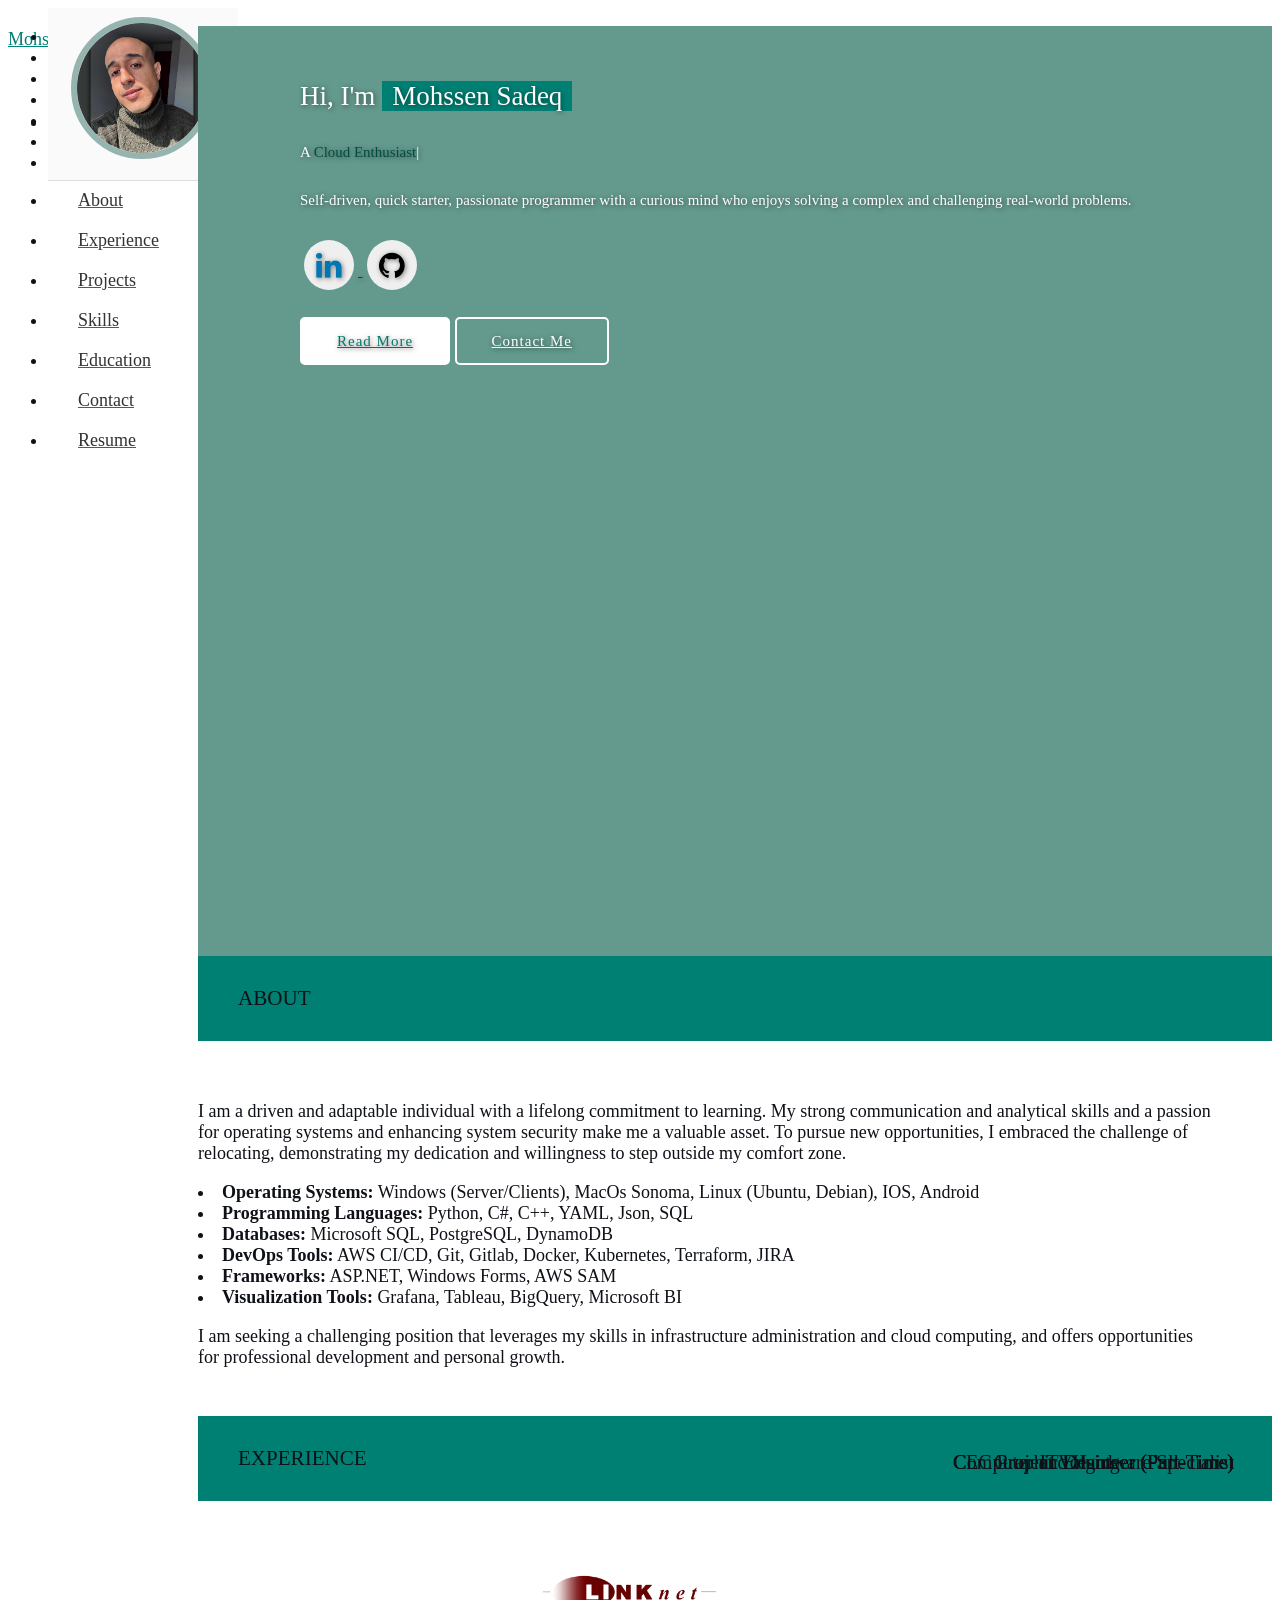
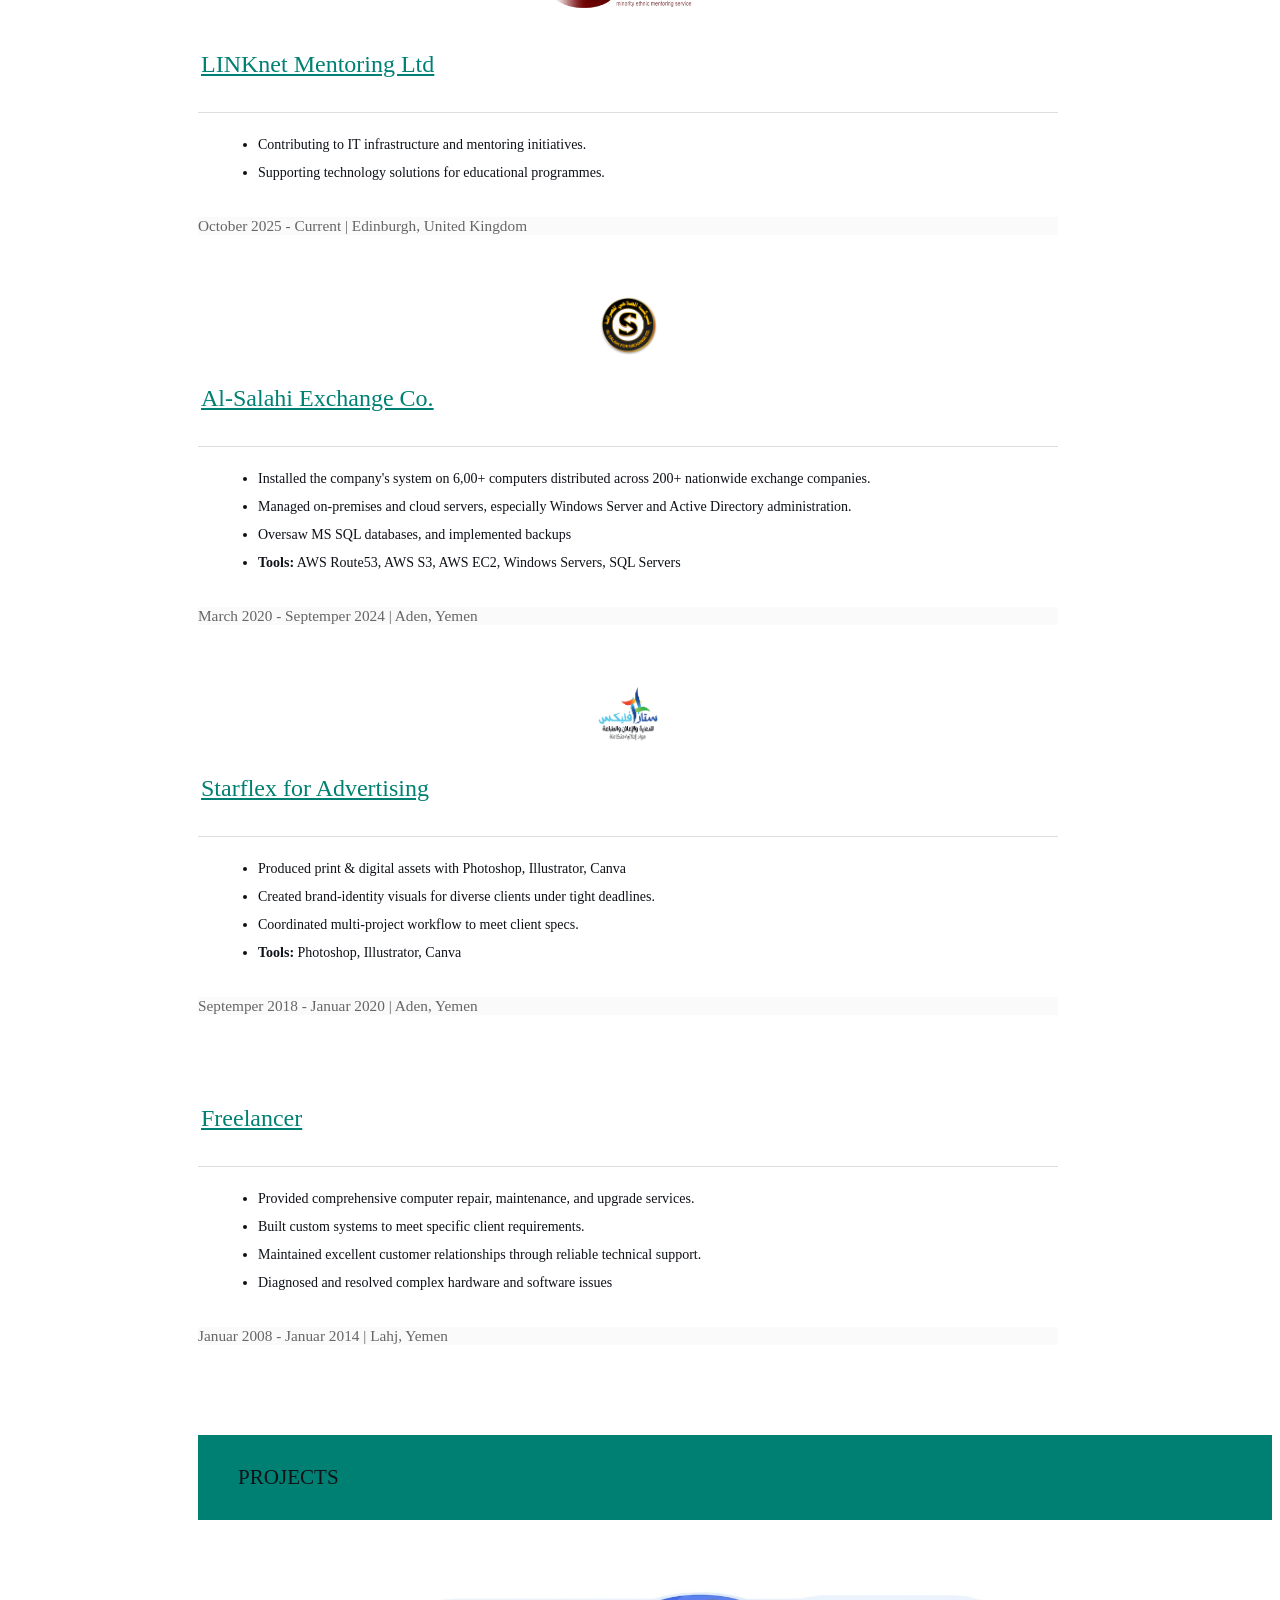
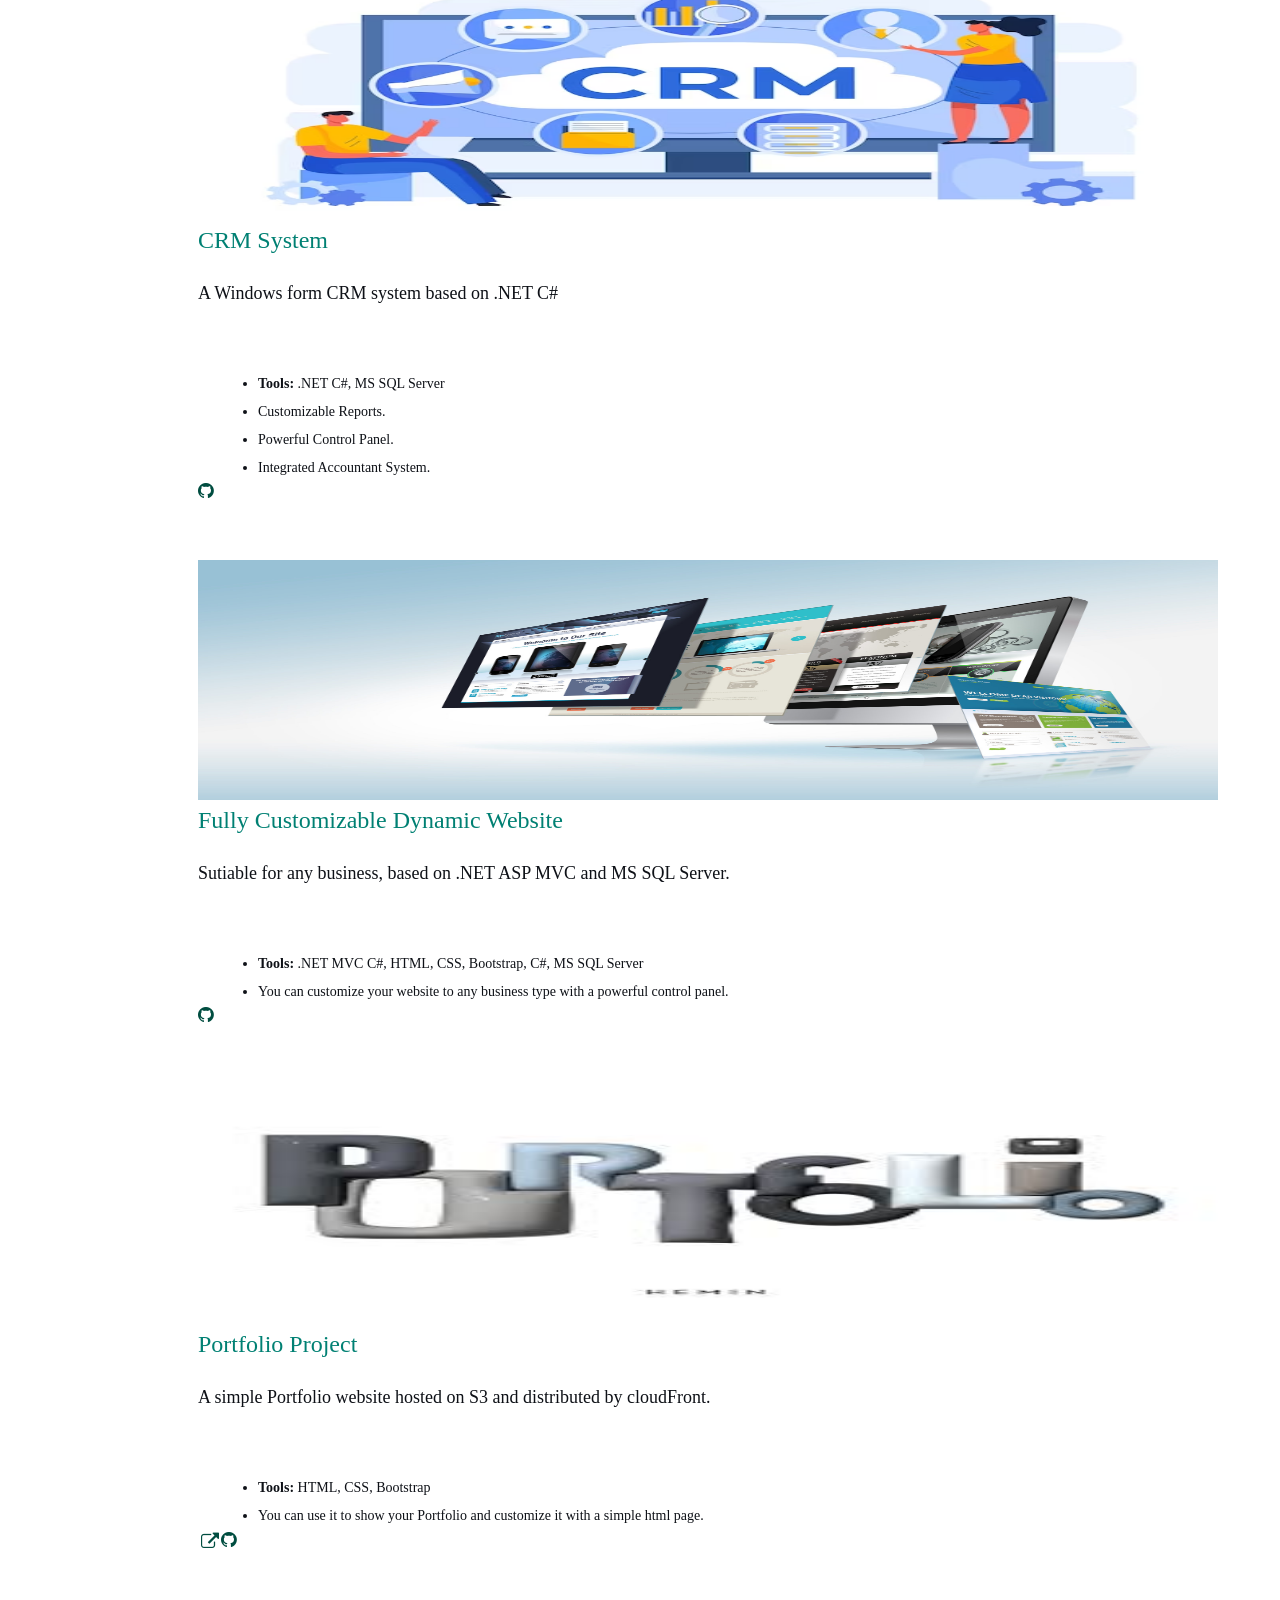
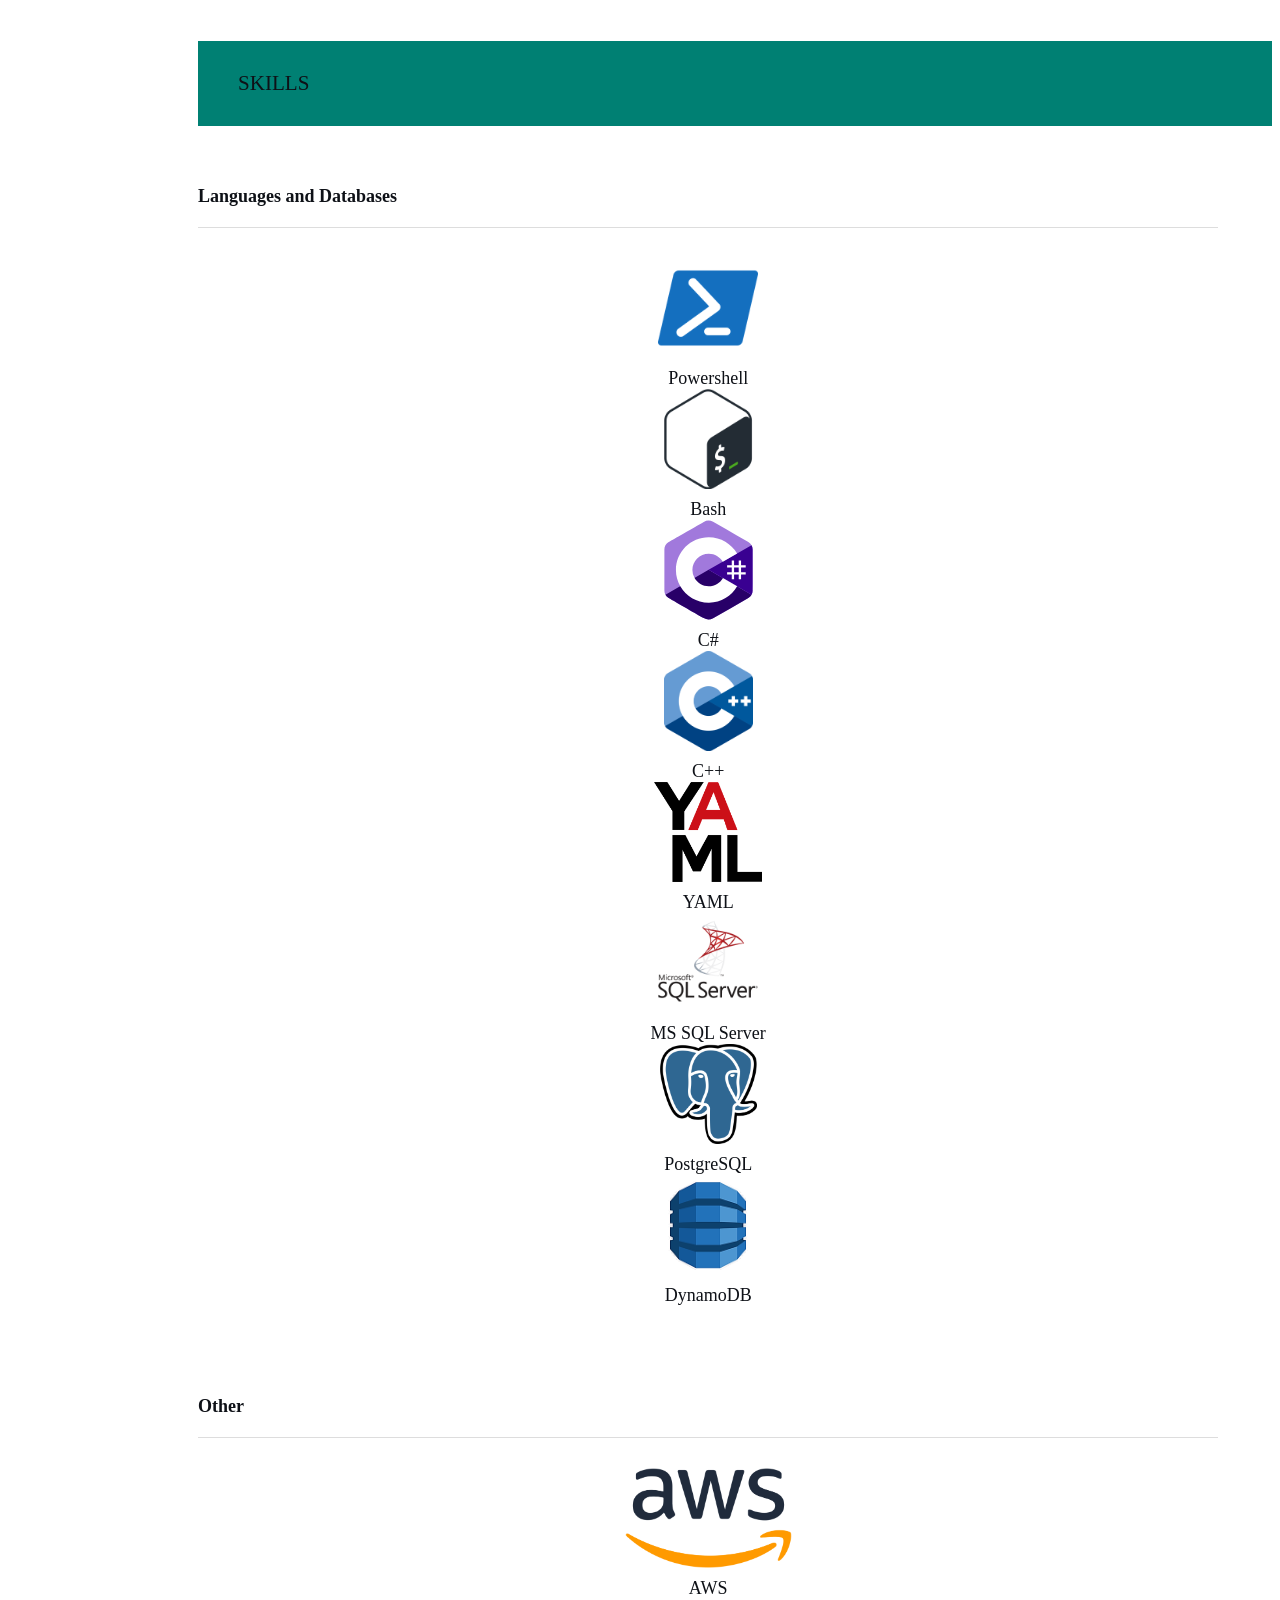
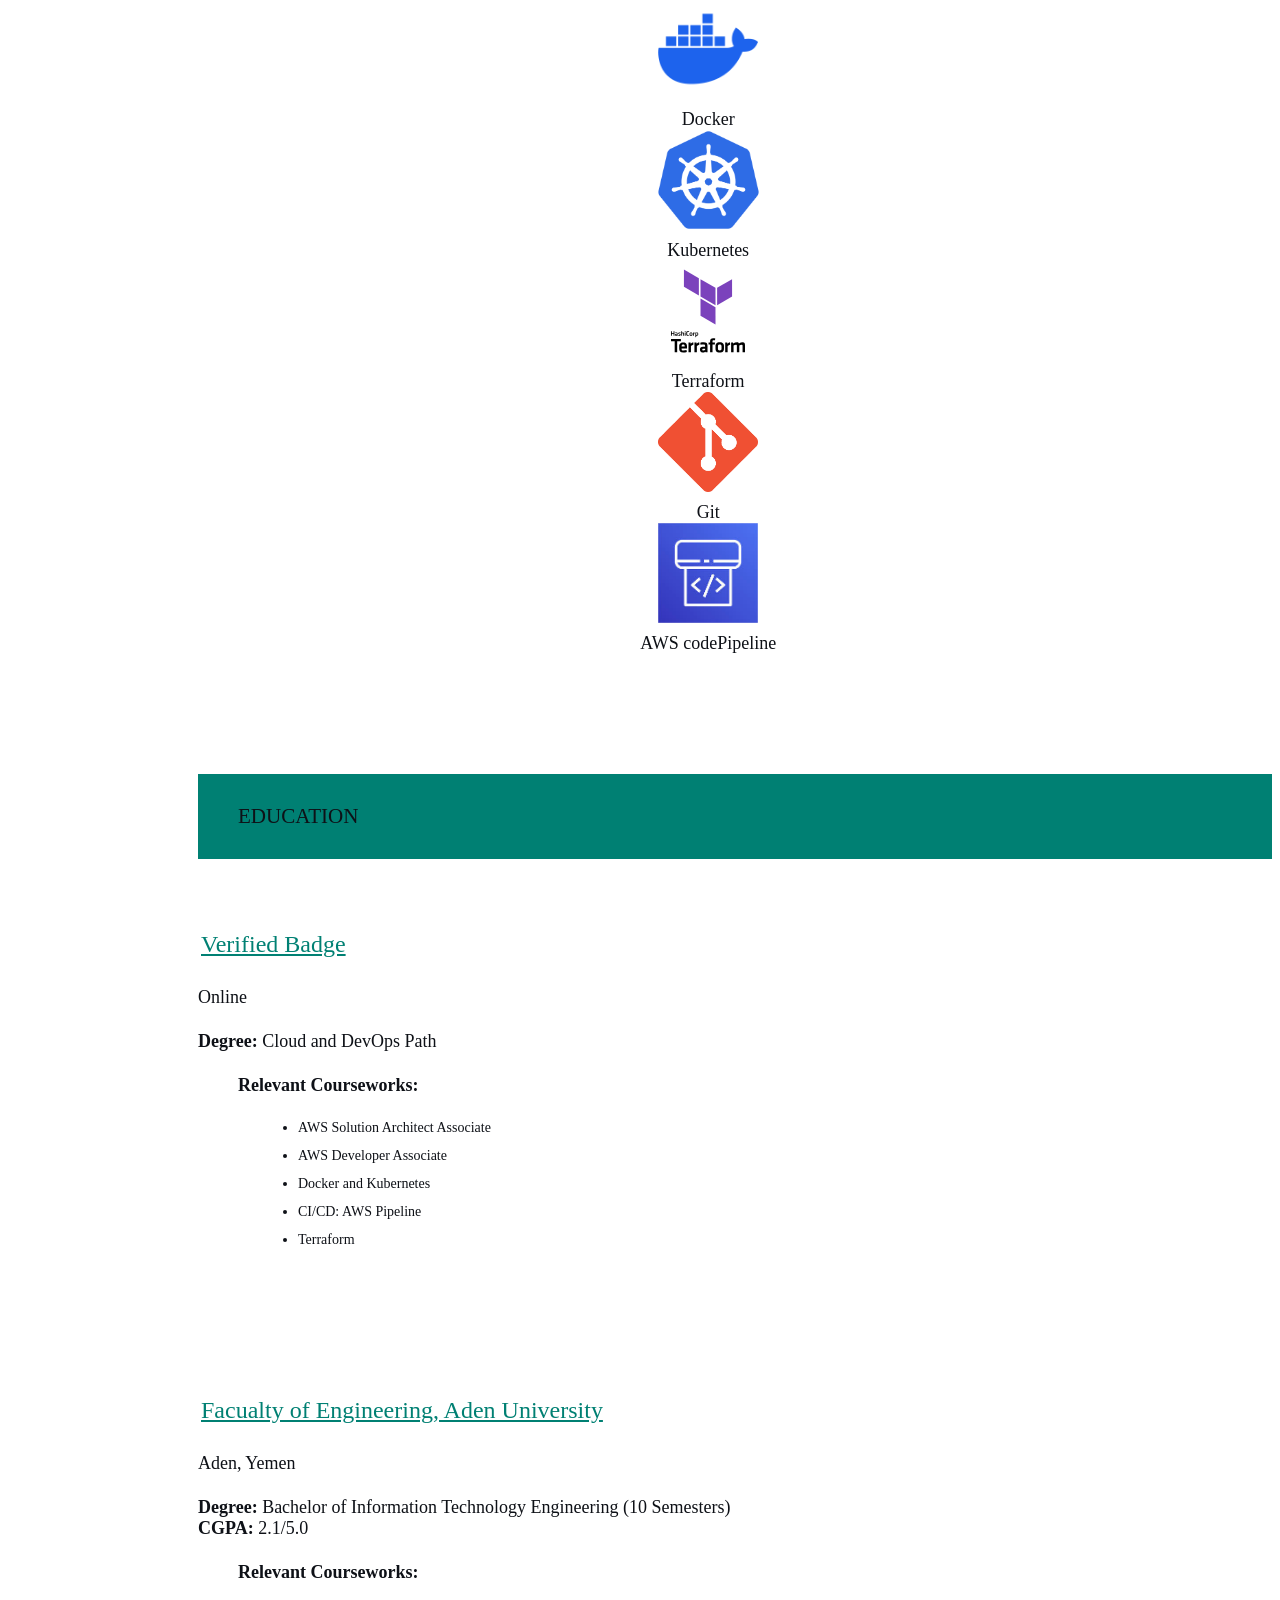
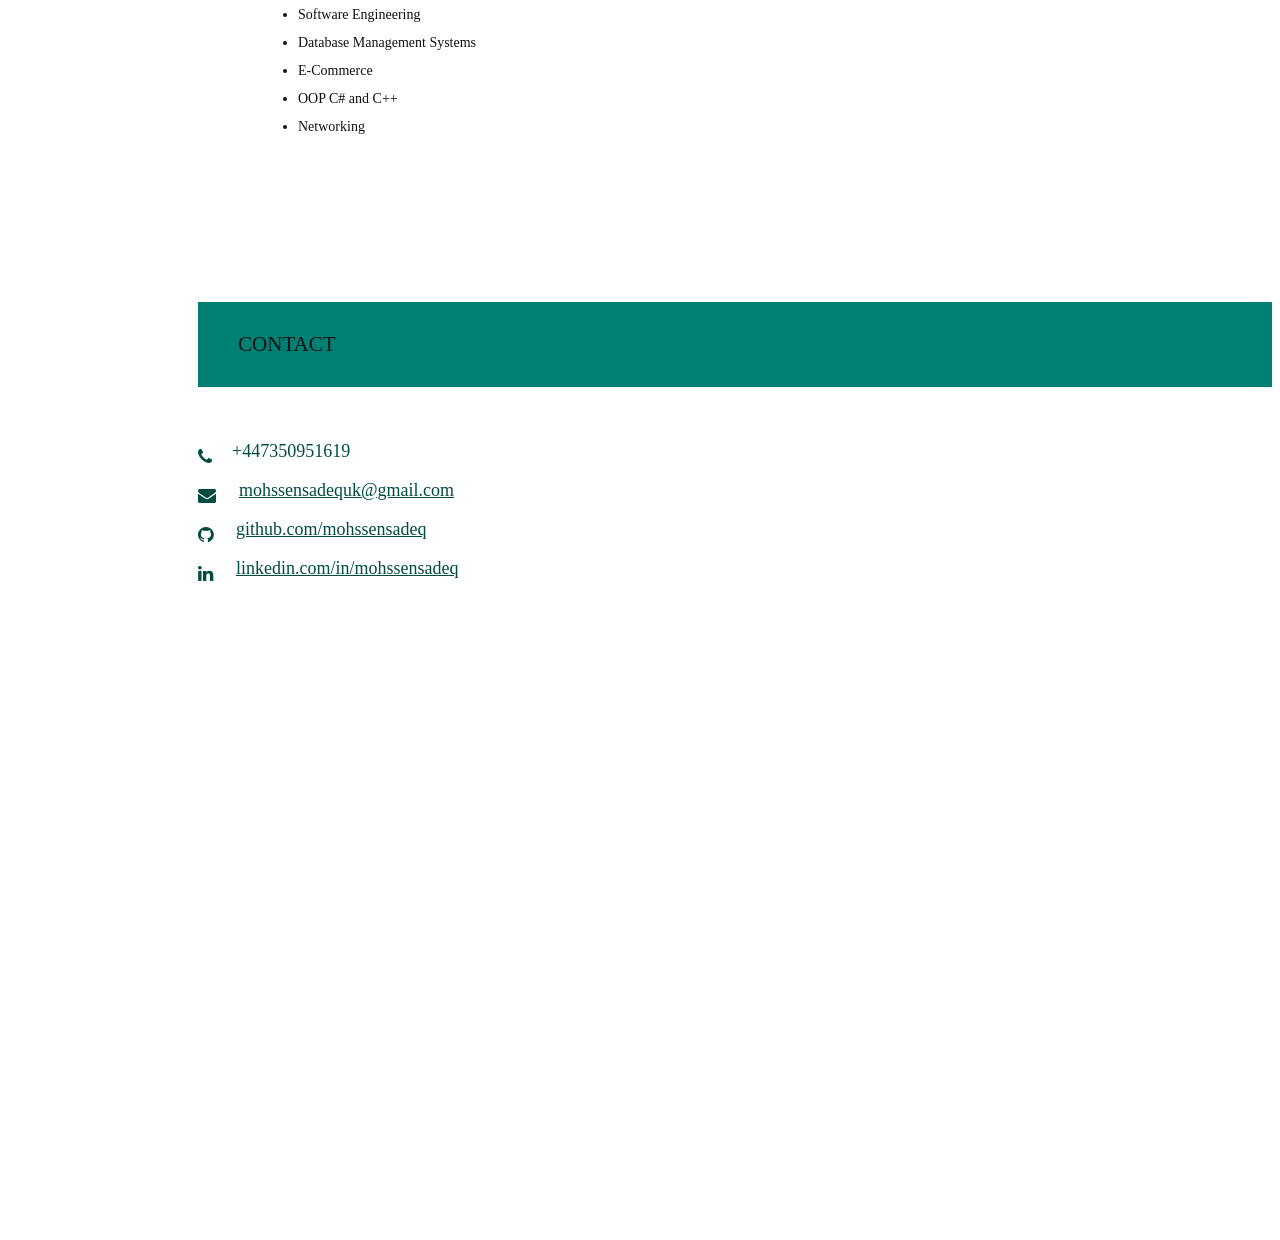
==== index.html @ 0c1844d2 "lasty" ====
<!-- <!DOCTYPE html> -->
<html lang="en">

<head>

<!-- Google tag (gtag.js) -->
<script async src="https://www.googletagmanager.com/gtag/js?id=G-KB3WX4JSKZ"></script>
<script>
  window.dataLayer = window.dataLayer || [];
  function gtag(){dataLayer.push(arguments);}
  gtag('js', new Date());

  gtag('config', 'G-KB3WX4JSKZ');
</script>

  <meta charset="utf-8" />
  <meta name="viewport" content="width=device-width initial-scale=1" />
  <meta http-equiv="X-UA-Compatible" content="IE=edge" />

  <!-- Materialize - Compiled and minified CSS-->
  <link rel="stylesheet" href="https://cdnjs.cloudflare.com/ajax/libs/materialize/0.95.3/css/materialize.min.css" />
<link rel="stylesheet" href="https://maxcdn.bootstrapcdn.com/font-awesome/4.3.0/css/font-awesome.min.css" />
  <!-- Custom Styles-->
  <link rel="stylesheet" href="./assets/css/style.css" />
  <title>Mohssen Sadeq | Systems Administrator</title>
  <link rel="icon" type="image/x-icon" href="assets/img/favicon.ico">



  <!-- Open Graph-->
  <meta property="og:locale" content="en_US" />
  <meta property="og:type" content="website" />
  <meta property="og:title" content="Mohssen Sadeq | Systems Administrator" />
  <meta property="og:description" content="Systems Administrator" />
  <meta property="og:url" content="https://msadeq.de/" />
  <meta property="og:site_name" content="Mohssen Sadeq | Systems Administrator" />
  <meta property="article:publisher" content="https://msadeq.de/" />
  <meta property="og:image" content="https://msadeq.de/examples/preview.png" />
  <!-- Twitter  -->
  <meta name="twitter:card" content="summary" />
  <meta name="twitter:site" content="@Like_A_Bird" />
  <meta name="twitter:title" content="Coder | Technofreak | Explorer | Minimalist | Humane" />
  <meta name="twitter:description" content="Systems Administrator" />
  <meta name="twitter:url" content="https://twitter.com/Like_A_Bird" />
  <meta name="author" content="Mohssen Sadeq " />
  <meta name="description" content="Systems Administrator with a passion for backend development and artificial intelligence." />
  <link rel="apple-touch-icon" sizes="57x57" href="./assets/img/favicon/apple-icon-57x57.png" />
  <link rel="apple-touch-icon" sizes="60x60" href="./assets/img/favicon/apple-icon-60x60.png" />
  <link rel="apple-touch-icon" sizes="72x72" href="./assets/img/favicon/apple-icon-72x72.png" />
  <link rel="apple-touch-icon" sizes="76x76" href="./assets/img/favicon/apple-icon-76x76.png" />
  <link rel="apple-touch-icon" sizes="114x114" href="./assets/img/favicon/apple-icon-114x114.png" />
  <link rel="apple-touch-icon" sizes="120x120" href="./assets/img/favicon/apple-icon-120x120.png" />
  <link rel="apple-touch-icon" sizes="144x144" href="./assets/img/favicon/apple-icon-144x144.png" />
  <link rel="apple-touch-icon" sizes="152x152" href="./assets/img/favicon/apple-icon-152x152.png" />
  <link rel="apple-touch-icon" sizes="180x180" href="./assets/img/favicon/apple-icon-180x180.png" />
  <link rel="icon" type="image/png" sizes="192x192" href="./assets/img/favicon/android-icon-192x192.png" />
  <link rel="icon" type="image/png" sizes="32x32" href="./assets/img/favicon/favicon-32x32.png" />
  <link rel="icon" type="image/png" sizes="96x96" href="./assets/img/favicon/favicon-96x96.png" />
  <link rel="icon" type="image/png" sizes="16x16" href="./assets/img/favicon/favicon-16x16.png" />
  <link rel="manifest" href="./assets/img/favicon/manifest.json" />
  <meta name="msapplication-TileColor" content="#ffffff" />
  <meta name="msapplication-TileImage" content="./assets/img/favicon/ms-icon-144x144.png" />
  <meta name="theme-color" content="#ffffff" />
  <meta name="robots" content="index, follow" />
  
</head>

<body>
  <!-- Google Tag Manager (noscript) -->
  <noscript><iframe src="https://www.googletagmanager.com/gtag/js?id=G-KB3WX4JSKZ"
  height="0" width="0" style="display:none;visibility:hidden"></iframe>
  </noscript>
  
  <!-- Navigation Menu-->
  <!-- Nav class 1 -->
  <nav class="hide-on-small-only">
    <ul class="side-nav fixed section table-of-contents">

      <li class="logo">
        <a id="logo-container" aria-label="Navigate to the beginning of the page" href="#intro"
          class="brand-logo grey-blue-text">
          <img src="./assets/img/Profilepic.png" class="circle img-responsive profile-pic" alt="avatar">
        </a>
      </li>

      <li class="bold">
        <a aria-label="Navigate to the About section" href="#about" class="waves-effect waves-dark teal-text"><i
            class="mdi-social-person small"></i><span>About</span></a>
      </li>
      <li class="bold">
        <a aria-label="Navigate to the Experience section" href="#experience"
          class="waves-effect waves-dark teal-text"><i
            class="mdi-action-trending-up small"></i><span>Experience</span></a>
      </li>

      <li class="bold">
        <!-- mdi-av-web small
             mdi-av-my-library-books small-->
        <a aria-label="Navigate to the Projects section" href="#projects" class="waves-effect waves-dark teal-text"><i
            class="mdi-av-my-library-books small"></i><span>Projects</span></a>
      </li>

      <li class="bold">
        <!--
        ICONS:
        mdi-action-assessment
        mdi-social-poll
        mdi-av-equalizer
        -->
        <a aria-label="Navigate to the Skills section" href="#skills" class="waves-effect waves-dark teal-text"><i
            class="mdi-action-assessment small"></i><span>Skills</span></a>
      </li>
      
      <li class="bold">
        <!--
        ICONS:
        -->
        <a aria-label="Navigate to the Education section" href="#education" class="waves-effect waves-dark teal-text"><i
            class="mdi-social-school small"></i><span>Education</span></a>
      </li>

      <li class="bold">
        <!-- 
     
        -->
        <a aria-label="Navigate to the Contact section" href="#contact" class="waves-effect waves-dark teal-text"><i
            class="mdi-content-mail small"></i><span>Contact</span></a>
      </li>

      <li class="bold">
        <a aria-label="Open Mohssen's resume in a new tab" href="https://docs.google.com/document/d/1S08TbeWXmOFH_0OkaskvhslaD3p5ZjituIreilE5lvs/edit?usp=sharing" target="_blank"
        class="waves-effect waves-dark teal-text"><i class="mdi-file-folder-open small"></i><span>Resume</span></a>  
      </li>
    </ul>
  </nav>

  <!-- Nav class 2 -->
  <nav class="hide-on-large only trigger z-depth-1">
    <a aria-label="Toggle visibility of the mobile navbar" href="#" data-activates="slide-out"
      class="button-collapse"><i class="mdi-navigation-menu"></i></a>
    <div class="name-title">
      <a id="name" aria-label="Navigate to the beginning of the page" href="#" class="teal-text">Mohssen
        Sadeq</a><span class="black-text">Systems Administrator</span>
    </div>
  </nav>

  <!-- Nav class 3 -->
  <nav class="hide-on-large only">
    <ul id="slide-out" class="side-nav">
      <li class="bold">
        <a aria-label="Navigate to the About section" href="#about" class="waves-effect waves-dark teal-text"><i
            class="mdi-social-person small"></i><span>About</span></a>
      </li>
      <li class="bold">
        <a aria-label="Navigate to the Experience section" href="#experience"
          class="waves-effect waves-dark teal-text"><i
            class="mdi-action-trending-up small"></i><span>Experience</span></a>
      </li>
      <li class="bold">
        <a aria-label="Navigate to the Projects section" href="#projects" class="waves-effect waves-dark teal-text"><i
            class="mdi-av-my-library-books small"></i><span>Projects</span></a>
      </li>
      <li class="bold">
        <a aria-label="Navigate to the Skills section" href="#skills" class="waves-effect waves-dark teal-text"><i
            class="mdi-action-assessment small"></i><span>Skills</span></a>
      </li>

      <li class="bold">
        <a aria-label="Navigate to the Education section" href="#education" class="waves-effect waves-dark teal-text"><i
            class="mdi-social-school small"></i><span>Education</span></a>
      </li>
      <li class="bold">
        <a aria-label="Navigate to the Contact section" href="#contact" class="waves-effect waves-dark teal-text"><i
            class="mdi-content-mail small"></i><span>Contact</span></a>
      </li>
      <li class="bold">
        <a aria-label="Open Sadeq's Resume in a new tab"
          href="https://docs.google.com/document/d/1S08TbeWXmOFH_0OkaskvhslaD3p5ZjituIreilE5lvs/edit?usp=sharing" target="_blank"
          class="waves-effect waves-dark teal-text"><i class="mdi-file-folder-open small"></i><span>Resume</span></a>
      </li>
    </ul>
  </nav>

  <!-- Main Content-->
  <main>
    <!-- First Section: Heading lines and image -->
    <section id="intro" class="section scrollspy full-height">
      <div class="overlay"></div>
      <div class="container">
        <div class="col-md-9">
          <div class="content section-padding valign" style="margin-left: 10%; margin-top: 50px;">
            <div class="caption">
              <h2>Hi, I'm <span class="teal">Mohssen Sadeq</span></h2>
              <h5 style="color:#fff">A <span class="typing" style="font-weight: 300; color:#004d40"></span></h5>
              <!-- <h5 style="color:#00796b">A <span class="typing" style="font-weight: 300; color:#fff"></span></h5> -->
              <h5>Self-driven, quick starter, passionate programmer with a curious mind who enjoys solving a complex and challenging real-world problems.</h5>
            </div>
            <div class="social">
              <a href="http://linkedin.com/in/mohssensadeq" target="_blank">
                <button class="icon-btn linkedin">
                  <i class="fa fa-linkedin"></i>
                </button>
              </a>
              <a href="https://github.com/mohssensadeq/" target="_blank">
                <button class="icon-btn github">
                  <i class="fa fa-github"></i>
                </button>
              </a>

              <!-- <a href="https://angel.co/u/Mohssen_bhogayata" target="_blank">
                <button class="icon-btn angellist">
                  <i class="fa fa-angellist"></i>
                </button>
              </a> -->

              <!-- <a href="http://linkedin.com/in/mohssensadeq" target="_blank">
                  <span class="fa-stack fa-lg">
                    <i class="fa fa-circle fa-stack-2x"></i>
                    <i class="fa fa-linkedin fa-stack-1x fa-inverse"></i>

                  </span>
              </a> -->
            </div>
            <div class='buttons'>
              <a href="#about" class="readme">Read More</a>
              <a href="#contact" class="contactme">Contact Me</a>
            </div>
          </div>
        </div>
      </div>
    </section>

    <!-- Second Section: About -->
    <section id="about" class="section scrollspy">
      <h3 class="page-title white-text teal">About</h3>
      <div class="container flow-text">
        <!-- <blockquote>
          <h2>
            A Systems Administrator with a passion for Backend Development and Artificial Intelligence.

          </h2>
        </blockquote> -->        
        <p>
          I am a driven and adaptable individual with a lifelong commitment to learning. My strong communication and analytical skills and a passion for operating systems and enhancing system security make me a valuable asset. To pursue new opportunities, I embraced the challenge of relocating, demonstrating my dedication and willingness to step outside my comfort zone.            
          <li><b>Operating Systems:</b> Windows (Server/Clients), MacOs Sonoma, Linux (Ubuntu, Debian), IOS, Android </li>
            <li><b>Programming Languages:</b> Python, C#, C++, YAML, Json, SQL </li>
            <li><b>Databases:</b> Microsoft SQL, PostgreSQL, DynamoDB</li>
            <li><b>DevOps Tools:</b> AWS CI/CD, Git, Gitlab, Docker, Kubernetes, Terraform, JIRA</li>
            <li><b>Frameworks:</b> ASP.NET, Windows Forms, AWS SAM</li>
            <li><b>Visualization Tools:</b> Grafana, Tableau, BigQuery, Microsoft BI</li>

          </ul>
        </p>
          
        <p>
          I am seeking a challenging position that leverages my skills in infrastructure administration and cloud computing, and offers opportunities for professional development and personal growth. </p>
       
      </div>
    </section>


    <!-- Third Section: Experience -->
    <section id="experience" class="section scrollspy">
      <h3 class="page-title white-text teal">Experience</h3>
      <div class="container">


        <!--Expierince -->
        <div class="card">
          <div class="card-content">
            <div class="row">
              <div class="col s12 m2">
                <a href="https://www.linknetmentoring.com" target="_blank"><img alt="LINKnet Mentoring Ltd. logo"
                    src="./assets/img/LINKnet Logo Without Background.avif" class="responsive-img center-block" /></a>
              </div>
              <!-- <div class="col s12 m10"> -->
              <div class="col s12 m10">
                <p>
                  <span class="card-title"><a href="https://www.linknetmentoring.com" target="_blank"
                      class="teal-text hoverline">LINKnet Mentoring Ltd</a></span>
                </p>
              </div>
            </div>
            <div class="role brown-text text-darken-2"> CEC Project Volunteer (Part-Time)</div>
            <ul>
              <li>
                Contributing to IT infrastructure and mentoring initiatives.
                </li>
              <li>
                Supporting technology solutions for educational programmes.

              </li>
          
              </li>
            </ul>
          </div>
          <div class="card-action">
            <span> October 2025 - Current | Edinburgh, United Kingdom</span>
          </div>
        </div>


        <!--Expierince 2-->
        <div class="card">
          <div class="card-content">
            <div class="row">
              <div class="col s12 m2">
                <a href="https://www.facebook.com/alsalahiexco" target="_blank"><img alt="alsalahiexco logo"
                    src="./assets/img/exp-alsalhiexco.webp" class="responsive-img center-block" /></a>
              </div>
              <!-- <div class="col s12 m10"> -->
              <div class="col s12 m10">
                <p>
                  <span class="card-title"><a href="https://www.facebook.com/alsalahiexco" target="_blank"
                      class="teal-text hoverline">Al-Salahi Exchange Co.</a></span>
                </p>
              </div>
            </div>
            <div class="role brown-text text-darken-2">IT Engineer (Full-Time)</div>
            <ul>
              <li>
                Installed the company's system on 6,00+ computers distributed across 200+ nationwide exchange companies.
                </li>
              <li>
                Managed on-premises and cloud servers, especially Windows Server and Active Directory administration.

              </li>
              <li>
              Oversaw MS SQL databases, and implemented backups 
              </li>
              <li>
                <b>Tools:</b> AWS Route53, AWS S3, AWS EC2, Windows Servers, SQL Servers
              </li>
              </li>
            </ul>
          </div>
          <div class="card-action">
            <span> March 2020 - Septemper 2024 | Aden, Yemen</span>
          </div>
        </div>

 
        <!-- Experience 3 -->
        <div class="card">
          <div class="card-content">
            <div class="row">
              <div class="col s12 m2">
                <a href="https://www.cignex.com" target="_blank"><img alt="Cignex logo"
                    src="./assets/img/starflex.png" class="responsive-img center-block" /></a>
              </div>
              <div class="col s12 m10">
                <p>
                  <span class="card-title"><a href="" target="_blank"
                      class="teal-text hoverline">Starflex for Advertising </a></span>
                </p>
              </div>
            </div>
            <div class="role brown-text text-darken-2">Graphic Desinger (Part-Time)</div>
            <ul>
              <li>
                
                Produced print & digital assets with Photoshop, Illustrator, Canva

              </li>
              <li>
                Created brand-identity visuals for diverse clients under tight deadlines.

            
              </li>
              <li>
                Coordinated multi-project workflow to meet client specs.
              </li>
              <li>
                <b>Tools:</b> Photoshop, Illustrator, Canva
              </li>
            </ul>
          </div>
          <div class="card-action">
            <span>Septemper 2018 - Januar 2020 | Aden, Yemen</span>
          </div>
        </div>



        <!--Expierince 4-->
        <div class="card">
          <div class="card-content">
            <div class="row">
              <div class="col s12 m2">
                <a href="" target="_blank"><img alt=""
                    src="./" class="responsive-img center-block" /></a>
              </div>
              <!-- <div class="col s12 m10"> -->
              <div class="col s12 m10">
                <p>
                  <span class="card-title"><a href="" target="_blank"
                      class="teal-text hoverline">Freelancer</a></span>
                </p>
              </div>
            </div>
            <div class="role brown-text text-darken-2">Computer and Hardware Specialist</div>
            <ul>
              <li>
                Provided comprehensive computer repair, maintenance, and upgrade services.
 
 

                </li>
              <li>
                Built custom systems to meet specific client requirements.

              </li>
              <li>
               Maintained excellent customer relationships through reliable technical support.

              </li>
              <li>
                Diagnosed and resolved complex hardware and software issues
              </li>
          
              </li>
            </ul>
          </div>
          <div class="card-action">
            <span> Januar 2008 - Januar 2014 | Lahj, Yemen</span>
          </div>
        </div>

      </div>
    </section>

    <!-- Fourth Section: Projects -->
    <section id="projects" class="section scrollspy">
      <h3 class="page-title white-text teal">Projects</h3>
      <div class="container">
        <div class="row">
      <!-- CRM Project -->
          <div class="col s12 m6 l4">
            <div class="card medium">
              <div class="card-image waves-effect waves-block waves-light">
                <img alt="music streaming app" src="./assets/img/CRM.avif" style="height: 100%; width: 100%" class="activator" />
              </div>
              <div class="card-content">
                <span class="card-title activator teal-text hoverline">CRM System<i
                    class="mdi-navigation-more-vert right"></i></span>
                <p>
                  A Windows form CRM system based on .NET C#
                </p>
              </div>
              <div class="card-reveal">
                <!-- TODO: change this -- only close button -->
                <!-- <span class="card-title brown-text">Accomplishments<i class="mdi-navigation-close right"></i></span> -->
                <span class="card-title grey-text"><small>Accomplishments</small><i
                    class="mdi-navigation-close right"></i></span>
                <ul>
                  <li><b>Tools:</b> .NET C#, MS SQL Server</li>
                  <li>Customizable Reports.</li>
                  <li>Powerful Control Panel.</li>
                  <li>Integrated Accountant System.</li>
           


                </ul>
                <div class="card-action">
            
                  <a aria-label="Visit the GitHub repo for  project" href="https://github.com/MohssenSadeq/simpleCRM"
                    target="_blank" data-position="top" data-tooltip="View Source"
                    class="btn-floating btn-large waves-effect waves-light blue-grey tooltipped"><i
                      class="fa fa-github"></i></a>
                </div>
              </div>
            </div>
          </div>

          <!-- Dynamic Website Project -->
          <div class="col s12 m6 l4">
            <div class="card medium">
              <div class="card-image waves-effect waves-block waves-light">
                <img alt="quiz app" src="./assets/img/Dynamic.jpeg" style="height: 100%; width: 100%" class="activator" />
              </div>
              <div class="card-content">
                <span class="card-title activator teal-text hoverline">Fully Customizable Dynamic Website<i
                    class="mdi-navigation-more-vert right"></i></span>
                <p>
                  Sutiable for any business, based on .NET ASP MVC and MS SQL Server.
                </p>
              </div>
              <div class="card-reveal">
               <span class="card-title grey-text"><small>Accomplishments</small><i
                    class="mdi-navigation-close right"></i></span>
                <ul>
                  <li><b>Tools:</b> .NET MVC C#, HTML, CSS, Bootstrap, C#, MS SQL Server</li>
                  <li>You can customize your website to any business type with a powerful control panel. </li>
                </ul>
                <div class="card-action">

                  <a aria-label="Visit the GitHub repo for  project" href="https://github.com/MohssenSadeq/DynamicWebSite"
                    target="_blank" data-position="top" data-tooltip="View Source"
                    class="btn-floating btn-large waves-effect waves-light blue-grey tooltipped"><i
                      class="fa fa-github"></i></a>
                </div>
              </div>
            </div>
          </div>

          <!-- Portfolio Project -->
          <div class="col s12 m6 l4">
            <div class="card medium">
              <div class="card-image waves-effect waves-block waves-light">
                <img alt="Screenshot of web app" src="./assets/img/portfolio.jpeg"
                style="height: 100%; width: 100%" class="activator" />
              </div>
              <div class="card-content">
                <span class="card-title activator teal-text hoverline">Portfolio Project<i
                    class="mdi-navigation-more-vert right"></i></span>
                <p>
                  A simple Portfolio website hosted on S3 and distributed by cloudFront.
                </p>
              </div>
              <div class="card-reveal">
                <span class="card-title teal-text"><small>Accomplishments</small><i
                    class="mdi-navigation-close right"></i></span>
                <ul>
                  <li><b>Tools:</b> HTML, CSS, Bootstrap</li>
                  <li>You can use it to show your Portfolio and customize it with a simple html page.</li>


                </ul>
                <div class="card-action">
                  <a aria-label="Visit Blog website" href="https://msadeq.de" target="_blank" data-position="top"
                    data-tooltip="View Online"
                    class="btn-floating btn-large waves-effect waves-light blue-grey tooltipped"><i
                      class="fa fa-external-link"></i></a>
                  <a aria-label="Visit the GitHub repo for  project" href="https://github.com/MohssenSadeq/myPortfolio"
                    target="_blank" data-position="top" data-tooltip="View Source"
                    class="btn-floating btn-large waves-effect waves-light blue-grey tooltipped"><i
                      class="fa fa-github"></i></a>
                </div>
              </div>
            </div>
          </div>



          <!-- ************* -->
        </div>
      </div>
    </section>

    <!-- Fifth Section: Skills -->
    <section id="skills" class="section scrollspy">
      <h3 class="page-title white-text teal">Skills</h3>
      <div class="container">
        <!-- Languages and Databases -->
        <div class="card">
          <div class="card-content">
            <h4 class="brown-text light">Languages and Databases</h4>
            <div class="row text-center">
              <div class="col s4 m2">
                <img alt="" src="./assets/img/Powershell1.png" class="responsive-img" />Powershell
              </div>
              <div class="col s4 m2">
                <img alt="" src="./assets/img/Bash.png" class="responsive-img" />Bash
              </div>
              <div class="col s4 m2">
                <img alt="" src="./assets/img/csharpp.svg" class="responsive-img" />C#
              </div>
              <div class="col s4 m2">
                <img alt="" src="./assets/img/C++.png" class="responsive-img" />C++
              </div>
              <div class="col s4 m2">
                <img alt="" src="./assets/img/YAML.png" class="responsive-img" />YAML
              </div>
              <div class="col s4 m2">
                <img alt="" src="./assets/img/sql-server.webp" class="responsive-img" />MS SQL Server
              </div>
              <div class="col s4 m2">
                <img alt="" src="./assets/img/Postgresql_elephant.svg.png" class="responsive-img" />PostgreSQL
              </div>
              <div class="col s4 m2">
                <img alt="" src="./assets/img/DynamoDB.png" class="responsive-img" />DynamoDB
              </div>

            </div>
          </div>
        </div>
        
        
        <!-- DevOps -->
        <div class="card">
          <div class="card-content">
            <h4 class="brown-text light">Other </h4>
            <div class="row text-center">


              <div class="col s4 m2">
                <img alt="" src="./assets/img/AWS.png" class="responsive-img" />AWS
              </div>
              <div class="col s4 m2">
                <img alt="" src="./assets/img/docker.png" class="responsive-img" />Docker
              </div>
              <div class="col s4 m2">
                <img alt="" src="./assets/img/Kubernetes.png" class="responsive-img" />Kubernetes
              </div>
              <div class="col s4 m2">
                <img alt="" src="./assets/img/Terraform.svg" class="responsive-img" />Terraform
              </div>
              <div class="col s4 m2">
                <img alt="" src="./assets/img/git.png" class="responsive-img" />Git
              </div>
              <div class="col s4 m2">
                <img alt="" src="./assets/img/codepipeline.jpeg" class="responsive-img" />AWS codePipeline
              </div>


            </div>
          </div>
        </div>

      </div>
    </section>

    <!-- Seventh Section: Education -->
    <section id="education" class="section scrollspy">
      <h3 class="page-title white-text teal">Education</h3>
      <div class="container">
        <div class="row">
          <!-- Education -->
          <div class="col s12 m6 l6">
            <div class="card">
              <div class="card-content">
                <p>
                  <span class="card-title"><a href="https://www.credly.com/users/mohssen-khader-khader-sadeq/badges#credly" target="_blank" class="teal-text hoverline">Verified Badge</a></span>
                </p>
                <p class="brown-text">Online</p>
                <p>
                  <b>Degree: </b> Cloud and DevOps Path    
                  <br>
                 
                </p>

                <ul>
                  <p>
                    <b>Relevant Courseworks:</b>
                  <ul>
                    <li>AWS Solution Architect Associate</li>
                    <li>AWS Developer Associate</li>
                    <li>Docker and Kubernetes</li>   
                    <li>CI/CD: AWS Pipeline</li>                    
                    <li>Terraform</li>                    
                    <!-- <li>Yaml and Json</li>-->
                  </ul>
                  </p>

                </ul>
              </div>
            </div>

            
          </div>
          <div class="col s12 m6 l6">
            <div class="card">
              <div class="card-content">
                <p>
                  <span class="card-title"><a href="https://www.aden-univ.net/" target="_blank" class="teal-text hoverline">Facualty of Engineering, Aden
                      University</a></span>
                </p>
                <p class="brown-text">Aden, Yemen</p>
                <p>
                  <b>Degree: </b>Bachelor of Information Technology Engineering (10 Semesters)
                  
                  
                  <br>
                  <b>CGPA: </b>2.1/5.0
                </p>

                <ul>
                  <p>
                    <b>Relevant Courseworks:</b>
                  <ul>
                    <li>Software Engineering</li>
                    <li>Database Management Systems</li>
                    <li>E-Commerce</li>
                    <li>OOP C# and C++</li>
                    <li>Networking</li>
                  </ul>
                  </p>

                </ul>
              </div>
            </div>
          </div>

        </div>
      </div>
    </section>

    <!-- Eight Section: Contact -->
    <section id="contact" class="section scrollspy full-height">
      <h3 class="page-title white-text teal">Contact</h3>
      <div class="container">
        <p>
          <a aria-label="Call Mohssen" data-position="top" data-tooltip="Call Mohssen"
            class="btn-floating btn-large waves-effect waves-light blue-grey tooltipped"><i class="fa fa-phone"></i><a
              aria-label="Call Mohssen">+447350951619</a></a>
        </p>
        <p>
          <a aria-label="Email Mohssen" href="mailto:mohssensadeq@outlook.com" target="_blank" data-position="top"
            data-tooltip="Email Mohssen" class="btn-floating btn-large waves-effect waves-light blue-grey tooltipped"><i
              class="fa fa-envelope"></i><a aria-label="Email Mohssen" href="mailto:mohssensadeq@outlook.com"
              class="hoverline">mohssensadequk@gmail.com</a></a>
        </p>
        <p>
          <a aria-label="View Mohssen on GitHub" href="http://github.com/mohssensadeq" target="_blank"
            data-position="top" data-tooltip="View Mohssen on GitHub"
            class="btn-floating btn-large waves-effect waves-light blue-grey tooltipped"><i class="fa fa-github"></i><a
              aria-label="Mohssen on Github" href="http://github.com/mohssensadeq" class="hoverline"
              target="_blank">github.com/mohssensadeq</a></a>
        </p>
        <p>
          <a aria-label="View Mohssen on LinkedIn" href="http://linkedin.com/in/mohssensadeq" target="_blank"
            data-position="top" data-tooltip="View Mohssen on LinkedIn"
            class="btn-floating btn-large waves-effect waves-light blue-grey tooltipped"><i
              class="fa fa-linkedin"></i><a aria-label="Mohssen on LinkedIn" href="http://linkedin.com/in/mohssensadeq"
              class="hoverline" target="_blank">linkedin.com/in/mohssensadeq</a></a>
        </p>
      </div>
    </section>
  </main>

  <!-- typed.js -->
  <script src="assets/vendor/typed.js/typed.min.js"></script>
  <script type="text/javascript">
    var typed = new Typed('.typing',{
      strings: ["Cloud Enthusiast", "Systems Administrator", "Fast Learner"],
      loop: true,
      typeSpeed: 80,
      backSpeed: 40
    });
  </script>


  <!-- jQuery-->
  <script src="https://ajax.googleapis.com/ajax/libs/jquery/1.11.2/jquery.min.js"></script>

  <!-- Materialize - Compiled and minified JavaScript-->
  <script src="https://cdnjs.cloudflare.com/ajax/libs/materialize/0.95.3/js/materialize.min.js"></script>
  <script>
    // Materialize - Initializers
    $(document).ready(function () {
      $(".scrollspy").scrollSpy()
      // Initialize collapse button
      $(".button-collapse").sideNav({
        menuWidth: 190, // Default is 240
        edge: "left", // Choose the horizontal origin
        closeOnClick: true // Closes side-nav on <a> clicks, useful for Angular/Meteor
      })
    })
  </script>
</body>
</html>
---- assets/css/style.css ----
.profile-pic {
  position: relative;
  max-width:130px;
  max-height:130px;
  width: auto;
  height: auto;
  overflow: hidden;
  /* display: inline-block; */
  
  
  /* background-size: cover;  */
  margin: -31px; 
  margin-left:-7px;
  border: 6px solid rgba(0, 77, 64, 0.4); 
  border-radius: 50% !important;
}

.profile-pic img {
  width: 100%;
  height: auto;
}

.tracker {
  /* visibility: hidden; */
  position: fixed;
  /* margin-inline-end: auto;  */
  bottom: 0; 
  right: 0;
}

@import url(https://fonts.googleapis.com/css?family=Poiret+One);
.social {
  margin: 0 auto;
  width: auto;
  text-align: inherit;
  /* padding: 10px; */
}

.icon-btn {
  margin-left: auto;
  width: 50px;
  height: 50px;
  border: 0;
  color: #FFFFFF;
  cursor: pointer;
  font-size: 30px;
  line-height: 70px;
  border-radius: 45px;
  display: inline-block;
  margin: 4px;
}

.github {
  color: black;
}

.linkedin {
  color: #0077b5;
}

.angellist {
  color: grey;
}

.icon-btn:hover {
  transform: scale(1.10);
  color: #FFFFFF;
}

.linkedin:hover {
  background-color: #0077b5;
}

.angellist:hover {
  background-color: grey;
}

.github:hover {
  background-color: black;
}

/* Buttons - Read Me, Contact Us */

.readme {
  position: relative;
  padding: 11px 35px;
  background: #fff;
  color: #00796b;
  border: 2px solid #fff;
  font-weight: 600;
  font-size: 15px;
  letter-spacing: 1px;
  display: inline-block;
  border-radius: 5px;
  -webkit-border-radius: 5px;
}

/* .readme:hover{
  color: white;
  background-color: #00796b;
} */

.contactme {
  position: relative;
  padding: 11px 35px;
  background: none;
  color: #fff;
  border: 2px solid #fff;
  font-weight: 600;
  font-size: 15px;
  letter-spacing: 1px;
  display: inline-block;
  margin-top: 1.5em;
  border-radius: 5px;
  -webkit-border-radius: 5px;
}

.contactme:hover{
  color: #00796b;
  background-color: white;
}
/* main body */

/* body-color */

body {
  color: #0e1117;
  font-size: 18px;
}

/* body {
  color: black;
  font-size: 18px;
} */

/* main a -- links */

/* a {
  color: #009688;
} */

a {
  color: #004d40;
}

/* main blockqoute */

/* blockquote {
  border-left: 5px solid #795548;
  color: #795548;
  font-size: 125%;
  font-weight: 400;
  margin: 20px 0;
  padding-left: 1.5rem;
} */

blockquote {
  border-left: 5px solid #795548;
  color: #795548;
  font-size: 125%;
  font-weight: 400;
  margin: 20px 0;
  padding-left: 1.5rem;
}

blockquote * {
  font-size: inherit;
  line-height: inherit;
}

.text-center {
  text-align: center;
}

/* main nav */

nav {
  background: white;
  box-shadow: none;
  height: 0;
}

/* nav {
  background: rgb(149, 126, 212);
  box-shadow: none;
  height: 0;
} */

nav i {
  padding: 0 15px;
  position: relative;
  top: 5px;
}

/* main */

/* main {
  background: url(../../assets/img/bg.png) repeat;
  padding-left: 190px;
} */

main {
  background: url(../../assets/img/bg.png) repeat;
  padding-left: 190px;
}

dl {
  margin-top: 0.5rem;
}

dd {
  display: inline-block;
  font-weight: 500;
  margin-left: 0;
}

dt {
  display: inline-block;
  margin-left: 0.5rem;
}

ul.side-nav {
  width: 190px;
}

ul.side-nav li {
  padding: 0;
}

/* ul.side-nav.fixed a {
  box-sizing: content-box;
  color: rgb(48, 122, 207);
  display: block;
  line-height: 100%;
  padding: 10px 0 12px;
} */

ul.side-nav.fixed a {
  box-sizing: content-box;
  color: rgb(16, 202, 56);
  display: block;
  line-height: 100%;
  padding: 10px 0 12px;
}

ul.table-of-contents li.logo a.active, ul.table-of-contents li.logo a:hover {
  border: none;
  font-weight: 200;
}

/* ul.side-nav.fixed li.logo {
  background-color: #fafafa;
  border-bottom: 1px solid #ddd;
  box-sizing: content-box;
  min-height: 90px;
  padding: 30px 30px 40px;
} */

ul.side-nav.fixed li.logo {
  background-color: #fafafa;
  border-bottom: 1px solid #ddd;
  box-sizing: content-box;
  min-height: 90px;
  padding: 30px 30px 40px;
}

ul.side-nav.fixed li.logo a {
  font-weight: 200;
  line-height: 100%;
}

ul.table-of-contents li:not(.logo) a.active, ul.table-of-contents li:not(.logo) a:hover {
  background-color: #fafafa;
  border-left: 3px solid;
}

ul.side-nav.fixed.table-of-contents li:not(.logo) a span, ul#slide-out li:not(.logo) a span {
  color: #333 !important;
}

li.logo span {
  display: block;
  font-size: 14px;
}

.brand-logo h1 {
  font-size: inherit;
  line-height: inherit;
  margin: inherit;
  font-weight: inherit;
}

.container {
  width: 95%;
}

h3 {
  font-weight: 200;
  margin-bottom: 60px;
  margin-top: 0;
  padding: 30px 40px;
  text-transform: uppercase;
}

.section {
  padding-bottom: 30px;
  padding-top: 0;
  position: relative;
}

.full-height {
  height: 100vh;
}

/* Original */

/* #intro.section {
  background: url(../../assets/img/white-ai-wallpaper.jpg) no-repeat top center/cover;
  position: relative;
} */

#intro.section {
  background: #a7ffeb repeat;
  position: relative;
}

#intro.section .container {
  color: white;
  font-weight: 200;
  left: 0;
  position: absolute;
  top: 0;
}

/* #intro.section .container *:not(span) {
  font-weight: 300;
  line-height: 150%;
  padding: 0 30px;
  text-shadow: 1px 1px 5px rgba(0, 0, 0, 0.5);
} */

#intro.section .container *:not(span) {
  font-weight: 300;
  /* font-weight: 400; */
  line-height: 150%;
  /* padding: 0 0px; */
  text-shadow: 1px 1px 5px rgba(0, 0, 0, 0.5);
}

#intro.section .underline {
  border-bottom: 5px solid #24305e;
}

#intro.section .teal {
  padding: 0 10px;
}

.overlay {
  background-color: rgba(0, 0, 0, 0.4);
  height: 100%;
  left: 0;
  position: absolute;
  top: 0;
  width: 100%;
}

.waves-effect.waves-blue .waves-ripple {
  /* The alpha value allows the text and background color
   of the button to still show through. */
  background-color: rgba(33, 150, 243, 0.2);
}

.card {
  margin-bottom: 60px;
}

.card .role {
  font-size: 1.25rem;
  position: absolute;
  right: 38px;
  top: 35px;
}

.card li a {
  margin-right: 0;
  color: #333;
  border-bottom: 2px solid #ffab40;
}

.card li a:hover {
  color: #333;
  font-weight: 500;
}

.card .card-content {
  padding-bottom: 30px;
}

.card .card-content p {
  padding: 5px 0 0;
}

.card h5 {
  font-size: 1.5rem;
  margin-bottom: -0.5rem;
  margin-top: 2rem;
}

.card h6 {
  font-weight: 300;
  letter-spacing: 1px;
  margin-top: 2rem;
  text-transform: uppercase;
}

#experience .card-action {
  background-color: rgba(0, 0, 0, 0.02);
  border: none;
}

#experience .card .col.s12.m2 a {
  display: block;
}

#experience .card .col.s12.m2 a img {
  max-height: 60px;
}

.card-action span {
  font-size: 85%;
  color: #666;
}

.card ul {
  margin-bottom: 0;
}

.card ul li {
  line-height: 200%;
  list-style-type: disc;
  margin-left: 24px;
}

.card ul li li {
  color: #666;
  font-size: 13px;
}

.card .card-title {
  font-size: 24px;
}

.card .card-content .card-title {
  line-height: 2.5rem;
}

.card i.right {
  margin-left: 10px;
}

a.hoverline {
  border-bottom: 3px solid transparent !important;
  padding: 3px 3px 0 3px;
  transition: 0.25s all;
  -moz-transition: 0.25s all;
  -webkit-transition: 0.25s all;
}

/* main a.hoverline */

/* a.hoverline:hover {
  border-bottom: 3px solid #24305e !important;
} */

a.hoverline:hover {
  border-bottom: 3px solid #004d40 !important;
}

#skills .card.large {
  height: 360px;
}

#skills h4 {
  border-bottom: 1px solid #ddd;
  margin-bottom: 30px;
  padding-bottom: 20px;
}

#skills .col img.responsive-img {
  margin: 0 auto;
  max-height: 100px;
  padding-bottom: 10px;
  text-align: center;
  vertical-align: middle;
  display: table-cell;
}

.card.large .card-content p {
  color: inherit;
  margin: 0;
  padding: 30px 0;
}

#experience .card-content .row {
  border-bottom: 1px solid #ddd;
  padding-bottom: 10px;
}

.card.large .card-image {
  height: 230px;
}

.card.large .card-content {
  height: auto;
}

.card.medium .card-image {
  height: 240px;
}

.card-action a.btn-floating {
  margin-bottom: 0;
}

#contact a:not(.btn-floating) {
  bottom: 6px;
  left: 20px;
  position: relative;
}

#experience .col.s12.m2 {
  text-align: center;
}

.fa-external-link:before {
  left: 3px;
  position: relative;
  top: 2px;
}

small {
  display: none;
}

.grey-text {
  color: #666 !important;
}

/* main .teal-text */

.teal-text {
  color: #008073 !important;
}

/* .teal-text {
  color: #0b5e86 !important;
} */

/* .teal */

.teal {
  background-color: #008073 !important;
}

/* .teal {
  background-color: #00695c !important;
} */

@media (min-width: 1200px) {
  #experience .container {
    width: 860px;
  }
}

@media (max-width: 1360px) {
  .card ul li {
    font-size: 14px;
    line-height: 200%;
    margin-left: 20px;
  }
}

@media (max-width: 1160px) {
  .card ul li {
    line-height: 150%;
  }
}

@media (max-width: 992px) {
  main {
    padding-left: 0px;
    padding-top: 64px;
  }
  ul.side-nav a {
    line-height: 100%;
    padding: 0;
    width: 100%;
  }
  nav {
    background: #fff;
    height: 64px;
    position: absolute;
  }
  nav a.button-collapse, nav a.button-collapse i {
    color: #009688;
    height: 56px;
    line-height: 56px;
  }
  h3 {
    padding: 20px 30px;
    margin-bottom: 40px;
  }
  .container {
    margin: 0 auto;
  }
  nav.hide-on-large.only.trigger {
    display: block;
    position: fixed;
    top: 0;
    z-index: 2;
  }
  .name-title {
    display: block;
    height: 100%;
    padding-top: 15px;
    text-align: center;
    width: 100%;
    position: absolute;
  }
  .name-title>span, .name-title>a {
    position: relative;
    line-height: 20px;
  }
  .name-title a {
    font-size: 22px;
    display: block;
  }
  .name-title span {
    display: block;
    font-size: 14px;
  }
  h3, .container {
    position: relative;
    top: 64px;
  }
  section#intro {
    margin-bottom: -64px;
  }
  .card .role {
    position: relative;
    right: initial;
    top: initial;
  }
}

@media (max-width: 600px) {
  h2 {
    font-size: 22px;
    line-height: 200%;
    margin: 30px 0 0;
  }
  #intro.section .container *:not(span) {
    padding: 0;
  }
  .card .card-content .card-title {
    font-size: 20px;
    line-height: 24px;
  }
  #experience span.card-title {
    text-align: center;
    display: block;
  }
  #experience span.card-title a {
    margin: 0;
  }
  i.mdi-navigation-close.right {
    position: relative;
    bottom: 15px;
  }
  #contact a:not(.btn-floating) {
    text-align: center;
    display: block;
    left: initial;
    bottom: initial;
  }
  #contact a.btn-floating.btn-large {
    display: block;
    text-align: center;
    margin: 0 auto;
  }
  #intro.section {
    background-position-x: 30%;
  }
}
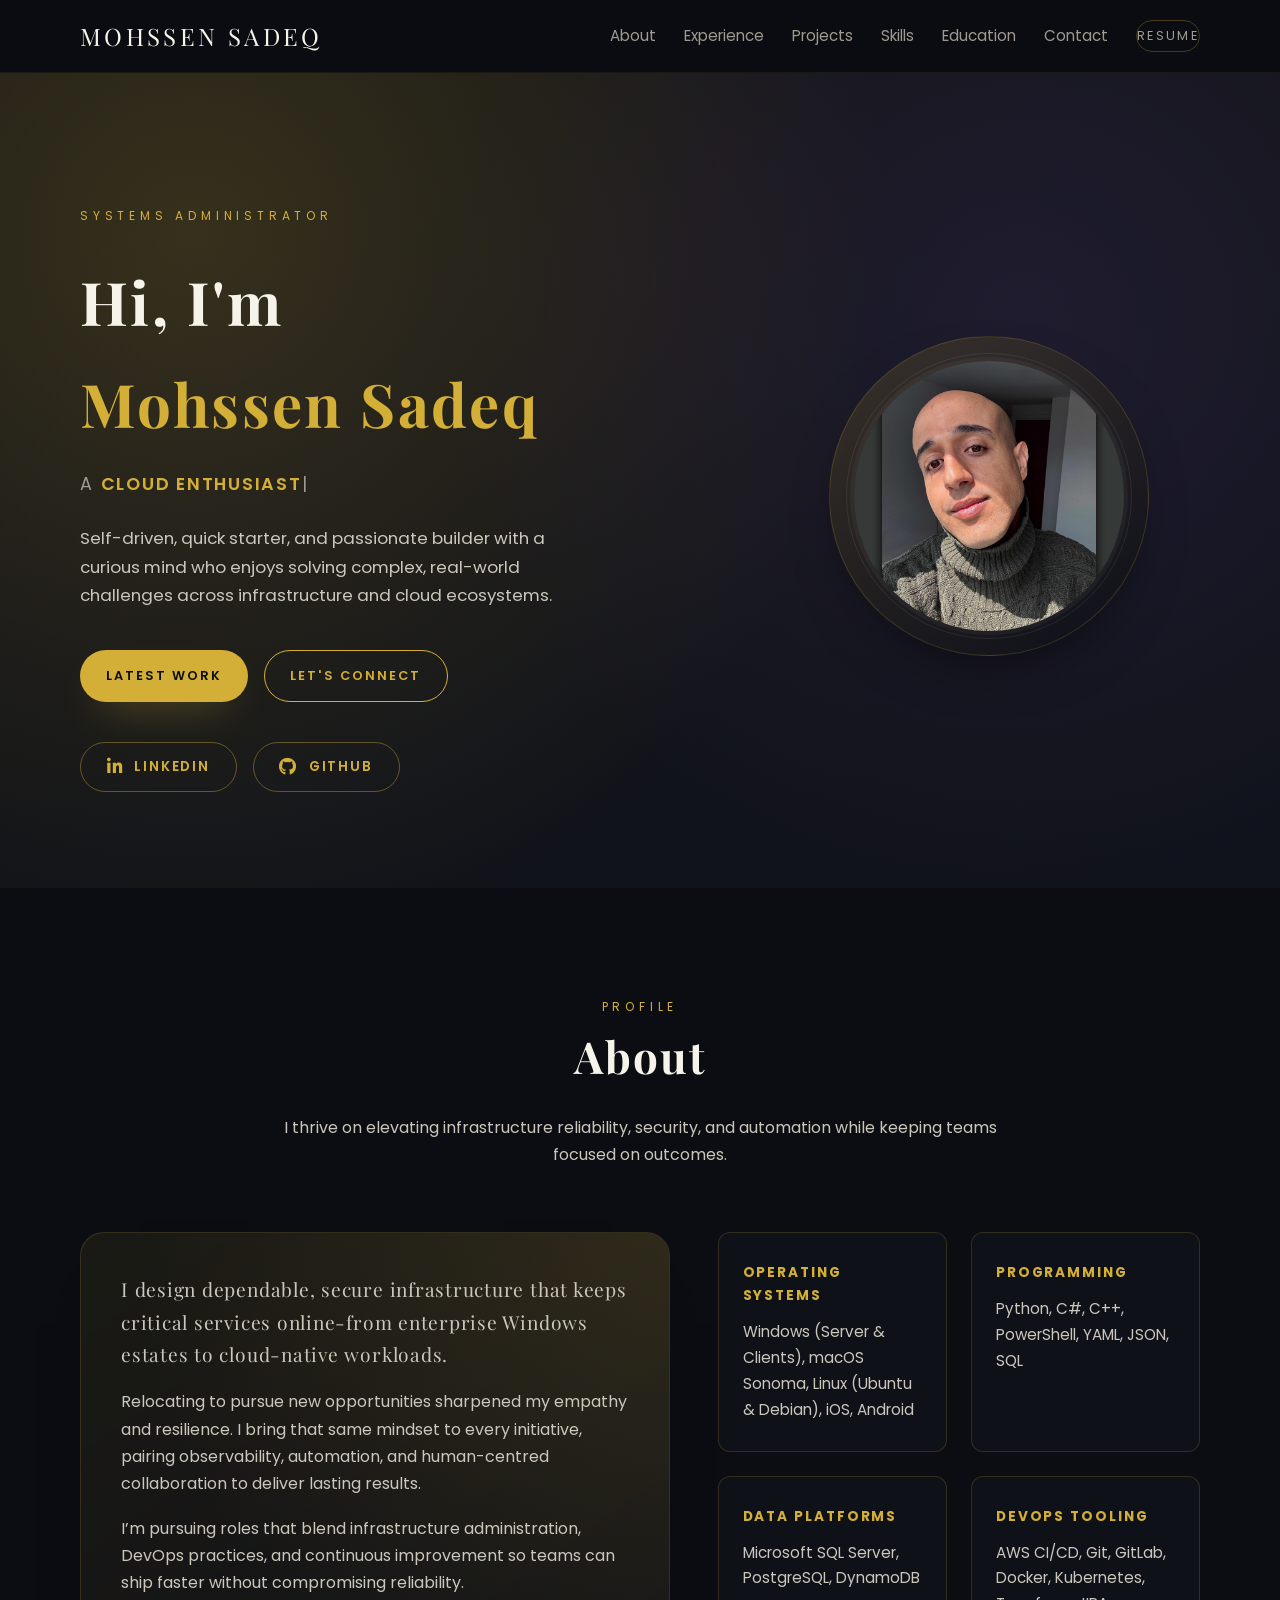
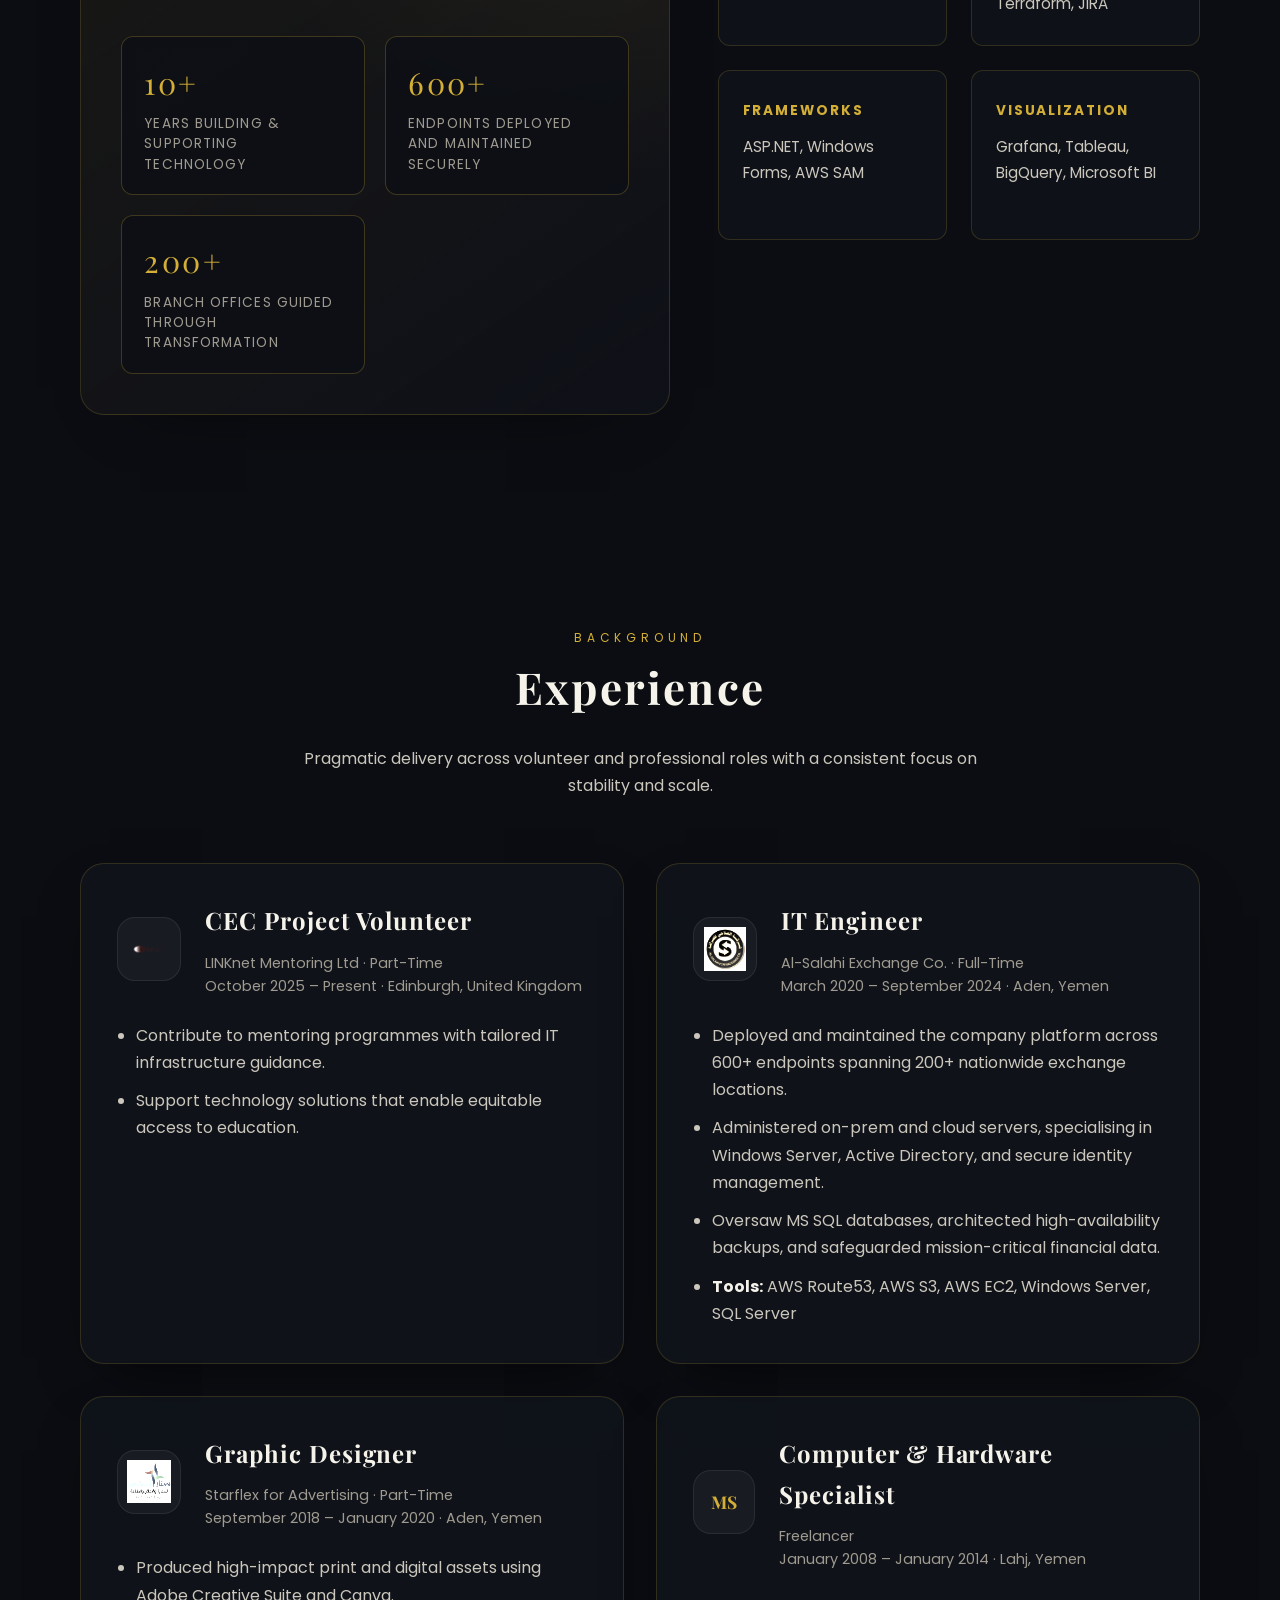
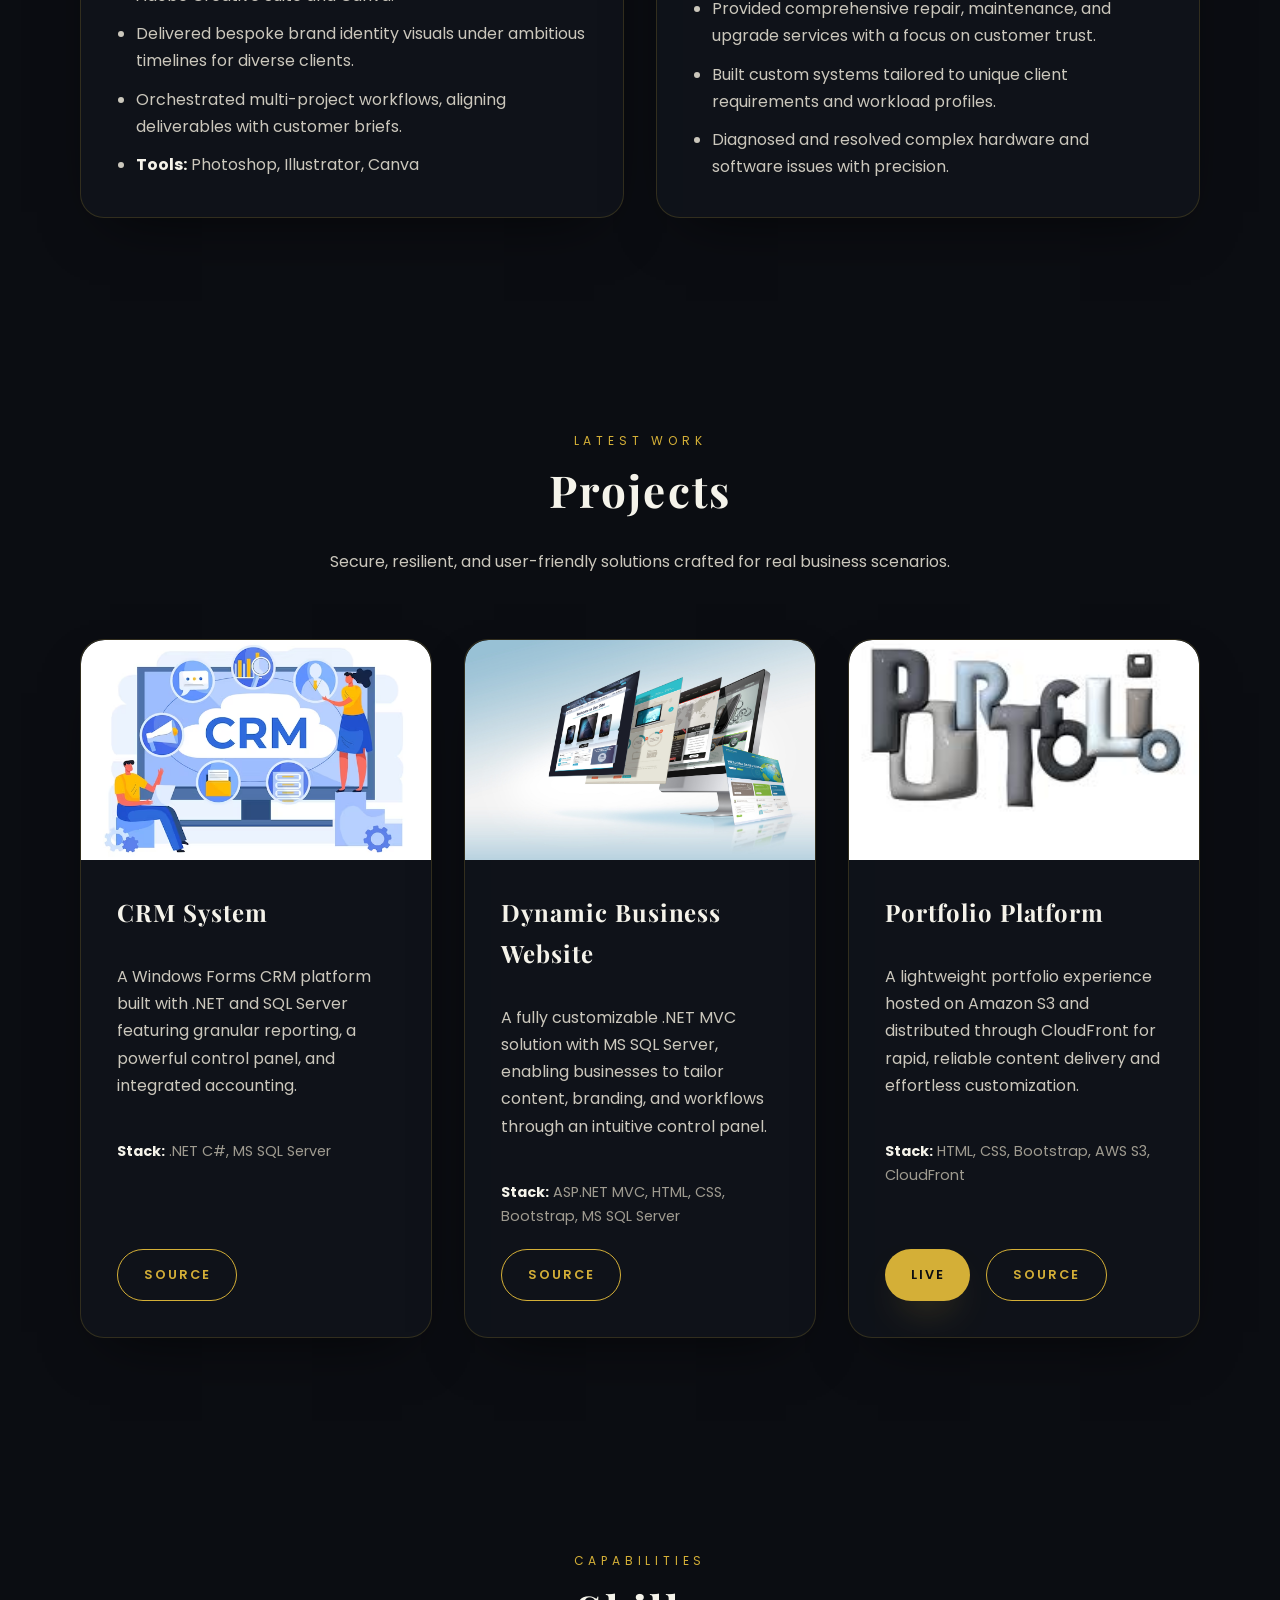
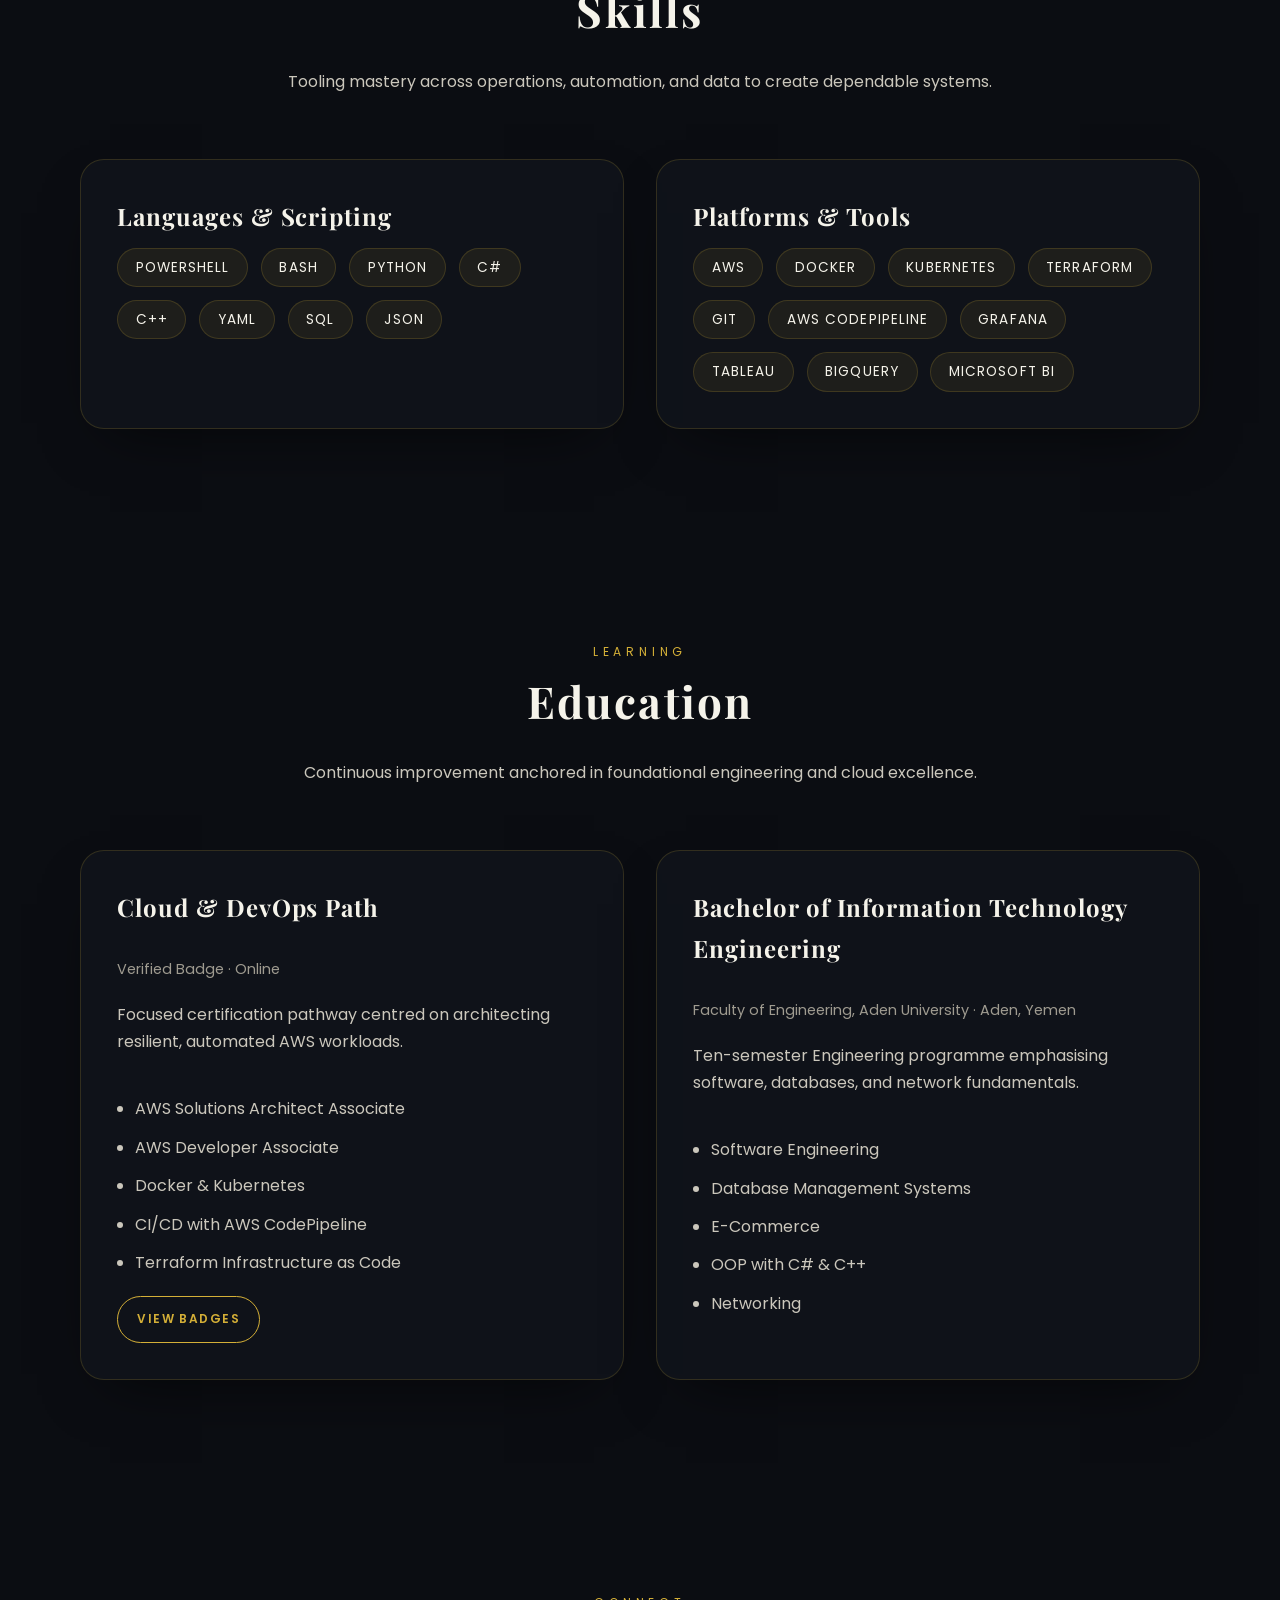
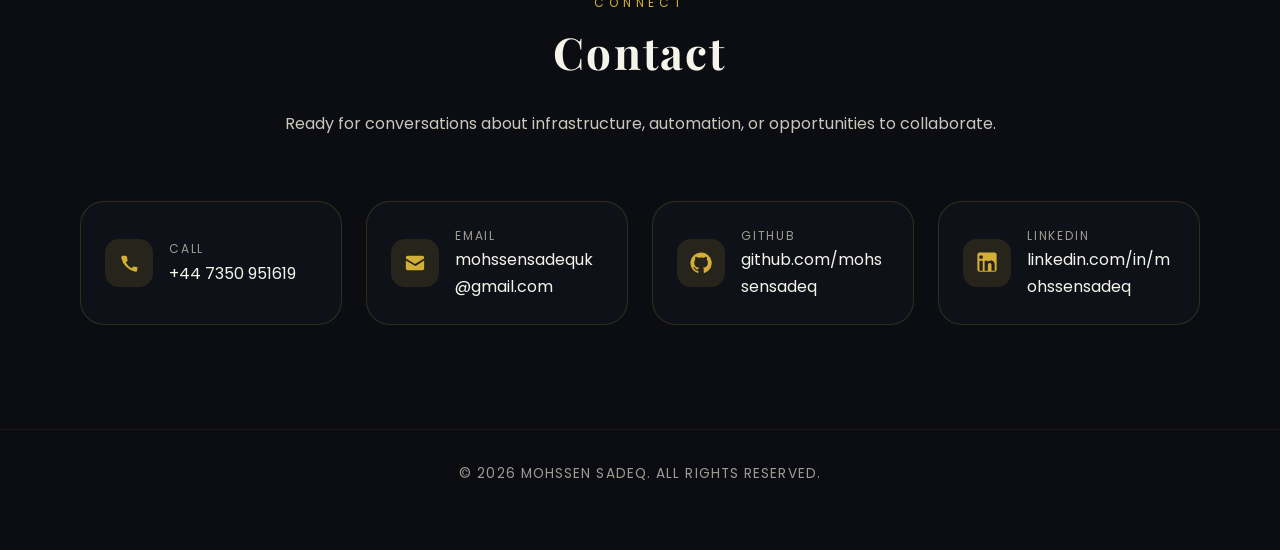
==== commit 73813c94: "modren_design" ====
--- a/index.html
+++ b/index.html
@@ -1,33 +1,26 @@
-<!-- <!DOCTYPE html> -->
+<!DOCTYPE html>
 <html lang="en">
-
 <head>
-
-<!-- Google tag (gtag.js) -->
-<script async src="https://www.googletagmanager.com/gtag/js?id=G-KB3WX4JSKZ"></script>
-<script>
-  window.dataLayer = window.dataLayer || [];
-  function gtag(){dataLayer.push(arguments);}
-  gtag('js', new Date());
-
-  gtag('config', 'G-KB3WX4JSKZ');
-</script>
+  <!-- Google tag (gtag.js) -->
+  <script async src="https://www.googletagmanager.com/gtag/js?id=G-KB3WX4JSKZ"></script>
+  <script>
+    window.dataLayer = window.dataLayer || [];
+    function gtag(){dataLayer.push(arguments);}
+    gtag('js', new Date());
+    gtag('config', 'G-KB3WX4JSKZ');
+  </script>
 
   <meta charset="utf-8" />
-  <meta name="viewport" content="width=device-width initial-scale=1" />
+  <meta name="viewport" content="width=device-width, initial-scale=1" />
   <meta http-equiv="X-UA-Compatible" content="IE=edge" />
-
-  <!-- Materialize - Compiled and minified CSS-->
-  <link rel="stylesheet" href="https://cdnjs.cloudflare.com/ajax/libs/materialize/0.95.3/css/materialize.min.css" />
-<link rel="stylesheet" href="https://maxcdn.bootstrapcdn.com/font-awesome/4.3.0/css/font-awesome.min.css" />
-  <!-- Custom Styles-->
-  <link rel="stylesheet" href="./assets/css/style.css" />
+  <meta name="author" content="Mohssen Sadeq" />
+  <meta name="description" content="Systems Administrator with a passion for backend development and artificial intelligence." />
+  <meta name="robots" content="index, follow" />
+
   <title>Mohssen Sadeq | Systems Administrator</title>
-  <link rel="icon" type="image/x-icon" href="assets/img/favicon.ico">
-
-
-
-  <!-- Open Graph-->
+  <link rel="icon" type="image/x-icon" href="assets/img/favicon.ico" />
+
+  <!-- Open Graph -->
   <meta property="og:locale" content="en_US" />
   <meta property="og:type" content="website" />
   <meta property="og:title" content="Mohssen Sadeq | Systems Administrator" />
@@ -36,14 +29,15 @@
   <meta property="og:site_name" content="Mohssen Sadeq | Systems Administrator" />
   <meta property="article:publisher" content="https://msadeq.de/" />
   <meta property="og:image" content="https://msadeq.de/examples/preview.png" />
-  <!-- Twitter  -->
+
+  <!-- Twitter -->
   <meta name="twitter:card" content="summary" />
   <meta name="twitter:site" content="@Like_A_Bird" />
   <meta name="twitter:title" content="Coder | Technofreak | Explorer | Minimalist | Humane" />
   <meta name="twitter:description" content="Systems Administrator" />
   <meta name="twitter:url" content="https://twitter.com/Like_A_Bird" />
-  <meta name="author" content="Mohssen Sadeq " />
-  <meta name="description" content="Systems Administrator with a passion for backend development and artificial intelligence." />
+
+  <!-- Icons -->
   <link rel="apple-touch-icon" sizes="57x57" href="./assets/img/favicon/apple-icon-57x57.png" />
   <link rel="apple-touch-icon" sizes="60x60" href="./assets/img/favicon/apple-icon-60x60.png" />
   <link rel="apple-touch-icon" sizes="72x72" href="./assets/img/favicon/apple-icon-72x72.png" />
@@ -60,702 +54,515 @@
   <link rel="manifest" href="./assets/img/favicon/manifest.json" />
   <meta name="msapplication-TileColor" content="#ffffff" />
   <meta name="msapplication-TileImage" content="./assets/img/favicon/ms-icon-144x144.png" />
-  <meta name="theme-color" content="#ffffff" />
-  <meta name="robots" content="index, follow" />
-  
+  <meta name="theme-color" content="#0b0d12" />
+
+  <link rel="preconnect" href="https://fonts.googleapis.com" />
+  <link rel="preconnect" href="https://fonts.gstatic.com" crossorigin />
+  <link href="https://fonts.googleapis.com/css2?family=Playfair+Display:wght@500;600;700&family=Poppins:wght@300;400;500;600;700&display=swap" rel="stylesheet" />
+  <link rel="stylesheet" href="https://cdnjs.cloudflare.com/ajax/libs/font-awesome/6.5.2/css/all.min.css" integrity="sha512-Mf1hF5mEG1ykzeqQ5rc+FmuKCUGb7hFZ2lv4nPBOmG9wDC7m0QA0xmpFNOiyj9Y40zYzAtdZB2Czj3z8QxX4w==" crossorigin="anonymous" referrerpolicy="no-referrer" />
+  <link rel="stylesheet" href="./assets/css/style.css" />
 </head>
 
 <body>
-  <!-- Google Tag Manager (noscript) -->
-  <noscript><iframe src="https://www.googletagmanager.com/gtag/js?id=G-KB3WX4JSKZ"
-  height="0" width="0" style="display:none;visibility:hidden"></iframe>
-  </noscript>
-  
-  <!-- Navigation Menu-->
-  <!-- Nav class 1 -->
-  <nav class="hide-on-small-only">
-    <ul class="side-nav fixed section table-of-contents">
-
-      <li class="logo">
-        <a id="logo-container" aria-label="Navigate to the beginning of the page" href="#intro"
-          class="brand-logo grey-blue-text">
-          <img src="./assets/img/Profilepic.png" class="circle img-responsive profile-pic" alt="avatar">
-        </a>
-      </li>
-
-      <li class="bold">
-        <a aria-label="Navigate to the About section" href="#about" class="waves-effect waves-dark teal-text"><i
-            class="mdi-social-person small"></i><span>About</span></a>
-      </li>
-      <li class="bold">
-        <a aria-label="Navigate to the Experience section" href="#experience"
-          class="waves-effect waves-dark teal-text"><i
-            class="mdi-action-trending-up small"></i><span>Experience</span></a>
-      </li>
-
-      <li class="bold">
-        <!-- mdi-av-web small
-             mdi-av-my-library-books small-->
-        <a aria-label="Navigate to the Projects section" href="#projects" class="waves-effect waves-dark teal-text"><i
-            class="mdi-av-my-library-books small"></i><span>Projects</span></a>
-      </li>
-
-      <li class="bold">
-        <!--
-        ICONS:
-        mdi-action-assessment
-        mdi-social-poll
-        mdi-av-equalizer
-        -->
-        <a aria-label="Navigate to the Skills section" href="#skills" class="waves-effect waves-dark teal-text"><i
-            class="mdi-action-assessment small"></i><span>Skills</span></a>
-      </li>
-      
-      <li class="bold">
-        <!--
-        ICONS:
-        -->
-        <a aria-label="Navigate to the Education section" href="#education" class="waves-effect waves-dark teal-text"><i
-            class="mdi-social-school small"></i><span>Education</span></a>
-      </li>
-
-      <li class="bold">
-        <!-- 
-     
-        -->
-        <a aria-label="Navigate to the Contact section" href="#contact" class="waves-effect waves-dark teal-text"><i
-            class="mdi-content-mail small"></i><span>Contact</span></a>
-      </li>
-
-      <li class="bold">
-        <a aria-label="Open Mohssen's resume in a new tab" href="https://docs.google.com/document/d/1S08TbeWXmOFH_0OkaskvhslaD3p5ZjituIreilE5lvs/edit?usp=sharing" target="_blank"
-        class="waves-effect waves-dark teal-text"><i class="mdi-file-folder-open small"></i><span>Resume</span></a>  
-      </li>
-    </ul>
-  </nav>
-
-  <!-- Nav class 2 -->
-  <nav class="hide-on-large only trigger z-depth-1">
-    <a aria-label="Toggle visibility of the mobile navbar" href="#" data-activates="slide-out"
-      class="button-collapse"><i class="mdi-navigation-menu"></i></a>
-    <div class="name-title">
-      <a id="name" aria-label="Navigate to the beginning of the page" href="#" class="teal-text">Mohssen
-        Sadeq</a><span class="black-text">Systems Administrator</span>
+  <nav class="site-nav" id="siteNav">
+    <div class="container nav-container">
+      <a class="brand" href="#intro" aria-label="Navigate to the beginning of the page">Mohssen Sadeq</a>
+      <button class="nav-toggle" aria-label="Toggle navigation" aria-expanded="false">
+        <span></span>
+      </button>
+      <div class="nav-links" role="menu">
+        <a href="#about" role="menuitem">About</a>
+        <a href="#experience" role="menuitem">Experience</a>
+        <a href="#projects" role="menuitem">Projects</a>
+        <a href="#skills" role="menuitem">Skills</a>
+        <a href="#education" role="menuitem">Education</a>
+        <a href="#contact" role="menuitem">Contact</a>
+        <a href="https://docs.google.com/document/d/1S08TbeWXmOFH_0OkaskvhslaD3p5ZjituIreilE5lvs/edit?usp=sharing" class="nav-resume" target="_blank" rel="noopener">Resume</a>
+      </div>
     </div>
   </nav>
 
-  <!-- Nav class 3 -->
-  <nav class="hide-on-large only">
-    <ul id="slide-out" class="side-nav">
-      <li class="bold">
-        <a aria-label="Navigate to the About section" href="#about" class="waves-effect waves-dark teal-text"><i
-            class="mdi-social-person small"></i><span>About</span></a>
-      </li>
-      <li class="bold">
-        <a aria-label="Navigate to the Experience section" href="#experience"
-          class="waves-effect waves-dark teal-text"><i
-            class="mdi-action-trending-up small"></i><span>Experience</span></a>
-      </li>
-      <li class="bold">
-        <a aria-label="Navigate to the Projects section" href="#projects" class="waves-effect waves-dark teal-text"><i
-            class="mdi-av-my-library-books small"></i><span>Projects</span></a>
-      </li>
-      <li class="bold">
-        <a aria-label="Navigate to the Skills section" href="#skills" class="waves-effect waves-dark teal-text"><i
-            class="mdi-action-assessment small"></i><span>Skills</span></a>
-      </li>
-
-      <li class="bold">
-        <a aria-label="Navigate to the Education section" href="#education" class="waves-effect waves-dark teal-text"><i
-            class="mdi-social-school small"></i><span>Education</span></a>
-      </li>
-      <li class="bold">
-        <a aria-label="Navigate to the Contact section" href="#contact" class="waves-effect waves-dark teal-text"><i
-            class="mdi-content-mail small"></i><span>Contact</span></a>
-      </li>
-      <li class="bold">
-        <a aria-label="Open Sadeq's Resume in a new tab"
-          href="https://docs.google.com/document/d/1S08TbeWXmOFH_0OkaskvhslaD3p5ZjituIreilE5lvs/edit?usp=sharing" target="_blank"
-          class="waves-effect waves-dark teal-text"><i class="mdi-file-folder-open small"></i><span>Resume</span></a>
-      </li>
-    </ul>
-  </nav>
-
-  <!-- Main Content-->
+  <header id="intro" class="hero">
+    <div class="hero-backdrop" aria-hidden="true"></div>
+    <div class="container hero-grid">
+      <div class="hero-copy">
+        <p class="eyebrow">Systems Administrator</p>
+        <h1>Hi, I'm <span>Mohssen Sadeq</span></h1>
+        <p class="hero-subtitle">A <span class="typing"></span></p>
+        <p class="hero-text">Self-driven, quick starter, and passionate builder with a curious mind who enjoys solving complex, real-world challenges across infrastructure and cloud ecosystems.</p>
+        <div class="hero-actions">
+          <a href="#projects" class="btn primary">Latest Work</a>
+          <a href="#contact" class="btn ghost">Let's Connect</a>
+        </div>
+        <div class="social-links">
+          <a href="https://linkedin.com/in/mohssensadeq" class="social-button" target="_blank" rel="noopener" aria-label="LinkedIn">
+            <i class="fa-brands fa-linkedin-in" aria-hidden="true"></i>
+            <span>LinkedIn</span>
+          </a>
+          <a href="https://github.com/mohssensadeq" class="social-button" target="_blank" rel="noopener" aria-label="GitHub">
+            <i class="fa-brands fa-github" aria-hidden="true"></i>
+            <span>GitHub</span>
+          </a>
+        </div>
+      </div>
+      <div class="hero-portrait">
+        <div class="portrait-frame">
+          <img src="./assets/img/Profilepic.png" alt="Portrait of Mohssen Sadeq" />
+        </div>
+      </div>
+    </div>
+  </header>
+
   <main>
-    <!-- First Section: Heading lines and image -->
-    <section id="intro" class="section scrollspy full-height">
-      <div class="overlay"></div>
+    <section id="about" class="section about">
       <div class="container">
-        <div class="col-md-9">
-          <div class="content section-padding valign" style="margin-left: 10%; margin-top: 50px;">
-            <div class="caption">
-              <h2>Hi, I'm <span class="teal">Mohssen Sadeq</span></h2>
-              <h5 style="color:#fff">A <span class="typing" style="font-weight: 300; color:#004d40"></span></h5>
-              <!-- <h5 style="color:#00796b">A <span class="typing" style="font-weight: 300; color:#fff"></span></h5> -->
-              <h5>Self-driven, quick starter, passionate programmer with a curious mind who enjoys solving a complex and challenging real-world problems.</h5>
-            </div>
-            <div class="social">
-              <a href="http://linkedin.com/in/mohssensadeq" target="_blank">
-                <button class="icon-btn linkedin">
-                  <i class="fa fa-linkedin"></i>
-                </button>
-              </a>
-              <a href="https://github.com/mohssensadeq/" target="_blank">
-                <button class="icon-btn github">
-                  <i class="fa fa-github"></i>
-                </button>
-              </a>
-
-              <!-- <a href="https://angel.co/u/Mohssen_bhogayata" target="_blank">
-                <button class="icon-btn angellist">
-                  <i class="fa fa-angellist"></i>
-                </button>
-              </a> -->
-
-              <!-- <a href="http://linkedin.com/in/mohssensadeq" target="_blank">
-                  <span class="fa-stack fa-lg">
-                    <i class="fa fa-circle fa-stack-2x"></i>
-                    <i class="fa fa-linkedin fa-stack-1x fa-inverse"></i>
-
-                  </span>
-              </a> -->
-            </div>
-            <div class='buttons'>
-              <a href="#about" class="readme">Read More</a>
-              <a href="#contact" class="contactme">Contact Me</a>
+        <div class="section-heading">
+          <p class="eyebrow">Profile</p>
+          <h2>About</h2>
+          <p>I thrive on elevating infrastructure reliability, security, and automation while keeping teams focused on outcomes.</p>
+        </div>
+        <div class="about-layout">
+          <div class="about-summary">
+            <p class="about-intro">I design dependable, secure infrastructure that keeps critical services online-from enterprise Windows estates to cloud-native workloads.</p>
+            <p>Relocating to pursue new opportunities sharpened my empathy and resilience. I bring that same mindset to every initiative, pairing observability, automation, and human-centred collaboration to deliver lasting results.</p>
+            <p>I’m pursuing roles that blend infrastructure administration, DevOps practices, and continuous improvement so teams can ship faster without compromising reliability.</p>
+            <div class="about-highlights">
+              <div class="highlight">
+                <span class="highlight-value">10+</span>
+                <span class="highlight-label">Years building &amp; supporting technology</span>
+              </div>
+              <div class="highlight">
+                <span class="highlight-value">600+</span>
+                <span class="highlight-label">Endpoints deployed and maintained securely</span>
+              </div>
+              <div class="highlight">
+                <span class="highlight-value">200+</span>
+                <span class="highlight-label">Branch offices guided through transformation</span>
+              </div>
             </div>
           </div>
+          <div class="about-details">
+            <div class="detail-item">
+              <h3>Operating Systems</h3>
+              <p>Windows (Server &amp; Clients), macOS Sonoma, Linux (Ubuntu &amp; Debian), iOS, Android</p>
+            </div>
+            <div class="detail-item">
+              <h3>Programming</h3>
+              <p>Python, C#, C++, PowerShell, YAML, JSON, SQL</p>
+            </div>
+            <div class="detail-item">
+              <h3>Data Platforms</h3>
+              <p>Microsoft SQL Server, PostgreSQL, DynamoDB</p>
+            </div>
+            <div class="detail-item">
+              <h3>DevOps Tooling</h3>
+              <p>AWS CI/CD, Git, GitLab, Docker, Kubernetes, Terraform, JIRA</p>
+            </div>
+            <div class="detail-item">
+              <h3>Frameworks</h3>
+              <p>ASP.NET, Windows Forms, AWS SAM</p>
+            </div>
+            <div class="detail-item">
+              <h3>Visualization</h3>
+              <p>Grafana, Tableau, BigQuery, Microsoft BI</p>
+            </div>
+          </div>
         </div>
       </div>
     </section>
 
-    <!-- Second Section: About -->
-    <section id="about" class="section scrollspy">
-      <h3 class="page-title white-text teal">About</h3>
-      <div class="container flow-text">
-        <!-- <blockquote>
-          <h2>
-            A Systems Administrator with a passion for Backend Development and Artificial Intelligence.
-
-          </h2>
-        </blockquote> -->        
-        <p>
-          I am a driven and adaptable individual with a lifelong commitment to learning. My strong communication and analytical skills and a passion for operating systems and enhancing system security make me a valuable asset. To pursue new opportunities, I embraced the challenge of relocating, demonstrating my dedication and willingness to step outside my comfort zone.            
-          <li><b>Operating Systems:</b> Windows (Server/Clients), MacOs Sonoma, Linux (Ubuntu, Debian), IOS, Android </li>
-            <li><b>Programming Languages:</b> Python, C#, C++, YAML, Json, SQL </li>
-            <li><b>Databases:</b> Microsoft SQL, PostgreSQL, DynamoDB</li>
-            <li><b>DevOps Tools:</b> AWS CI/CD, Git, Gitlab, Docker, Kubernetes, Terraform, JIRA</li>
-            <li><b>Frameworks:</b> ASP.NET, Windows Forms, AWS SAM</li>
-            <li><b>Visualization Tools:</b> Grafana, Tableau, BigQuery, Microsoft BI</li>
-
-          </ul>
-        </p>
-          
-        <p>
-          I am seeking a challenging position that leverages my skills in infrastructure administration and cloud computing, and offers opportunities for professional development and personal growth. </p>
-       
+    <section id="experience" class="section experience">
+      <div class="container">
+        <div class="section-heading">
+          <p class="eyebrow">Background</p>
+          <h2>Experience</h2>
+          <p>Pragmatic delivery across volunteer and professional roles with a consistent focus on stability and scale.</p>
+        </div>
+        <div class="cards-grid">
+          <article class="card experience-card">
+            <header class="card-header">
+              <div class="card-logo">
+                <img src="./assets/img/LINKnet Logo Without Background.avif" alt="LINKnet Mentoring Ltd logo" />
+              </div>
+              <div>
+                <h3>CEC Project Volunteer</h3>
+                <p class="card-meta">LINKnet Mentoring Ltd · Part-Time<br />October 2025 – Present · Edinburgh, United Kingdom</p>
+              </div>
+            </header>
+            <ul class="card-list">
+              <li>Contribute to mentoring programmes with tailored IT infrastructure guidance.</li>
+              <li>Support technology solutions that enable equitable access to education.</li>
+            </ul>
+          </article>
+
+          <article class="card experience-card">
+            <header class="card-header">
+              <div class="card-logo">
+                <img src="./assets/img/exp-alsalhiexco.webp" alt="Al-Salahi Exchange Co. logo" />
+              </div>
+              <div>
+                <h3>IT Engineer</h3>
+                <p class="card-meta">Al-Salahi Exchange Co. · Full-Time<br />March 2020 – September 2024 · Aden, Yemen</p>
+              </div>
+            </header>
+            <ul class="card-list">
+              <li>Deployed and maintained the company platform across 600+ endpoints spanning 200+ nationwide exchange locations.</li>
+              <li>Administered on-prem and cloud servers, specialising in Windows Server, Active Directory, and secure identity management.</li>
+              <li>Oversaw MS SQL databases, architected high-availability backups, and safeguarded mission-critical financial data.</li>
+              <li><strong>Tools:</strong> AWS Route53, AWS S3, AWS EC2, Windows Server, SQL Server</li>
+            </ul>
+          </article>
+
+          <article class="card experience-card">
+            <header class="card-header">
+              <div class="card-logo">
+                <img src="./assets/img/starflex.png" alt="Starflex for Advertising logo" />
+              </div>
+              <div>
+                <h3>Graphic Designer</h3>
+                <p class="card-meta">Starflex for Advertising · Part-Time<br />September 2018 – January 2020 · Aden, Yemen</p>
+              </div>
+            </header>
+            <ul class="card-list">
+              <li>Produced high-impact print and digital assets using Adobe Creative Suite and Canva.</li>
+              <li>Delivered bespoke brand identity visuals under ambitious timelines for diverse clients.</li>
+              <li>Orchestrated multi-project workflows, aligning deliverables with customer briefs.</li>
+              <li><strong>Tools:</strong> Photoshop, Illustrator, Canva</li>
+            </ul>
+          </article>
+
+          <article class="card experience-card">
+            <header class="card-header">
+              <div class="card-logo placeholder" aria-hidden="true">MS</div>
+              <div>
+                <h3>Computer &amp; Hardware Specialist</h3>
+                <p class="card-meta">Freelancer<br />January 2008 – January 2014 · Lahj, Yemen</p>
+              </div>
+            </header>
+            <ul class="card-list">
+              <li>Provided comprehensive repair, maintenance, and upgrade services with a focus on customer trust.</li>
+              <li>Built custom systems tailored to unique client requirements and workload profiles.</li>
+              <li>Diagnosed and resolved complex hardware and software issues with precision.</li>
+            </ul>
+          </article>
+        </div>
       </div>
     </section>
 
-
-    <!-- Third Section: Experience -->
-    <section id="experience" class="section scrollspy">
-      <h3 class="page-title white-text teal">Experience</h3>
+    <section id="projects" class="section projects">
       <div class="container">
-
-
-        <!--Expierince -->
-        <div class="card">
-          <div class="card-content">
-            <div class="row">
-              <div class="col s12 m2">
-                <a href="https://www.linknetmentoring.com" target="_blank"><img alt="LINKnet Mentoring Ltd. logo"
-                    src="./assets/img/LINKnet Logo Without Background.avif" class="responsive-img center-block" /></a>
-              </div>
-              <!-- <div class="col s12 m10"> -->
-              <div class="col s12 m10">
-                <p>
-                  <span class="card-title"><a href="https://www.linknetmentoring.com" target="_blank"
-                      class="teal-text hoverline">LINKnet Mentoring Ltd</a></span>
-                </p>
-              </div>
-            </div>
-            <div class="role brown-text text-darken-2"> CEC Project Volunteer (Part-Time)</div>
-            <ul>
-              <li>
-                Contributing to IT infrastructure and mentoring initiatives.
-                </li>
-              <li>
-                Supporting technology solutions for educational programmes.
-
-              </li>
-          
-              </li>
+        <div class="section-heading">
+          <p class="eyebrow">Latest Work</p>
+          <h2>Projects</h2>
+          <p>Secure, resilient, and user-friendly solutions crafted for real business scenarios.</p>
+        </div>
+        <div class="cards-grid">
+          <article class="card project-card">
+            <div class="card-image">
+              <img src="./assets/img/CRM.avif" alt="Screenshot of CRM system" />
+            </div>
+            <div class="card-body">
+              <h3>CRM System</h3>
+              <p>A Windows Forms CRM platform built with .NET and SQL Server featuring granular reporting, a powerful control panel, and integrated accounting.</p>
+              <div class="project-meta"><strong>Stack:</strong> .NET C#, MS SQL Server</div>
+              <div class="project-actions">
+                <a href="https://github.com/MohssenSadeq/simpleCRM" class="btn ghost" target="_blank" rel="noopener">Source</a>
+              </div>
+            </div>
+          </article>
+
+          <article class="card project-card">
+            <div class="card-image">
+              <img src="./assets/img/Dynamic.jpeg" alt="Dynamic website project screenshot" />
+            </div>
+            <div class="card-body">
+              <h3>Dynamic Business Website</h3>
+              <p>A fully customizable .NET MVC solution with MS SQL Server, enabling businesses to tailor content, branding, and workflows through an intuitive control panel.</p>
+              <div class="project-meta"><strong>Stack:</strong> ASP.NET MVC, HTML, CSS, Bootstrap, MS SQL Server</div>
+              <div class="project-actions">
+                <a href="https://github.com/MohssenSadeq/DynamicWebSite" class="btn ghost" target="_blank" rel="noopener">Source</a>
+              </div>
+            </div>
+          </article>
+
+          <article class="card project-card">
+            <div class="card-image">
+              <img src="./assets/img/portfolio.jpeg" alt="Portfolio website preview" />
+            </div>
+            <div class="card-body">
+              <h3>Portfolio Platform</h3>
+              <p>A lightweight portfolio experience hosted on Amazon S3 and distributed through CloudFront for rapid, reliable content delivery and effortless customization.</p>
+              <div class="project-meta"><strong>Stack:</strong> HTML, CSS, Bootstrap, AWS S3, CloudFront</div>
+              <div class="project-actions">
+                <a href="https://msadeq.de" class="btn primary" target="_blank" rel="noopener">Live</a>
+                <a href="https://github.com/MohssenSadeq/myPortfolio" class="btn ghost" target="_blank" rel="noopener">Source</a>
+              </div>
+            </div>
+          </article>
+        </div>
+      </div>
+    </section>
+
+    <section id="skills" class="section skills">
+      <div class="container">
+        <div class="section-heading">
+          <p class="eyebrow">Capabilities</p>
+          <h2>Skills</h2>
+          <p>Tooling mastery across operations, automation, and data to create dependable systems.</p>
+        </div>
+        <div class="skills-grid">
+          <div class="card skill-card">
+            <h3>Languages &amp; Scripting</h3>
+            <div class="skill-tags">
+              <span class="skill-tag">PowerShell</span>
+              <span class="skill-tag">Bash</span>
+              <span class="skill-tag">Python</span>
+              <span class="skill-tag">C#</span>
+              <span class="skill-tag">C++</span>
+              <span class="skill-tag">YAML</span>
+              <span class="skill-tag">SQL</span>
+              <span class="skill-tag">JSON</span>
+            </div>
+          </div>
+          <div class="card skill-card">
+            <h3>Platforms &amp; Tools</h3>
+            <div class="skill-tags">
+              <span class="skill-tag">AWS</span>
+              <span class="skill-tag">Docker</span>
+              <span class="skill-tag">Kubernetes</span>
+              <span class="skill-tag">Terraform</span>
+              <span class="skill-tag">Git</span>
+              <span class="skill-tag">AWS CodePipeline</span>
+              <span class="skill-tag">Grafana</span>
+              <span class="skill-tag">Tableau</span>
+              <span class="skill-tag">BigQuery</span>
+              <span class="skill-tag">Microsoft BI</span>
+            </div>
+          </div>
+        </div>
+      </div>
+    </section>
+
+    <section id="education" class="section education">
+      <div class="container">
+        <div class="section-heading">
+          <p class="eyebrow">Learning</p>
+          <h2>Education</h2>
+          <p>Continuous improvement anchored in foundational engineering and cloud excellence.</p>
+        </div>
+        <div class="cards-grid">
+          <article class="card education-card">
+            <h3>Cloud &amp; DevOps Path</h3>
+            <p class="card-meta">Verified Badge · Online</p>
+            <p>Focused certification pathway centred on architecting resilient, automated AWS workloads.</p>
+            <ul class="card-list">
+              <li>AWS Solutions Architect Associate</li>
+              <li>AWS Developer Associate</li>
+              <li>Docker &amp; Kubernetes</li>
+              <li>CI/CD with AWS CodePipeline</li>
+              <li>Terraform Infrastructure as Code</li>
             </ul>
-          </div>
-          <div class="card-action">
-            <span> October 2025 - Current | Edinburgh, United Kingdom</span>
-          </div>
-        </div>
-
-
-        <!--Expierince 2-->
-        <div class="card">
-          <div class="card-content">
-            <div class="row">
-              <div class="col s12 m2">
-                <a href="https://www.facebook.com/alsalahiexco" target="_blank"><img alt="alsalahiexco logo"
-                    src="./assets/img/exp-alsalhiexco.webp" class="responsive-img center-block" /></a>
-              </div>
-              <!-- <div class="col s12 m10"> -->
-              <div class="col s12 m10">
-                <p>
-                  <span class="card-title"><a href="https://www.facebook.com/alsalahiexco" target="_blank"
-                      class="teal-text hoverline">Al-Salahi Exchange Co.</a></span>
-                </p>
-              </div>
-            </div>
-            <div class="role brown-text text-darken-2">IT Engineer (Full-Time)</div>
-            <ul>
-              <li>
-                Installed the company's system on 6,00+ computers distributed across 200+ nationwide exchange companies.
-                </li>
-              <li>
-                Managed on-premises and cloud servers, especially Windows Server and Active Directory administration.
-
-              </li>
-              <li>
-              Oversaw MS SQL databases, and implemented backups 
-              </li>
-              <li>
-                <b>Tools:</b> AWS Route53, AWS S3, AWS EC2, Windows Servers, SQL Servers
-              </li>
-              </li>
+            <a class="btn ghost small" href="https://www.credly.com/users/mohssen-khader-khader-sadeq/badges#credly" target="_blank" rel="noopener">View Badges</a>
+          </article>
+
+          <article class="card education-card">
+            <h3>Bachelor of Information Technology Engineering</h3>
+            <p class="card-meta">Faculty of Engineering, Aden University · Aden, Yemen</p>
+            <p>Ten-semester Engineering programme emphasising software, databases, and network fundamentals.</p>
+            <ul class="card-list">
+              <li>Software Engineering</li>
+              <li>Database Management Systems</li>
+              <li>E-Commerce</li>
+              <li>OOP with C# &amp; C++</li>
+              <li>Networking</li>
             </ul>
-          </div>
-          <div class="card-action">
-            <span> March 2020 - Septemper 2024 | Aden, Yemen</span>
-          </div>
-        </div>
-
- 
-        <!-- Experience 3 -->
-        <div class="card">
-          <div class="card-content">
-            <div class="row">
-              <div class="col s12 m2">
-                <a href="https://www.cignex.com" target="_blank"><img alt="Cignex logo"
-                    src="./assets/img/starflex.png" class="responsive-img center-block" /></a>
-              </div>
-              <div class="col s12 m10">
-                <p>
-                  <span class="card-title"><a href="" target="_blank"
-                      class="teal-text hoverline">Starflex for Advertising </a></span>
-                </p>
-              </div>
-            </div>
-            <div class="role brown-text text-darken-2">Graphic Desinger (Part-Time)</div>
-            <ul>
-              <li>
-                
-                Produced print & digital assets with Photoshop, Illustrator, Canva
-
-              </li>
-              <li>
-                Created brand-identity visuals for diverse clients under tight deadlines.
-
-            
-              </li>
-              <li>
-                Coordinated multi-project workflow to meet client specs.
-              </li>
-              <li>
-                <b>Tools:</b> Photoshop, Illustrator, Canva
-              </li>
-            </ul>
-          </div>
-          <div class="card-action">
-            <span>Septemper 2018 - Januar 2020 | Aden, Yemen</span>
-          </div>
-        </div>
-
-
-
-        <!--Expierince 4-->
-        <div class="card">
-          <div class="card-content">
-            <div class="row">
-              <div class="col s12 m2">
-                <a href="" target="_blank"><img alt=""
-                    src="./" class="responsive-img center-block" /></a>
-              </div>
-              <!-- <div class="col s12 m10"> -->
-              <div class="col s12 m10">
-                <p>
-                  <span class="card-title"><a href="" target="_blank"
-                      class="teal-text hoverline">Freelancer</a></span>
-                </p>
-              </div>
-            </div>
-            <div class="role brown-text text-darken-2">Computer and Hardware Specialist</div>
-            <ul>
-              <li>
-                Provided comprehensive computer repair, maintenance, and upgrade services.
- 
- 
-
-                </li>
-              <li>
-                Built custom systems to meet specific client requirements.
-
-              </li>
-              <li>
-               Maintained excellent customer relationships through reliable technical support.
-
-              </li>
-              <li>
-                Diagnosed and resolved complex hardware and software issues
-              </li>
-          
-              </li>
-            </ul>
-          </div>
-          <div class="card-action">
-            <span> Januar 2008 - Januar 2014 | Lahj, Yemen</span>
-          </div>
-        </div>
-
+          </article>
+        </div>
       </div>
     </section>
 
-    <!-- Fourth Section: Projects -->
-    <section id="projects" class="section scrollspy">
-      <h3 class="page-title white-text teal">Projects</h3>
+    <section id="contact" class="section contact">
       <div class="container">
-        <div class="row">
-      <!-- CRM Project -->
-          <div class="col s12 m6 l4">
-            <div class="card medium">
-              <div class="card-image waves-effect waves-block waves-light">
-                <img alt="music streaming app" src="./assets/img/CRM.avif" style="height: 100%; width: 100%" class="activator" />
-              </div>
-              <div class="card-content">
-                <span class="card-title activator teal-text hoverline">CRM System<i
-                    class="mdi-navigation-more-vert right"></i></span>
-                <p>
-                  A Windows form CRM system based on .NET C#
-                </p>
-              </div>
-              <div class="card-reveal">
-                <!-- TODO: change this -- only close button -->
-                <!-- <span class="card-title brown-text">Accomplishments<i class="mdi-navigation-close right"></i></span> -->
-                <span class="card-title grey-text"><small>Accomplishments</small><i
-                    class="mdi-navigation-close right"></i></span>
-                <ul>
-                  <li><b>Tools:</b> .NET C#, MS SQL Server</li>
-                  <li>Customizable Reports.</li>
-                  <li>Powerful Control Panel.</li>
-                  <li>Integrated Accountant System.</li>
-           
-
-
-                </ul>
-                <div class="card-action">
-            
-                  <a aria-label="Visit the GitHub repo for  project" href="https://github.com/MohssenSadeq/simpleCRM"
-                    target="_blank" data-position="top" data-tooltip="View Source"
-                    class="btn-floating btn-large waves-effect waves-light blue-grey tooltipped"><i
-                      class="fa fa-github"></i></a>
-                </div>
-              </div>
-            </div>
-          </div>
-
-          <!-- Dynamic Website Project -->
-          <div class="col s12 m6 l4">
-            <div class="card medium">
-              <div class="card-image waves-effect waves-block waves-light">
-                <img alt="quiz app" src="./assets/img/Dynamic.jpeg" style="height: 100%; width: 100%" class="activator" />
-              </div>
-              <div class="card-content">
-                <span class="card-title activator teal-text hoverline">Fully Customizable Dynamic Website<i
-                    class="mdi-navigation-more-vert right"></i></span>
-                <p>
-                  Sutiable for any business, based on .NET ASP MVC and MS SQL Server.
-                </p>
-              </div>
-              <div class="card-reveal">
-               <span class="card-title grey-text"><small>Accomplishments</small><i
-                    class="mdi-navigation-close right"></i></span>
-                <ul>
-                  <li><b>Tools:</b> .NET MVC C#, HTML, CSS, Bootstrap, C#, MS SQL Server</li>
-                  <li>You can customize your website to any business type with a powerful control panel. </li>
-                </ul>
-                <div class="card-action">
-
-                  <a aria-label="Visit the GitHub repo for  project" href="https://github.com/MohssenSadeq/DynamicWebSite"
-                    target="_blank" data-position="top" data-tooltip="View Source"
-                    class="btn-floating btn-large waves-effect waves-light blue-grey tooltipped"><i
-                      class="fa fa-github"></i></a>
-                </div>
-              </div>
-            </div>
-          </div>
-
-          <!-- Portfolio Project -->
-          <div class="col s12 m6 l4">
-            <div class="card medium">
-              <div class="card-image waves-effect waves-block waves-light">
-                <img alt="Screenshot of web app" src="./assets/img/portfolio.jpeg"
-                style="height: 100%; width: 100%" class="activator" />
-              </div>
-              <div class="card-content">
-                <span class="card-title activator teal-text hoverline">Portfolio Project<i
-                    class="mdi-navigation-more-vert right"></i></span>
-                <p>
-                  A simple Portfolio website hosted on S3 and distributed by cloudFront.
-                </p>
-              </div>
-              <div class="card-reveal">
-                <span class="card-title teal-text"><small>Accomplishments</small><i
-                    class="mdi-navigation-close right"></i></span>
-                <ul>
-                  <li><b>Tools:</b> HTML, CSS, Bootstrap</li>
-                  <li>You can use it to show your Portfolio and customize it with a simple html page.</li>
-
-
-                </ul>
-                <div class="card-action">
-                  <a aria-label="Visit Blog website" href="https://msadeq.de" target="_blank" data-position="top"
-                    data-tooltip="View Online"
-                    class="btn-floating btn-large waves-effect waves-light blue-grey tooltipped"><i
-                      class="fa fa-external-link"></i></a>
-                  <a aria-label="Visit the GitHub repo for  project" href="https://github.com/MohssenSadeq/myPortfolio"
-                    target="_blank" data-position="top" data-tooltip="View Source"
-                    class="btn-floating btn-large waves-effect waves-light blue-grey tooltipped"><i
-                      class="fa fa-github"></i></a>
-                </div>
-              </div>
-            </div>
-          </div>
-
-
-
-          <!-- ************* -->
-        </div>
-      </div>
-    </section>
-
-    <!-- Fifth Section: Skills -->
-    <section id="skills" class="section scrollspy">
-      <h3 class="page-title white-text teal">Skills</h3>
-      <div class="container">
-        <!-- Languages and Databases -->
-        <div class="card">
-          <div class="card-content">
-            <h4 class="brown-text light">Languages and Databases</h4>
-            <div class="row text-center">
-              <div class="col s4 m2">
-                <img alt="" src="./assets/img/Powershell1.png" class="responsive-img" />Powershell
-              </div>
-              <div class="col s4 m2">
-                <img alt="" src="./assets/img/Bash.png" class="responsive-img" />Bash
-              </div>
-              <div class="col s4 m2">
-                <img alt="" src="./assets/img/csharpp.svg" class="responsive-img" />C#
-              </div>
-              <div class="col s4 m2">
-                <img alt="" src="./assets/img/C++.png" class="responsive-img" />C++
-              </div>
-              <div class="col s4 m2">
-                <img alt="" src="./assets/img/YAML.png" class="responsive-img" />YAML
-              </div>
-              <div class="col s4 m2">
-                <img alt="" src="./assets/img/sql-server.webp" class="responsive-img" />MS SQL Server
-              </div>
-              <div class="col s4 m2">
-                <img alt="" src="./assets/img/Postgresql_elephant.svg.png" class="responsive-img" />PostgreSQL
-              </div>
-              <div class="col s4 m2">
-                <img alt="" src="./assets/img/DynamoDB.png" class="responsive-img" />DynamoDB
-              </div>
-
-            </div>
-          </div>
-        </div>
-        
-        
-        <!-- DevOps -->
-        <div class="card">
-          <div class="card-content">
-            <h4 class="brown-text light">Other </h4>
-            <div class="row text-center">
-
-
-              <div class="col s4 m2">
-                <img alt="" src="./assets/img/AWS.png" class="responsive-img" />AWS
-              </div>
-              <div class="col s4 m2">
-                <img alt="" src="./assets/img/docker.png" class="responsive-img" />Docker
-              </div>
-              <div class="col s4 m2">
-                <img alt="" src="./assets/img/Kubernetes.png" class="responsive-img" />Kubernetes
-              </div>
-              <div class="col s4 m2">
-                <img alt="" src="./assets/img/Terraform.svg" class="responsive-img" />Terraform
-              </div>
-              <div class="col s4 m2">
-                <img alt="" src="./assets/img/git.png" class="responsive-img" />Git
-              </div>
-              <div class="col s4 m2">
-                <img alt="" src="./assets/img/codepipeline.jpeg" class="responsive-img" />AWS codePipeline
-              </div>
-
-
-            </div>
-          </div>
-        </div>
-
-      </div>
-    </section>
-
-    <!-- Seventh Section: Education -->
-    <section id="education" class="section scrollspy">
-      <h3 class="page-title white-text teal">Education</h3>
-      <div class="container">
-        <div class="row">
-          <!-- Education -->
-          <div class="col s12 m6 l6">
-            <div class="card">
-              <div class="card-content">
-                <p>
-                  <span class="card-title"><a href="https://www.credly.com/users/mohssen-khader-khader-sadeq/badges#credly" target="_blank" class="teal-text hoverline">Verified Badge</a></span>
-                </p>
-                <p class="brown-text">Online</p>
-                <p>
-                  <b>Degree: </b> Cloud and DevOps Path    
-                  <br>
-                 
-                </p>
-
-                <ul>
-                  <p>
-                    <b>Relevant Courseworks:</b>
-                  <ul>
-                    <li>AWS Solution Architect Associate</li>
-                    <li>AWS Developer Associate</li>
-                    <li>Docker and Kubernetes</li>   
-                    <li>CI/CD: AWS Pipeline</li>                    
-                    <li>Terraform</li>                    
-                    <!-- <li>Yaml and Json</li>-->
-                  </ul>
-                  </p>
-
-                </ul>
-              </div>
-            </div>
-
-            
-          </div>
-          <div class="col s12 m6 l6">
-            <div class="card">
-              <div class="card-content">
-                <p>
-                  <span class="card-title"><a href="https://www.aden-univ.net/" target="_blank" class="teal-text hoverline">Facualty of Engineering, Aden
-                      University</a></span>
-                </p>
-                <p class="brown-text">Aden, Yemen</p>
-                <p>
-                  <b>Degree: </b>Bachelor of Information Technology Engineering (10 Semesters)
-                  
-                  
-                  <br>
-                  <b>CGPA: </b>2.1/5.0
-                </p>
-
-                <ul>
-                  <p>
-                    <b>Relevant Courseworks:</b>
-                  <ul>
-                    <li>Software Engineering</li>
-                    <li>Database Management Systems</li>
-                    <li>E-Commerce</li>
-                    <li>OOP C# and C++</li>
-                    <li>Networking</li>
-                  </ul>
-                  </p>
-
-                </ul>
-              </div>
-            </div>
-          </div>
-
-        </div>
-      </div>
-    </section>
-
-    <!-- Eight Section: Contact -->
-    <section id="contact" class="section scrollspy full-height">
-      <h3 class="page-title white-text teal">Contact</h3>
-      <div class="container">
-        <p>
-          <a aria-label="Call Mohssen" data-position="top" data-tooltip="Call Mohssen"
-            class="btn-floating btn-large waves-effect waves-light blue-grey tooltipped"><i class="fa fa-phone"></i><a
-              aria-label="Call Mohssen">+447350951619</a></a>
-        </p>
-        <p>
-          <a aria-label="Email Mohssen" href="mailto:mohssensadeq@outlook.com" target="_blank" data-position="top"
-            data-tooltip="Email Mohssen" class="btn-floating btn-large waves-effect waves-light blue-grey tooltipped"><i
-              class="fa fa-envelope"></i><a aria-label="Email Mohssen" href="mailto:mohssensadeq@outlook.com"
-              class="hoverline">mohssensadequk@gmail.com</a></a>
-        </p>
-        <p>
-          <a aria-label="View Mohssen on GitHub" href="http://github.com/mohssensadeq" target="_blank"
-            data-position="top" data-tooltip="View Mohssen on GitHub"
-            class="btn-floating btn-large waves-effect waves-light blue-grey tooltipped"><i class="fa fa-github"></i><a
-              aria-label="Mohssen on Github" href="http://github.com/mohssensadeq" class="hoverline"
-              target="_blank">github.com/mohssensadeq</a></a>
-        </p>
-        <p>
-          <a aria-label="View Mohssen on LinkedIn" href="http://linkedin.com/in/mohssensadeq" target="_blank"
-            data-position="top" data-tooltip="View Mohssen on LinkedIn"
-            class="btn-floating btn-large waves-effect waves-light blue-grey tooltipped"><i
-              class="fa fa-linkedin"></i><a aria-label="Mohssen on LinkedIn" href="http://linkedin.com/in/mohssensadeq"
-              class="hoverline" target="_blank">linkedin.com/in/mohssensadeq</a></a>
-        </p>
+        <div class="section-heading">
+          <p class="eyebrow">Connect</p>
+          <h2>Contact</h2>
+          <p>Ready for conversations about infrastructure, automation, or opportunities to collaborate.</p>
+        </div>
+        <div class="contact-grid">
+          <a class="contact-card" href="tel:+447350951619">
+            <div class="contact-icon" aria-hidden="true">
+              <svg viewBox="0 0 24 24" class="icon">
+                <path d="M21 16.5v3a2 2 0 0 1-2.18 2A19.86 19.86 0 0 1 3.5 6.18 2 2 0 0 1 5.5 4h3a1 1 0 0 1 1 .76l1 4a1 1 0 0 1-.29.95l-1.7 1.7a16 16 0 0 0 6.3 6.3l1.7-1.7a1 1 0 0 1 .95-.29l4 1a1 1 0 0 1 .76 1z"/>
+              </svg>
+            </div>
+            <div>
+              <span class="label">Call</span>
+              <span class="value">+44 7350 951619</span>
+            </div>
+          </a>
+          <a class="contact-card" href="mailto:mohssensadequk@gmail.com" target="_blank" rel="noopener">
+            <div class="contact-icon" aria-hidden="true">
+              <svg viewBox="0 0 24 24" class="icon">
+                <path d="M4 4h16a2 2 0 0 1 2 2v1.2l-10 6-10-6V6a2 2 0 0 1 2-2zm18 5.14V18a2 2 0 0 1-2 2H4a2 2 0 0 1-2-2V9.14l9.4 5.64a2 2 0 0 0 2.2 0z"/>
+              </svg>
+            </div>
+            <div>
+              <span class="label">Email</span>
+              <span class="value">mohssensadequk@gmail.com</span>
+            </div>
+          </a>
+          <a class="contact-card" href="https://github.com/mohssensadeq" target="_blank" rel="noopener">
+            <div class="contact-icon" aria-hidden="true">
+              <svg viewBox="0 0 24 24" class="icon">
+                <path d="M12 .5a11.5 11.5 0 0 0-3.64 22.41c.58.11.79-.25.79-.56v-2c-3.22.7-3.9-1.55-3.9-1.55a3.07 3.07 0 0 0-1.28-1.7c-1.06-.72.08-.7.08-.7a2.44 2.44 0 0 1 1.78 1.2 2.48 2.48 0 0 0 3.38 1 2.47 2.47 0 0 1 .74-1.55c-2.57-.3-5.27-1.29-5.27-5.73a4.5 4.5 0 0 1 1.2-3.12 4.16 4.16 0 0 1 .11-3.07s.97-.31 3.18 1.2a10.94 10.94 0 0 1 5.8 0c2.2-1.51 3.17-1.2 3.17-1.2a4.16 4.16 0 0 1 .12 3.07 4.5 4.5 0 0 1 1.2 3.12c0 4.46-2.71 5.42-5.29 5.71a2.77 2.77 0 0 1 .79 2.15v3.19c0 .31.21.68.8.56A11.5 11.5 0 0 0 12 .5z"/>
+              </svg>
+            </div>
+            <div>
+              <span class="label">GitHub</span>
+              <span class="value">github.com/mohssensadeq</span>
+            </div>
+          </a>
+          <a class="contact-card" href="https://linkedin.com/in/mohssensadeq" target="_blank" rel="noopener">
+            <div class="contact-icon" aria-hidden="true">
+              <svg viewBox="0 0 24 24" class="icon">
+                <path d="M20.45 20.45h-3.55V14.9c0-1.32-.02-3.01-1.84-3.01-1.84 0-2.12 1.43-2.12 2.91v5.65H9.39V9.5h3.4v1.49h.05c.47-.89 1.62-1.83 3.33-1.83 3.56 0 4.22 2.34 4.22 5.38zm-14.9-12.9a2.06 2.06 0 1 1 2.06-2.06 2.06 2.06 0 0 1-2.06 2.06zm1.78 12.9H3.77V9.5h3.56zm15.17-16.95A2.5 2.5 0 0 0 20 .5H4a2.5 2.5 0 0 0-2.5 2.5v16A2.5 2.5 0 0 0 4 21.5h16a2.5 2.5 0 0 0 2.5-2.5V3A2.5 2.5 0 0 0 22.5 1.5z"/>
+              </svg>
+            </div>
+            <div>
+              <span class="label">LinkedIn</span>
+              <span class="value">linkedin.com/in/mohssensadeq</span>
+            </div>
+          </a>
+        </div>
       </div>
     </section>
   </main>
 
-  <!-- typed.js -->
+  <footer class="site-footer">
+    <div class="container">
+      <p>© <span id="year">2024</span> Mohssen Sadeq. All rights reserved.</p>
+    </div>
+  </footer>
+
   <script src="assets/vendor/typed.js/typed.min.js"></script>
-  <script type="text/javascript">
-    var typed = new Typed('.typing',{
-      strings: ["Cloud Enthusiast", "Systems Administrator", "Fast Learner"],
-      loop: true,
-      typeSpeed: 80,
-      backSpeed: 40
+  <script>
+    document.addEventListener('DOMContentLoaded', function () {
+      var typed = new Typed('.typing', {
+        strings: ['Cloud Enthusiast', 'Systems Administrator', 'Fast Learner'],
+        loop: true,
+        typeSpeed: 80,
+        backSpeed: 40,
+        backDelay: 1800
+      });
+
+      var navToggle = document.querySelector('.nav-toggle');
+      var navLinks = document.querySelector('.nav-links');
+
+      if (navToggle && navLinks) {
+        navToggle.addEventListener('click', function () {
+          var expanded = navToggle.getAttribute('aria-expanded') === 'true';
+          navToggle.setAttribute('aria-expanded', (!expanded).toString());
+          navLinks.classList.toggle('is-open');
+        });
+
+        navLinks.addEventListener('click', function (event) {
+          if (event.target.tagName === 'A') {
+            if (navLinks.classList.contains('is-open')) {
+              navLinks.classList.remove('is-open');
+              navToggle.setAttribute('aria-expanded', 'false');
+            }
+
+            if (event.target.getAttribute('href') && event.target.getAttribute('href').startsWith('#')) {
+              setActiveLink(event.target.getAttribute('href'));
+            }
+          }
+        });
+      }
+
+      function setActiveLink(href) {
+        if (!navLinks) {
+          return;
+        }
+        var navAnchors = navLinks.querySelectorAll('a[href^="#"]');
+        navAnchors.forEach(function (anchor) {
+          anchor.classList.toggle('is-active', anchor.getAttribute('href') === href);
+        });
+      }
+
+      var navAnchors = navLinks ? Array.from(navLinks.querySelectorAll('a[href^="#"]')) : [];
+      var sectionTargets = navAnchors
+        .map(function (anchor) {
+          var target = document.querySelector(anchor.getAttribute('href'));
+          return target || null;
+        })
+        .filter(Boolean);
+
+      var siteNav = document.getElementById('siteNav');
+      var navHeight = siteNav ? siteNav.offsetHeight : 0;
+
+      function recalcNavHeight() {
+        navHeight = siteNav ? siteNav.offsetHeight : 0;
+      }
+
+      function updateActiveLinkByScroll() {
+        if (!sectionTargets.length) {
+          return;
+        }
+        var offsetLine = navHeight + 32;
+        var activeSection = null;
+
+        for (var i = 0; i < sectionTargets.length; i++) {
+          var rect = sectionTargets[i].getBoundingClientRect();
+          if (rect.top <= offsetLine && rect.bottom >= offsetLine) {
+            activeSection = sectionTargets[i];
+            break;
+          }
+        }
+
+        if (!activeSection) {
+          var thresholdTop = sectionTargets[0].offsetTop - (navHeight + 60);
+          if (window.scrollY < thresholdTop) {
+            setActiveLink(null);
+            return;
+          }
+
+          for (var j = sectionTargets.length - 1; j >= 0; j--) {
+            if (sectionTargets[j].offsetTop <= window.scrollY + offsetLine) {
+              activeSection = sectionTargets[j];
+              break;
+            }
+          }
+        }
+
+        if (activeSection) {
+          setActiveLink('#' + activeSection.id);
+        }
+      }
+
+      function updateNavMetrics() {
+        recalcNavHeight();
+        updateActiveLinkByScroll();
+      }
+
+      if (sectionTargets.length) {
+        updateNavMetrics();
+        window.addEventListener('scroll', updateActiveLinkByScroll, { passive: true });
+        window.addEventListener('resize', updateNavMetrics);
+        window.addEventListener('orientationchange', updateNavMetrics);
+      }
+
+      if (window.location.hash) {
+        setActiveLink(window.location.hash);
+      }
+
+      window.setTimeout(updateNavMetrics, 0);
+      window.addEventListener('load', updateNavMetrics);
+
+      var yearSpan = document.getElementById('year');
+      if (yearSpan) {
+        yearSpan.textContent = new Date().getFullYear();
+      }
     });
   </script>
-
-
-  <!-- jQuery-->
-  <script src="https://ajax.googleapis.com/ajax/libs/jquery/1.11.2/jquery.min.js"></script>
-
-  <!-- Materialize - Compiled and minified JavaScript-->
-  <script src="https://cdnjs.cloudflare.com/ajax/libs/materialize/0.95.3/js/materialize.min.js"></script>
-  <script>
-    // Materialize - Initializers
-    $(document).ready(function () {
-      $(".scrollspy").scrollSpy()
-      // Initialize collapse button
-      $(".button-collapse").sideNav({
-        menuWidth: 190, // Default is 240
-        edge: "left", // Choose the horizontal origin
-        closeOnClick: true // Closes side-nav on <a> clicks, useful for Angular/Meteor
-      })
-    })
-  </script>
 </body>
-</html>+</html>
--- a/assets/css/style.css
+++ b/assets/css/style.css
@@ -1,694 +1,975 @@
-.profile-pic {
-  position: relative;
-  max-width:130px;
-  max-height:130px;
-  width: auto;
-  height: auto;
+:root {
+  --bg-primary: #0b0d12;
+  --bg-elevated: rgba(18, 20, 29, 0.85);
+  --bg-overlay: rgba(16, 19, 27, 0.6);
+  --text-primary: #f5f3ea;
+  --text-secondary: #cbc7bc;
+  --text-muted: #9f9b90;
+  --accent: #d4af37;
+  --accent-soft: rgba(212, 175, 55, 0.18);
+  --accent-strong: rgba(212, 175, 55, 0.4);
+  --border-soft: rgba(212, 175, 55, 0.18);
+  --max-width: 1120px;
+  --radius-lg: 24px;
+  --radius-sm: 12px;
+  --shadow-soft: 0 24px 60px -30px rgba(0, 0, 0, 0.75);
+  --transition: all 0.3s ease;
+}
+
+* {
+  box-sizing: border-box;
+}
+
+html {
+  scroll-behavior: smooth;
+}
+
+body {
+  margin: 0;
+  background: var(--bg-primary);
+  color: var(--text-primary);
+  font-family: "Poppins", sans-serif;
+  line-height: 1.7;
+}
+
+a {
+  color: inherit;
+  text-decoration: none;
+}
+
+a:focus-visible {
+  outline: 2px solid var(--accent);
+  outline-offset: 4px;
+}
+
+img {
+  max-width: 100%;
+  display: block;
+}
+
+section {
+  padding: 6.5rem 0;
+  scroll-margin-top: 120px;
+}
+
+.container {
+  width: min(90%, var(--max-width));
+  margin: 0 auto;
+}
+
+p {
+  margin: 0 0 1.25rem;
+  color: var(--text-secondary);
+}
+
+strong {
+  color: var(--text-primary);
+}
+
+/* Navigation */
+
+.site-nav {
+  position: sticky;
+  top: 0;
+  z-index: 1000;
+  backdrop-filter: blur(16px);
+  background: rgba(11, 13, 18, 0.85);
+  border-bottom: 1px solid rgba(212, 175, 55, 0.08);
+  transition: background 0.4s ease;
+}
+
+.nav-container {
+  display: flex;
+  align-items: center;
+  justify-content: space-between;
+  gap: 1.5rem;
+  min-height: 72px;
+  position: relative;
+}
+
+.brand {
+  font-family: "Playfair Display", serif;
+  font-size: 1.5rem;
+  letter-spacing: 0.14em;
+  color: var(--text-primary);
+  text-transform: uppercase;
+}
+
+.nav-links {
+  display: flex;
+  align-items: center;
+  gap: 1.75rem;
+  font-size: 0.95rem;
+}
+
+.nav-links a {
+  position: relative;
+  padding: 0.25rem 0;
+  color: var(--text-muted);
+  transition: var(--transition);
+}
+
+.nav-links a::after {
+  content: "";
+  position: absolute;
+  left: 0;
+  bottom: -0.2rem;
+  width: 0;
+  height: 1px;
+  background: var(--accent);
+  transition: width 0.3s ease;
+}
+
+.nav-links a:hover,
+.nav-links a:focus {
+  color: var(--text-primary);
+}
+
+.nav-links a:hover::after,
+.nav-links a:focus::after {
+  width: 100%;
+}
+
+.nav-links a.is-active {
+  color: var(--text-primary);
+}
+
+.nav-links a.is-active::after {
+  width: 100%;
+}
+
+.nav-resume {
+  padding: 0.55rem 1.1rem;
+  border: 1px solid rgba(212, 175, 55, 0.28);
+  border-radius: 999px;
+  color: var(--text-secondary);
+  text-transform: uppercase;
+  font-size: 0.8rem;
+  letter-spacing: 0.18em;
+  transition: var(--transition);
+}
+
+.nav-resume:hover {
+  background: var(--accent);
+  color: var(--bg-primary);
+  border-color: var(--accent);
+}
+
+.nav-toggle {
+  display: none;
+  width: 40px;
+  height: 26px;
+  border: none;
+  background: none;
+  position: relative;
+  cursor: pointer;
+  align-items: center;
+  justify-content: center;
+}
+
+.nav-toggle span,
+.nav-toggle::before,
+.nav-toggle::after {
+  content: "";
+  position: absolute;
+  left: 0;
+  width: 100%;
+  height: 2px;
+  background: var(--text-primary);
+  transition: transform 0.3s ease, opacity 0.3s ease;
+}
+
+.nav-toggle span {
+  top: 50%;
+  transform: translateY(-50%);
+}
+
+.nav-toggle::before {
+  top: 0;
+}
+
+.nav-toggle::after {
+  bottom: 0;
+}
+
+.nav-toggle[aria-expanded="true"]::before {
+  transform: translateY(12px) rotate(45deg);
+}
+
+.nav-toggle[aria-expanded="true"]::after {
+  transform: translateY(-12px) rotate(-45deg);
+}
+
+.nav-toggle[aria-expanded="true"] span {
+  opacity: 0;
+}
+
+/* Hero */
+
+.hero {
+  position: relative;
   overflow: hidden;
-  /* display: inline-block; */
-  
-  
-  /* background-size: cover;  */
-  margin: -31px; 
-  margin-left:-7px;
-  border: 6px solid rgba(0, 77, 64, 0.4); 
-  border-radius: 50% !important;
-}
-
-.profile-pic img {
+  padding: 8rem 0 6rem;
+}
+
+.hero::before {
+  content: "";
+  position: absolute;
+  inset: 0;
+  background: radial-gradient(circle at 15% 20%, rgba(212, 175, 55, 0.18), transparent 55%),
+    radial-gradient(circle at 80% 30%, rgba(157, 101, 255, 0.1), transparent 50%),
+    linear-gradient(160deg, rgba(11, 13, 18, 0.9), rgba(12, 14, 22, 0.8));
+  z-index: 0;
+}
+
+.hero::after {
+  content: "";
+  position: absolute;
+  inset: 0;
+  background: linear-gradient(145deg, rgba(212, 175, 55, 0.08), rgba(16, 19, 27, 0.5));
+  mix-blend-mode: screen;
+  opacity: 0.5;
+  z-index: 0;
+}
+
+.hero-grid {
+  position: relative;
+  z-index: 1;
+  display: grid;
+  gap: 4rem;
+  align-items: center;
+  grid-template-columns: minmax(0, 1.2fr) minmax(0, 0.8fr);
+}
+
+.hero-copy h1 {
+  font-family: "Playfair Display", serif;
+  font-size: clamp(2.8rem, 5vw, 3.75rem);
+  margin: 0 0 1rem;
+  letter-spacing: 0.04em;
+}
+
+.hero-copy h1 span {
+  color: var(--accent);
+  white-space: nowrap;
+}
+
+.eyebrow {
+  letter-spacing: 0.4em;
+  text-transform: uppercase;
+  font-size: 0.75rem;
+  color: var(--accent);
+  margin-bottom: 1.5rem;
+  display: inline-block;
+}
+
+.hero-subtitle {
+  font-size: 1.1rem;
+  letter-spacing: 0.1em;
+  text-transform: uppercase;
+  margin-bottom: 1.5rem;
+  color: var(--text-muted);
+}
+
+.typing {
+  color: var(--accent);
+  font-weight: 600;
+}
+
+.hero-text {
+  font-size: 1.05rem;
+  max-width: 520px;
+  color: var(--text-secondary);
+}
+
+.hero-actions {
+  display: flex;
+  flex-wrap: wrap;
+  gap: 1rem;
+  margin-top: 2.5rem;
+}
+
+.btn {
+  display: inline-flex;
+  align-items: center;
+  justify-content: center;
+  gap: 0.5rem;
+  padding: 0.9rem 1.6rem;
+  border-radius: 999px;
+  font-weight: 600;
+  text-transform: uppercase;
+  letter-spacing: 0.16em;
+  font-size: 0.8rem;
+  transition: var(--transition);
+}
+
+.btn.primary {
+  background: var(--accent);
+  color: var(--bg-primary);
+  box-shadow: 0 18px 40px -22px var(--accent);
+}
+
+.btn.primary:hover {
+  transform: translateY(-2px);
+  box-shadow: 0 12px 30px -16px var(--accent);
+}
+
+.btn.ghost {
+  border: 1px solid var(--accent);
+  color: var(--accent);
+  background: transparent;
+}
+
+.btn.ghost:hover {
+  background: var(--accent);
+  color: var(--bg-primary);
+}
+
+.btn.small {
+  padding: 0.75rem 1.2rem;
+  font-size: 0.75rem;
+  letter-spacing: 0.12em;
+}
+
+.social-links {
+  display: flex;
+  flex-wrap: wrap;
+  gap: 1rem;
+  margin-top: 2.5rem;
+}
+
+.social-button {
+  display: inline-flex;
+  align-items: center;
+  gap: 0.65rem;
+  padding: 0.75rem 1.6rem;
+  border-radius: 999px;
+  border: 1px solid var(--accent-strong);
+  color: var(--accent);
+  font-size: 0.85rem;
+  letter-spacing: 0.14em;
+  text-transform: uppercase;
+  font-weight: 600;
+  transition: var(--transition);
+}
+
+.social-button i {
+  font-size: 1.1rem;
+}
+
+.social-button span {
+  color: inherit;
+}
+
+.social-button:hover {
+  transform: translateY(-3px);
+  background: var(--accent);
+  color: var(--bg-primary);
+  box-shadow: 0 10px 35px -20px var(--accent);
+}
+
+.hero-portrait {
+  display: flex;
+  justify-content: center;
+}
+
+.portrait-frame {
+  position: relative;
+  width: min(320px, 70vw);
+  aspect-ratio: 1;
+  border-radius: 50%;
+  padding: 1.25rem;
+  background: linear-gradient(145deg, rgba(212, 175, 55, 0.16), rgba(12, 14, 24, 0.9));
+  border: 1px solid var(--border-soft);
+  box-shadow: var(--shadow-soft);
+  overflow: hidden;
+  transition: transform 0.6s ease, box-shadow 0.6s ease;
+}
+
+.portrait-frame::after {
+  content: "";
+  position: absolute;
+  inset: 1rem;
+  border-radius: 50%;
+  border: 1px solid rgba(255, 255, 255, 0.08);
+}
+
+.portrait-frame img {
   width: 100%;
-  height: auto;
-}
-
-.tracker {
-  /* visibility: hidden; */
-  position: fixed;
-  /* margin-inline-end: auto;  */
-  bottom: 0; 
-  right: 0;
-}
-
-@import url(https://fonts.googleapis.com/css?family=Poiret+One);
-.social {
-  margin: 0 auto;
-  width: auto;
-  text-align: inherit;
-  /* padding: 10px; */
-}
-
-.icon-btn {
-  margin-left: auto;
-  width: 50px;
-  height: 50px;
-  border: 0;
-  color: #FFFFFF;
-  cursor: pointer;
-  font-size: 30px;
-  line-height: 70px;
-  border-radius: 45px;
-  display: inline-block;
-  margin: 4px;
-}
-
-.github {
-  color: black;
-}
-
-.linkedin {
-  color: #0077b5;
-}
-
-.angellist {
-  color: grey;
-}
-
-.icon-btn:hover {
-  transform: scale(1.10);
-  color: #FFFFFF;
-}
-
-.linkedin:hover {
-  background-color: #0077b5;
-}
-
-.angellist:hover {
-  background-color: grey;
-}
-
-.github:hover {
-  background-color: black;
-}
-
-/* Buttons - Read Me, Contact Us */
-
-.readme {
-  position: relative;
-  padding: 11px 35px;
-  background: #fff;
-  color: #00796b;
-  border: 2px solid #fff;
-  font-weight: 600;
-  font-size: 15px;
-  letter-spacing: 1px;
-  display: inline-block;
-  border-radius: 5px;
-  -webkit-border-radius: 5px;
-}
-
-/* .readme:hover{
-  color: white;
-  background-color: #00796b;
-} */
-
-.contactme {
-  position: relative;
-  padding: 11px 35px;
-  background: none;
-  color: #fff;
-  border: 2px solid #fff;
-  font-weight: 600;
-  font-size: 15px;
-  letter-spacing: 1px;
-  display: inline-block;
-  margin-top: 1.5em;
-  border-radius: 5px;
-  -webkit-border-radius: 5px;
-}
-
-.contactme:hover{
-  color: #00796b;
-  background-color: white;
-}
-/* main body */
-
-/* body-color */
-
-body {
-  color: #0e1117;
-  font-size: 18px;
-}
-
-/* body {
-  color: black;
-  font-size: 18px;
-} */
-
-/* main a -- links */
-
-/* a {
-  color: #009688;
-} */
-
-a {
-  color: #004d40;
-}
-
-/* main blockqoute */
-
-/* blockquote {
-  border-left: 5px solid #795548;
-  color: #795548;
-  font-size: 125%;
-  font-weight: 400;
-  margin: 20px 0;
-  padding-left: 1.5rem;
-} */
-
-blockquote {
-  border-left: 5px solid #795548;
-  color: #795548;
-  font-size: 125%;
-  font-weight: 400;
-  margin: 20px 0;
-  padding-left: 1.5rem;
-}
-
-blockquote * {
-  font-size: inherit;
-  line-height: inherit;
-}
-
-.text-center {
+  height: 100%;
+  object-fit: cover;
+  border-radius: 50%;
+  position: relative;
+  z-index: 1;
+  border: 4px solid rgba(255, 255, 255, 0.04);
+  transition: transform 0.6s ease, filter 0.6s ease;
+}
+
+.portrait-frame:hover {
+  transform: translateY(-6px) scale(1.04);
+  box-shadow: 0 28px 70px -32px rgba(212, 175, 55, 0.3);
+}
+
+.portrait-frame:hover img {
+  transform: scale(1.08);
+  filter: saturate(1.1);
+}
+
+/* Section headings */
+
+.section-heading {
   text-align: center;
-}
-
-/* main nav */
-
-nav {
-  background: white;
-  box-shadow: none;
-  height: 0;
-}
-
-/* nav {
-  background: rgb(149, 126, 212);
-  box-shadow: none;
-  height: 0;
-} */
-
-nav i {
-  padding: 0 15px;
-  position: relative;
-  top: 5px;
-}
-
-/* main */
-
-/* main {
-  background: url(../../assets/img/bg.png) repeat;
-  padding-left: 190px;
-} */
-
-main {
-  background: url(../../assets/img/bg.png) repeat;
-  padding-left: 190px;
-}
-
-dl {
-  margin-top: 0.5rem;
-}
-
-dd {
-  display: inline-block;
-  font-weight: 500;
-  margin-left: 0;
-}
-
-dt {
-  display: inline-block;
-  margin-left: 0.5rem;
-}
-
-ul.side-nav {
-  width: 190px;
-}
-
-ul.side-nav li {
+  max-width: 720px;
+  margin: 0 auto 4rem;
+}
+
+.section-heading h2 {
+  font-family: "Playfair Display", serif;
+  font-size: clamp(2rem, 4vw, 2.75rem);
+  margin: 0 0 1.25rem;
+  letter-spacing: 0.05em;
+}
+
+.section-heading p {
+  margin: 0;
+}
+
+/* About */
+
+.about-layout {
+  display: grid;
+  gap: 3rem;
+  grid-template-columns: minmax(0, 1.1fr) minmax(0, 0.9fr);
+  align-items: start;
+}
+
+.about-summary {
+  padding: 2.5rem;
+  border-radius: var(--radius-lg);
+  border: 1px solid var(--border-soft);
+  background: linear-gradient(145deg, rgba(212, 175, 55, 0.08), rgba(15, 17, 25, 0.92));
+  box-shadow: 0 32px 70px -60px rgba(0, 0, 0, 0.95);
+  position: relative;
+  overflow: hidden;
+}
+
+.about-summary::after {
+  content: "";
+  position: absolute;
+  inset: 0;
+  background: radial-gradient(circle at top right, rgba(212, 175, 55, 0.22), transparent 55%);
+  opacity: 0.6;
+  pointer-events: none;
+}
+
+.about-summary > * {
+  position: relative;
+  z-index: 1;
+}
+
+.about-intro {
+  font-size: 1.2rem;
+  color: var(--text-primary);
+  font-family: "Playfair Display", serif;
+  letter-spacing: 0.04em;
+}
+
+.about-summary p {
+  margin: 0;
+  color: var(--text-secondary);
+}
+
+.about-summary p + p {
+  margin-top: 1.1rem;
+}
+
+.about-highlights {
+  display: grid;
+  grid-template-columns: repeat(auto-fit, minmax(160px, 1fr));
+  gap: 1.25rem;
+  margin-top: 2.5rem;
+}
+
+.highlight {
+  padding: 1.2rem 1.4rem;
+  border-radius: var(--radius-sm);
+  border: 1px solid rgba(212, 175, 55, 0.26);
+  background: rgba(13, 15, 21, 0.82);
+  backdrop-filter: blur(6px);
+  display: flex;
+  flex-direction: column;
+  gap: 0.35rem;
+  transition: var(--transition);
+}
+
+.highlight:hover {
+  transform: translateY(-6px);
+  border-color: var(--accent);
+  box-shadow: 0 20px 40px -35px var(--accent);
+}
+
+.highlight-value {
+  font-family: "Playfair Display", serif;
+  font-size: 1.9rem;
+  letter-spacing: 0.08em;
+  color: var(--accent);
+}
+
+.highlight-label {
+  font-size: 0.85rem;
+  letter-spacing: 0.08em;
+  text-transform: uppercase;
+  color: var(--text-muted);
+  line-height: 1.5;
+}
+
+.about-details {
+  display: grid;
+  gap: 1.5rem;
+  grid-template-columns: repeat(auto-fit, minmax(220px, 1fr));
+}
+
+.detail-item {
+  background: rgba(17, 20, 28, 0.7);
+  border: 1px solid var(--border-soft);
+  border-radius: var(--radius-sm);
+  padding: 1.75rem 1.5rem;
+  transition: var(--transition);
+  min-height: 170px;
+}
+
+.detail-item h3 {
+  margin: 0 0 0.75rem;
+  font-size: 0.85rem;
+  text-transform: uppercase;
+  letter-spacing: 0.14em;
+  color: var(--accent);
+  font-family: "Poppins", sans-serif;
+}
+
+.detail-item p {
+  margin: 0;
+  font-size: 0.95rem;
+  color: var(--text-secondary);
+}
+
+.detail-item:hover {
+  border-color: var(--accent-strong);
+  transform: translateY(-4px);
+}
+
+/* Cards */
+
+.cards-grid {
+  display: grid;
+  gap: 2rem;
+  grid-template-columns: repeat(auto-fit, minmax(280px, 1fr));
+}
+
+#experience .cards-grid {
+  grid-template-columns: repeat(auto-fit, minmax(420px, 1fr));
+}
+
+.card {
+  position: relative;
+  background: rgba(17, 20, 28, 0.82);
+  border-radius: var(--radius-lg);
+  border: 1px solid var(--border-soft);
+  box-shadow: var(--shadow-soft);
+  padding: 2.25rem;
+  transition: var(--transition);
+  overflow: hidden;
+}
+
+.card::before {
+  content: "";
+  position: absolute;
+  inset: 0;
+  background: linear-gradient(160deg, rgba(212, 175, 55, 0.06), transparent 60%);
+  opacity: 0;
+  transition: opacity 0.3s ease;
+}
+
+.card:hover {
+  transform: translateY(-8px);
+  border-color: var(--accent-strong);
+}
+
+.card:hover::before {
+  opacity: 1;
+}
+
+.card > * {
+  position: relative;
+  z-index: 1;
+}
+
+.card-header {
+  display: flex;
+  align-items: center;
+  gap: 1.5rem;
+  margin-bottom: 1.5rem;
+}
+
+.card-logo {
+  width: 64px;
+  height: 64px;
+  border-radius: 18px;
+  background: rgba(255, 255, 255, 0.04);
+  display: grid;
+  place-items: center;
+  border: 1px solid rgba(255, 255, 255, 0.08);
+}
+
+.card-logo img {
+  width: 70%;
+  height: 70%;
+  object-fit: contain;
+  filter: saturate(0.2) brightness(1.4);
+}
+
+.card-logo.placeholder {
+  font-weight: 700;
+  color: var(--accent);
+  font-family: "Playfair Display", serif;
+  font-size: 1.1rem;
+}
+
+.card h3 {
+  font-family: "Playfair Display", serif;
+  font-size: 1.5rem;
+  margin: 0 0 0.65rem;
+  letter-spacing: 0.04em;
+}
+
+.card-meta {
+  font-size: 0.9rem;
+  color: var(--text-muted);
+  line-height: 1.6;
+  margin: 0;
+}
+
+.card-list {
+  margin: 0;
+  padding-left: 1.2rem;
+  color: var(--text-secondary);
+}
+
+.card-list li {
+  margin-bottom: 0.7rem;
+}
+
+.card-list li:last-child {
+  margin-bottom: 0;
+}
+
+.card-body {
+  padding-top: 0.75rem;
+}
+
+.project-card {
   padding: 0;
-}
-
-/* ul.side-nav.fixed a {
-  box-sizing: content-box;
-  color: rgb(48, 122, 207);
+  display: flex;
+  flex-direction: column;
+}
+
+.project-card .card-image {
+  position: relative;
+  overflow: hidden;
+  border-top-left-radius: var(--radius-lg);
+  border-top-right-radius: var(--radius-lg);
+}
+
+.project-card .card-image img {
+  width: 100%;
+  height: 220px;
+  object-fit: cover;
+  transition: transform 0.4s ease;
+}
+
+.project-card .card-body {
+  padding: 2rem 2.25rem 2.25rem;
+  flex: 1;
+  display: flex;
+  flex-direction: column;
+  gap: 1.25rem;
+}
+
+.project-card:hover .card-image img {
+  transform: scale(1.05);
+}
+
+.project-meta {
+  color: var(--text-muted);
+  font-size: 0.9rem;
+}
+
+.project-actions {
+  display: flex;
+  gap: 1rem;
+  flex-wrap: wrap;
+  margin-top: auto;
+}
+
+/* Skills */
+
+.skills-grid {
+  display: grid;
+  gap: 2rem;
+  grid-template-columns: repeat(auto-fit, minmax(280px, 1fr));
+}
+
+.skill-card {
+  padding: 2.25rem;
+}
+
+.skill-tags {
+  display: flex;
+  flex-wrap: wrap;
+  gap: 0.8rem;
+}
+
+.skill-tag {
+  padding: 0.45rem 1.1rem;
+  border-radius: 999px;
+  border: 1px solid var(--border-soft);
+  background: rgba(212, 175, 55, 0.08);
+  color: var(--text-primary);
+  font-size: 0.85rem;
+  letter-spacing: 0.08em;
+  text-transform: uppercase;
+}
+
+/* Education */
+
+.education-card {
+  display: flex;
+  flex-direction: column;
+  gap: 1.25rem;
+}
+
+.education-card .card-list {
+  padding-left: 1.1rem;
+}
+
+.education-card .btn {
+  align-self: flex-start;
+  margin-top: auto;
+}
+
+/* Contact */
+
+.contact-grid {
+  display: grid;
+  gap: 1.5rem;
+  grid-template-columns: repeat(auto-fit, minmax(240px, 1fr));
+}
+
+.contact-card {
+  display: flex;
+  gap: 1rem;
+  align-items: center;
+  padding: 1.5rem;
+  border-radius: var(--radius-lg);
+  border: 1px solid var(--border-soft);
+  background: rgba(17, 20, 28, 0.7);
+  transition: var(--transition);
+  color: var(--text-secondary);
+}
+
+.contact-card > div:last-child {
+  flex: 1;
+}
+
+.contact-card:hover {
+  border-color: var(--accent-strong);
+  transform: translateY(-4px);
+  color: var(--text-primary);
+}
+
+.contact-icon {
+  width: 48px;
+  height: 48px;
+  border-radius: 14px;
+  background: rgba(212, 175, 55, 0.12);
+  display: grid;
+  place-items: center;
+  color: var(--accent);
+  font-size: 1.1rem;
+  transition: var(--transition);
+}
+
+.contact-icon .icon {
+  width: 22px;
+  height: 22px;
+  fill: currentColor;
+}
+
+.contact-card:hover .contact-icon {
+  background: var(--accent);
+  color: var(--bg-primary);
+}
+
+.contact-card .label {
+  font-size: 0.75rem;
+  text-transform: uppercase;
+  letter-spacing: 0.15em;
+  color: var(--text-muted);
   display: block;
-  line-height: 100%;
-  padding: 10px 0 12px;
-} */
-
-ul.side-nav.fixed a {
-  box-sizing: content-box;
-  color: rgb(16, 202, 56);
-  display: block;
-  line-height: 100%;
-  padding: 10px 0 12px;
-}
-
-ul.table-of-contents li.logo a.active, ul.table-of-contents li.logo a:hover {
-  border: none;
-  font-weight: 200;
-}
-
-/* ul.side-nav.fixed li.logo {
-  background-color: #fafafa;
-  border-bottom: 1px solid #ddd;
-  box-sizing: content-box;
-  min-height: 90px;
-  padding: 30px 30px 40px;
-} */
-
-ul.side-nav.fixed li.logo {
-  background-color: #fafafa;
-  border-bottom: 1px solid #ddd;
-  box-sizing: content-box;
-  min-height: 90px;
-  padding: 30px 30px 40px;
-}
-
-ul.side-nav.fixed li.logo a {
-  font-weight: 200;
-  line-height: 100%;
-}
-
-ul.table-of-contents li:not(.logo) a.active, ul.table-of-contents li:not(.logo) a:hover {
-  background-color: #fafafa;
-  border-left: 3px solid;
-}
-
-ul.side-nav.fixed.table-of-contents li:not(.logo) a span, ul#slide-out li:not(.logo) a span {
-  color: #333 !important;
-}
-
-li.logo span {
-  display: block;
-  font-size: 14px;
-}
-
-.brand-logo h1 {
-  font-size: inherit;
-  line-height: inherit;
-  margin: inherit;
-  font-weight: inherit;
-}
-
-.container {
-  width: 95%;
-}
-
-h3 {
-  font-weight: 200;
-  margin-bottom: 60px;
-  margin-top: 0;
-  padding: 30px 40px;
-  text-transform: uppercase;
-}
-
-.section {
-  padding-bottom: 30px;
-  padding-top: 0;
-  position: relative;
-}
-
-.full-height {
-  height: 100vh;
-}
-
-/* Original */
-
-/* #intro.section {
-  background: url(../../assets/img/white-ai-wallpaper.jpg) no-repeat top center/cover;
-  position: relative;
-} */
-
-#intro.section {
-  background: #a7ffeb repeat;
-  position: relative;
-}
-
-#intro.section .container {
-  color: white;
-  font-weight: 200;
-  left: 0;
-  position: absolute;
-  top: 0;
-}
-
-/* #intro.section .container *:not(span) {
-  font-weight: 300;
-  line-height: 150%;
-  padding: 0 30px;
-  text-shadow: 1px 1px 5px rgba(0, 0, 0, 0.5);
-} */
-
-#intro.section .container *:not(span) {
-  font-weight: 300;
-  /* font-weight: 400; */
-  line-height: 150%;
-  /* padding: 0 0px; */
-  text-shadow: 1px 1px 5px rgba(0, 0, 0, 0.5);
-}
-
-#intro.section .underline {
-  border-bottom: 5px solid #24305e;
-}
-
-#intro.section .teal {
-  padding: 0 10px;
-}
-
-.overlay {
-  background-color: rgba(0, 0, 0, 0.4);
-  height: 100%;
-  left: 0;
-  position: absolute;
-  top: 0;
-  width: 100%;
-}
-
-.waves-effect.waves-blue .waves-ripple {
-  /* The alpha value allows the text and background color
-   of the button to still show through. */
-  background-color: rgba(33, 150, 243, 0.2);
-}
-
-.card {
-  margin-bottom: 60px;
-}
-
-.card .role {
-  font-size: 1.25rem;
-  position: absolute;
-  right: 38px;
-  top: 35px;
-}
-
-.card li a {
-  margin-right: 0;
-  color: #333;
-  border-bottom: 2px solid #ffab40;
-}
-
-.card li a:hover {
-  color: #333;
-  font-weight: 500;
-}
-
-.card .card-content {
-  padding-bottom: 30px;
-}
-
-.card .card-content p {
-  padding: 5px 0 0;
-}
-
-.card h5 {
-  font-size: 1.5rem;
-  margin-bottom: -0.5rem;
-  margin-top: 2rem;
-}
-
-.card h6 {
-  font-weight: 300;
-  letter-spacing: 1px;
-  margin-top: 2rem;
-  text-transform: uppercase;
-}
-
-#experience .card-action {
-  background-color: rgba(0, 0, 0, 0.02);
-  border: none;
-}
-
-#experience .card .col.s12.m2 a {
-  display: block;
-}
-
-#experience .card .col.s12.m2 a img {
-  max-height: 60px;
-}
-
-.card-action span {
-  font-size: 85%;
-  color: #666;
-}
-
-.card ul {
-  margin-bottom: 0;
-}
-
-.card ul li {
-  line-height: 200%;
-  list-style-type: disc;
-  margin-left: 24px;
-}
-
-.card ul li li {
-  color: #666;
-  font-size: 13px;
-}
-
-.card .card-title {
-  font-size: 24px;
-}
-
-.card .card-content .card-title {
-  line-height: 2.5rem;
-}
-
-.card i.right {
-  margin-left: 10px;
-}
-
-a.hoverline {
-  border-bottom: 3px solid transparent !important;
-  padding: 3px 3px 0 3px;
-  transition: 0.25s all;
-  -moz-transition: 0.25s all;
-  -webkit-transition: 0.25s all;
-}
-
-/* main a.hoverline */
-
-/* a.hoverline:hover {
-  border-bottom: 3px solid #24305e !important;
-} */
-
-a.hoverline:hover {
-  border-bottom: 3px solid #004d40 !important;
-}
-
-#skills .card.large {
-  height: 360px;
-}
-
-#skills h4 {
-  border-bottom: 1px solid #ddd;
-  margin-bottom: 30px;
-  padding-bottom: 20px;
-}
-
-#skills .col img.responsive-img {
-  margin: 0 auto;
-  max-height: 100px;
-  padding-bottom: 10px;
+}
+
+.contact-card .value {
+  font-size: 1rem;
+  color: var(--text-primary);
+  word-break: break-word;
+}
+
+/* Footer */
+
+.site-footer {
+  padding: 2rem 0 4rem;
+  background: rgba(10, 12, 18, 0.95);
+  border-top: 1px solid rgba(212, 175, 55, 0.08);
   text-align: center;
-  vertical-align: middle;
-  display: table-cell;
-}
-
-.card.large .card-content p {
-  color: inherit;
+}
+
+.site-footer p {
   margin: 0;
-  padding: 30px 0;
-}
-
-#experience .card-content .row {
-  border-bottom: 1px solid #ddd;
-  padding-bottom: 10px;
-}
-
-.card.large .card-image {
-  height: 230px;
-}
-
-.card.large .card-content {
-  height: auto;
-}
-
-.card.medium .card-image {
-  height: 240px;
-}
-
-.card-action a.btn-floating {
-  margin-bottom: 0;
-}
-
-#contact a:not(.btn-floating) {
-  bottom: 6px;
-  left: 20px;
-  position: relative;
-}
-
-#experience .col.s12.m2 {
-  text-align: center;
-}
-
-.fa-external-link:before {
-  left: 3px;
-  position: relative;
-  top: 2px;
-}
-
-small {
-  display: none;
-}
-
-.grey-text {
-  color: #666 !important;
-}
-
-/* main .teal-text */
-
-.teal-text {
-  color: #008073 !important;
-}
-
-/* .teal-text {
-  color: #0b5e86 !important;
-} */
-
-/* .teal */
-
-.teal {
-  background-color: #008073 !important;
-}
-
-/* .teal {
-  background-color: #00695c !important;
-} */
-
-@media (min-width: 1200px) {
-  #experience .container {
-    width: 860px;
-  }
-}
-
-@media (max-width: 1360px) {
-  .card ul li {
-    font-size: 14px;
-    line-height: 200%;
-    margin-left: 20px;
-  }
-}
-
-@media (max-width: 1160px) {
-  .card ul li {
-    line-height: 150%;
-  }
-}
-
-@media (max-width: 992px) {
-  main {
-    padding-left: 0px;
-    padding-top: 64px;
-  }
-  ul.side-nav a {
-    line-height: 100%;
-    padding: 0;
+  color: var(--text-muted);
+  font-size: 0.85rem;
+  letter-spacing: 0.08em;
+  text-transform: uppercase;
+}
+
+/* Media queries */
+
+@media (max-width: 1024px) {
+  .hero-grid {
+    grid-template-columns: 1fr;
+    text-align: center;
+  }
+
+  .hero-text {
+    margin: 0 auto;
+  }
+
+  .hero-actions {
+    justify-content: center;
+  }
+
+  .hero-portrait {
+    order: -1;
+  }
+
+  .portrait-frame {
+    margin: 0 auto;
+  }
+}
+
+@media (max-width: 900px) {
+  .about-layout {
+    grid-template-columns: 1fr;
+  }
+
+  .about-summary {
+    padding: 2.1rem;
+  }
+}
+
+@media (max-width: 768px) {
+  section {
+    padding: 5.5rem 0;
+  }
+
+  .nav-links {
+    position: absolute;
+    top: calc(100% + 0.75rem);
+    right: 5%;
+    left: 5%;
+    flex-direction: column;
+    align-items: flex-start;
+    padding: 1.5rem;
+    border-radius: 20px;
+    background: rgba(13, 15, 22, 0.95);
+    border: 1px solid var(--border-soft);
+    box-shadow: 0 30px 60px -40px rgba(0, 0, 0, 0.9);
+    display: none;
+  }
+
+  .nav-links.is-open {
+    display: flex;
+  }
+
+  .nav-links a::after {
+    display: none;
+  }
+
+  .nav-links a,
+  .nav-resume {
     width: 100%;
   }
-  nav {
-    background: #fff;
-    height: 64px;
-    position: absolute;
-  }
-  nav a.button-collapse, nav a.button-collapse i {
-    color: #009688;
+
+  .nav-resume {
+    text-align: center;
+  }
+
+  .nav-toggle {
+    display: inline-flex;
+  }
+}
+
+@media (max-width: 600px) {
+  .hero {
+    padding: 6.5rem 0 4rem;
+  }
+
+  .hero-copy h1 {
+    font-size: clamp(2.4rem, 8vw, 2.8rem);
+  }
+
+  .card {
+    padding: 2rem;
+  }
+
+  .about-summary {
+    padding: 1.75rem;
+  }
+
+  .about-highlights {
+    grid-template-columns: 1fr;
+  }
+
+  .highlight {
+    padding: 1rem 1.1rem;
+  }
+
+  .highlight-value {
+    font-size: 1.6rem;
+  }
+
+  .card-header {
+    align-items: flex-start;
+  }
+
+  .card-logo {
+    width: 56px;
     height: 56px;
-    line-height: 56px;
-  }
-  h3 {
-    padding: 20px 30px;
-    margin-bottom: 40px;
-  }
-  .container {
-    margin: 0 auto;
-  }
-  nav.hide-on-large.only.trigger {
-    display: block;
-    position: fixed;
-    top: 0;
-    z-index: 2;
-  }
-  .name-title {
-    display: block;
-    height: 100%;
-    padding-top: 15px;
-    text-align: center;
+  }
+
+  .project-card .card-body {
+    padding: 1.8rem;
+  }
+
+  .btn {
     width: 100%;
-    position: absolute;
-  }
-  .name-title>span, .name-title>a {
-    position: relative;
-    line-height: 20px;
-  }
-  .name-title a {
-    font-size: 22px;
-    display: block;
-  }
-  .name-title span {
-    display: block;
-    font-size: 14px;
-  }
-  h3, .container {
-    position: relative;
-    top: 64px;
-  }
-  section#intro {
-    margin-bottom: -64px;
-  }
-  .card .role {
-    position: relative;
-    right: initial;
-    top: initial;
-  }
-}
-
-@media (max-width: 600px) {
-  h2 {
-    font-size: 22px;
-    line-height: 200%;
-    margin: 30px 0 0;
-  }
-  #intro.section .container *:not(span) {
-    padding: 0;
-  }
-  .card .card-content .card-title {
-    font-size: 20px;
-    line-height: 24px;
-  }
-  #experience span.card-title {
-    text-align: center;
-    display: block;
-  }
-  #experience span.card-title a {
-    margin: 0;
-  }
-  i.mdi-navigation-close.right {
-    position: relative;
-    bottom: 15px;
-  }
-  #contact a:not(.btn-floating) {
-    text-align: center;
-    display: block;
-    left: initial;
-    bottom: initial;
-  }
-  #contact a.btn-floating.btn-large {
-    display: block;
-    text-align: center;
-    margin: 0 auto;
-  }
-  #intro.section {
-    background-position-x: 30%;
-  }
-}+    justify-content: center;
+  }
+
+  .hero-actions {
+    flex-direction: column;
+    align-items: stretch;
+  }
+
+  .social-links {
+    justify-content: center;
+  }
+}
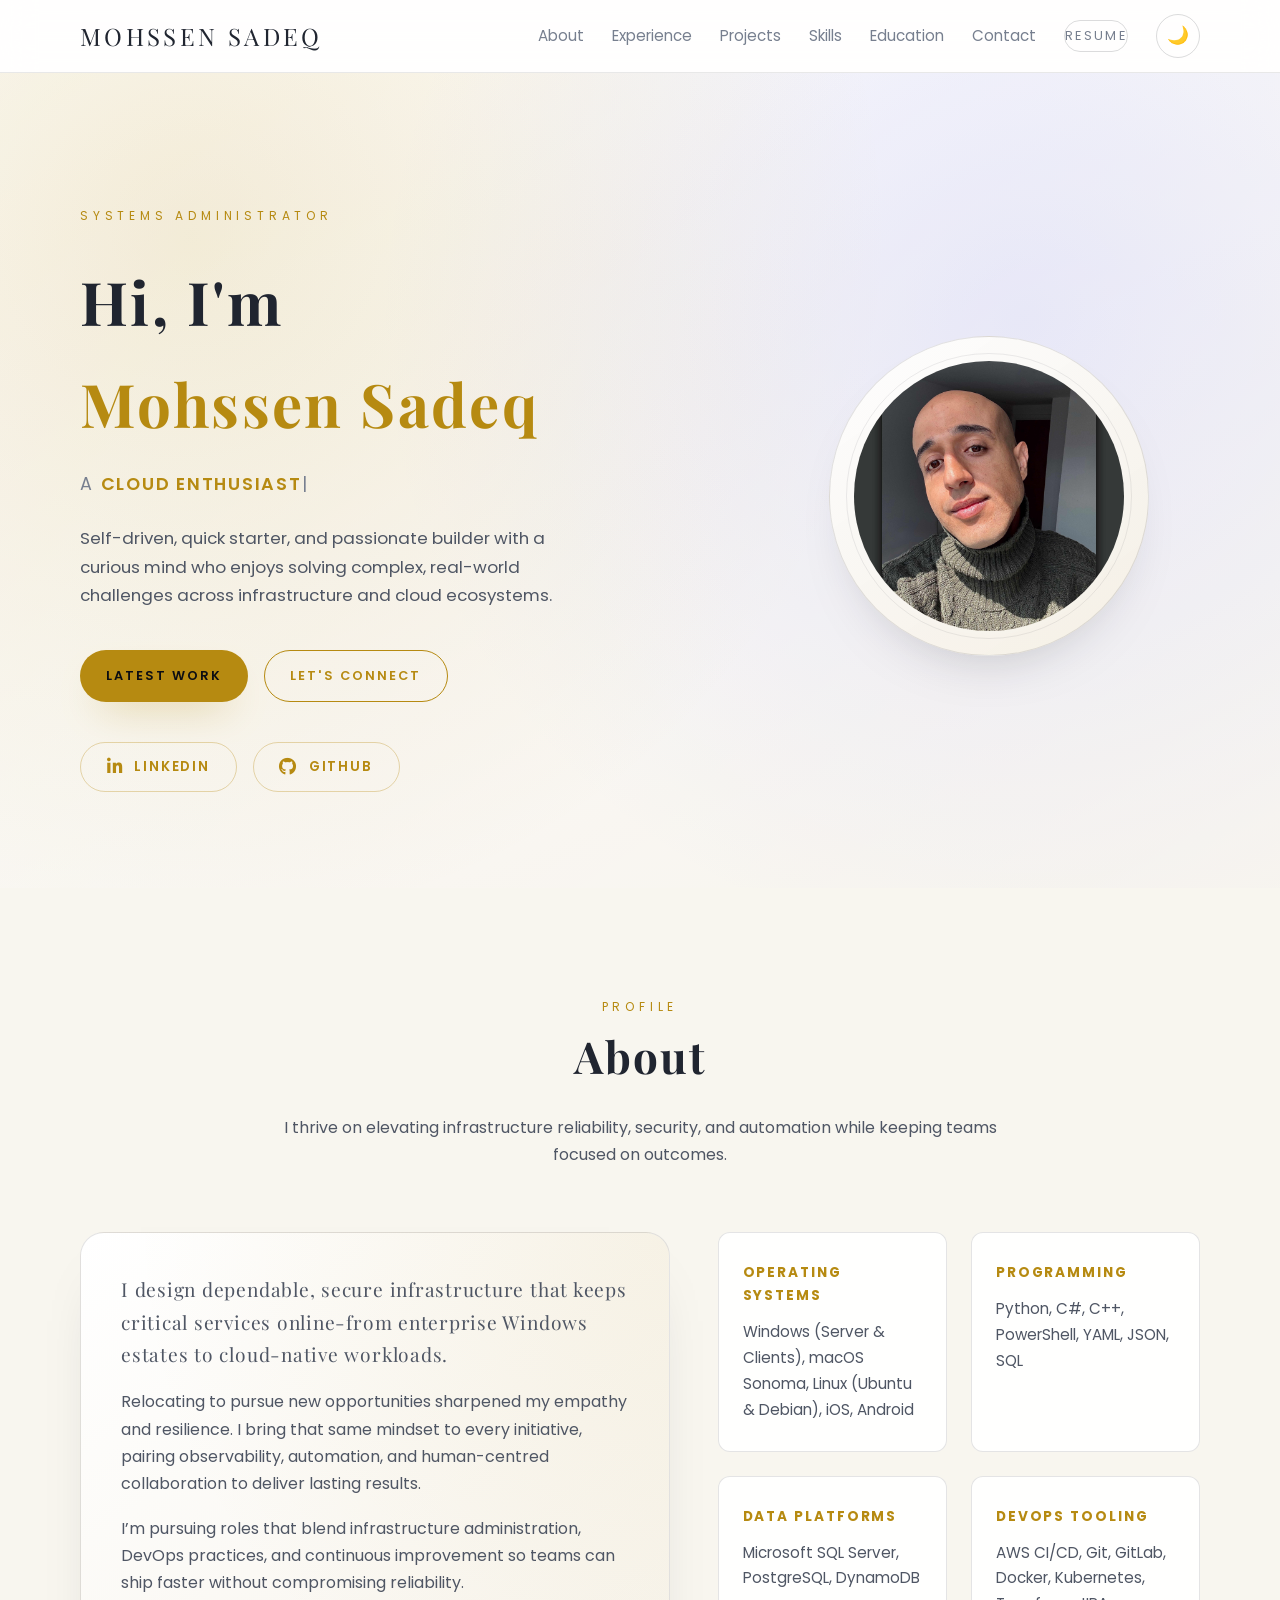
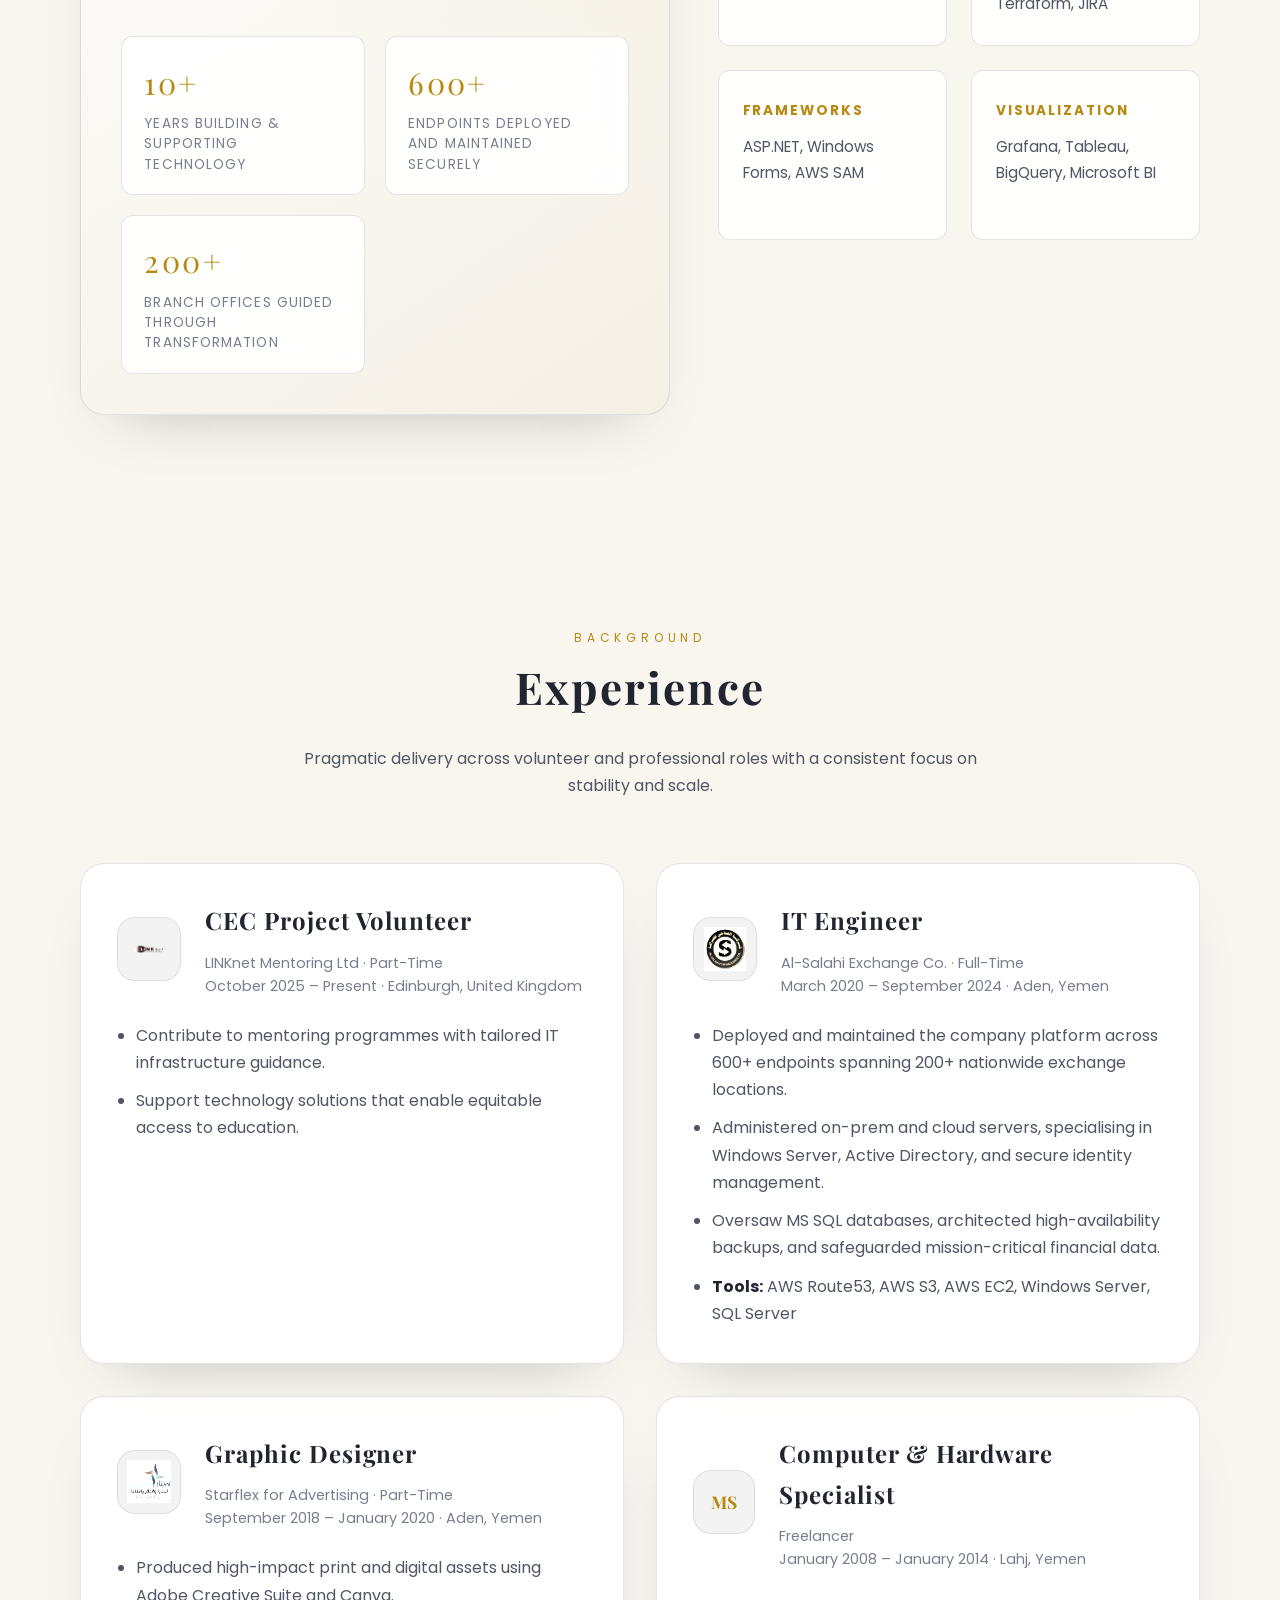
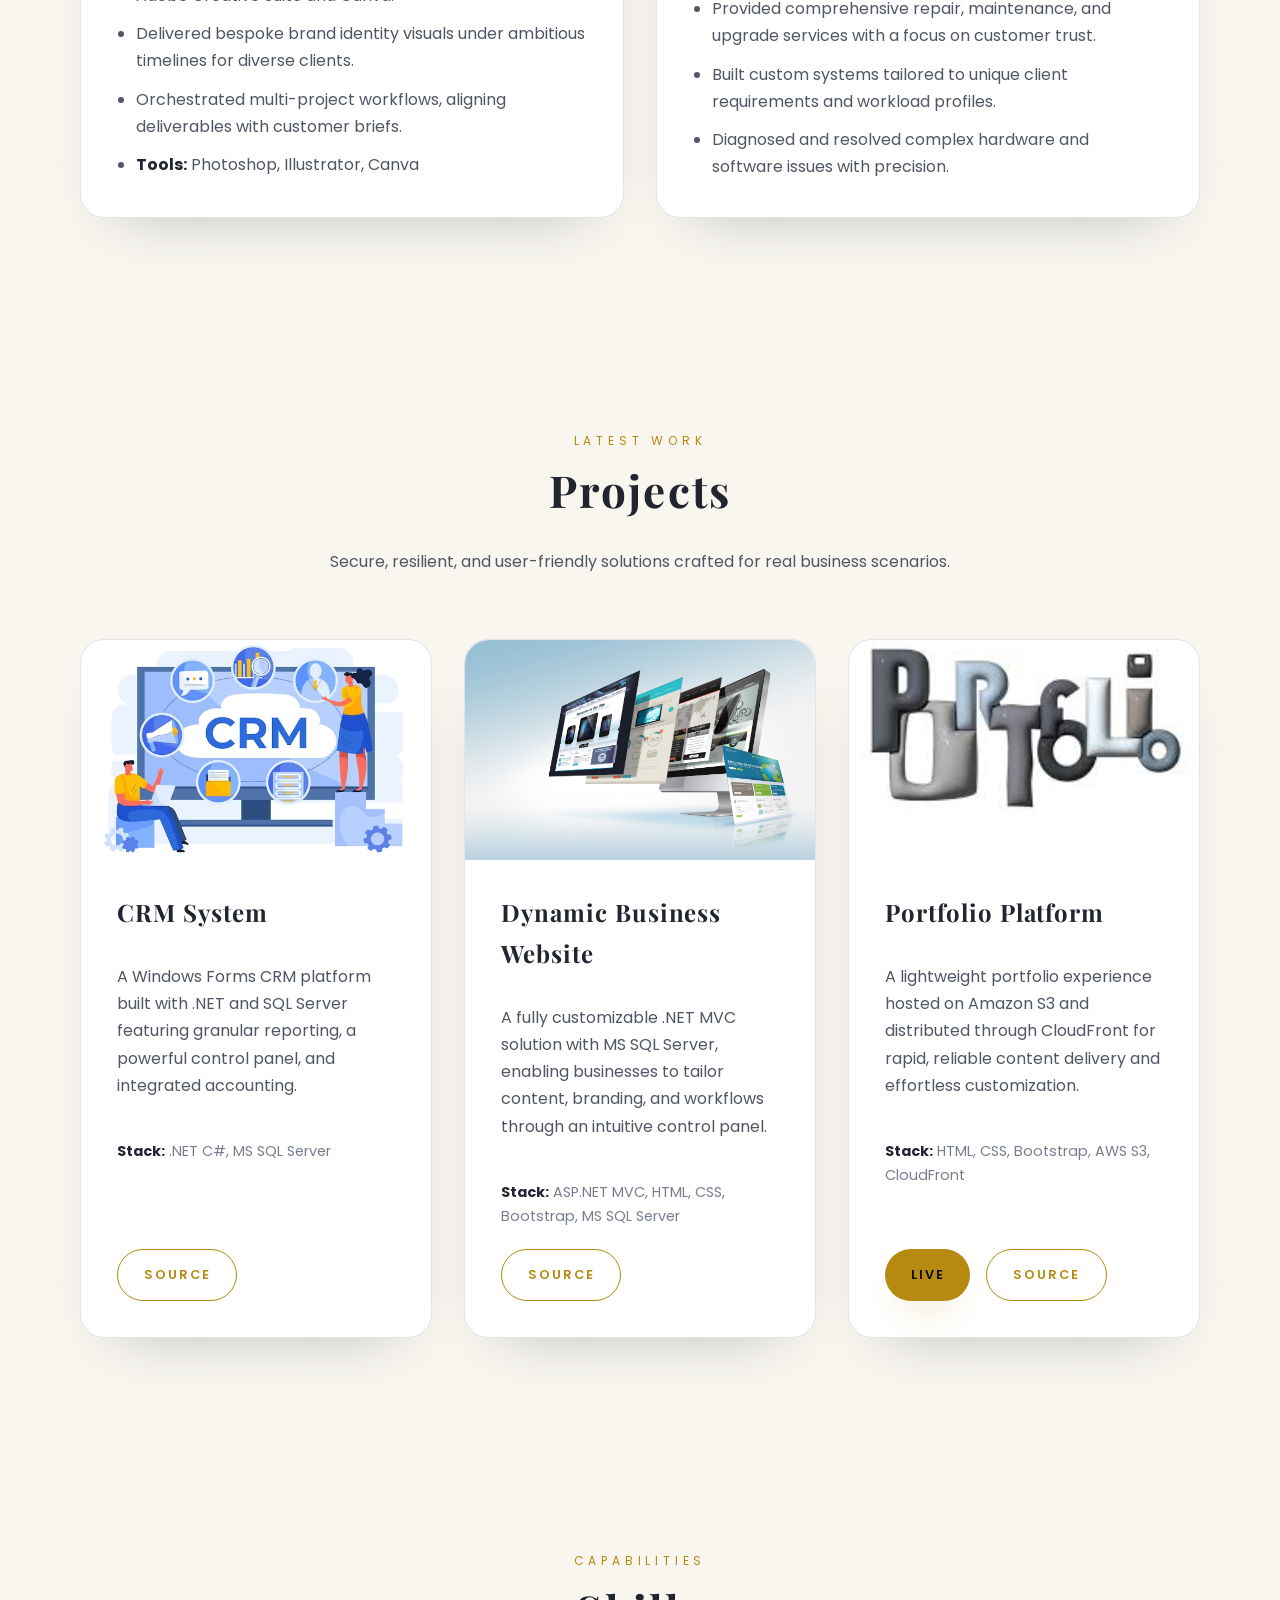
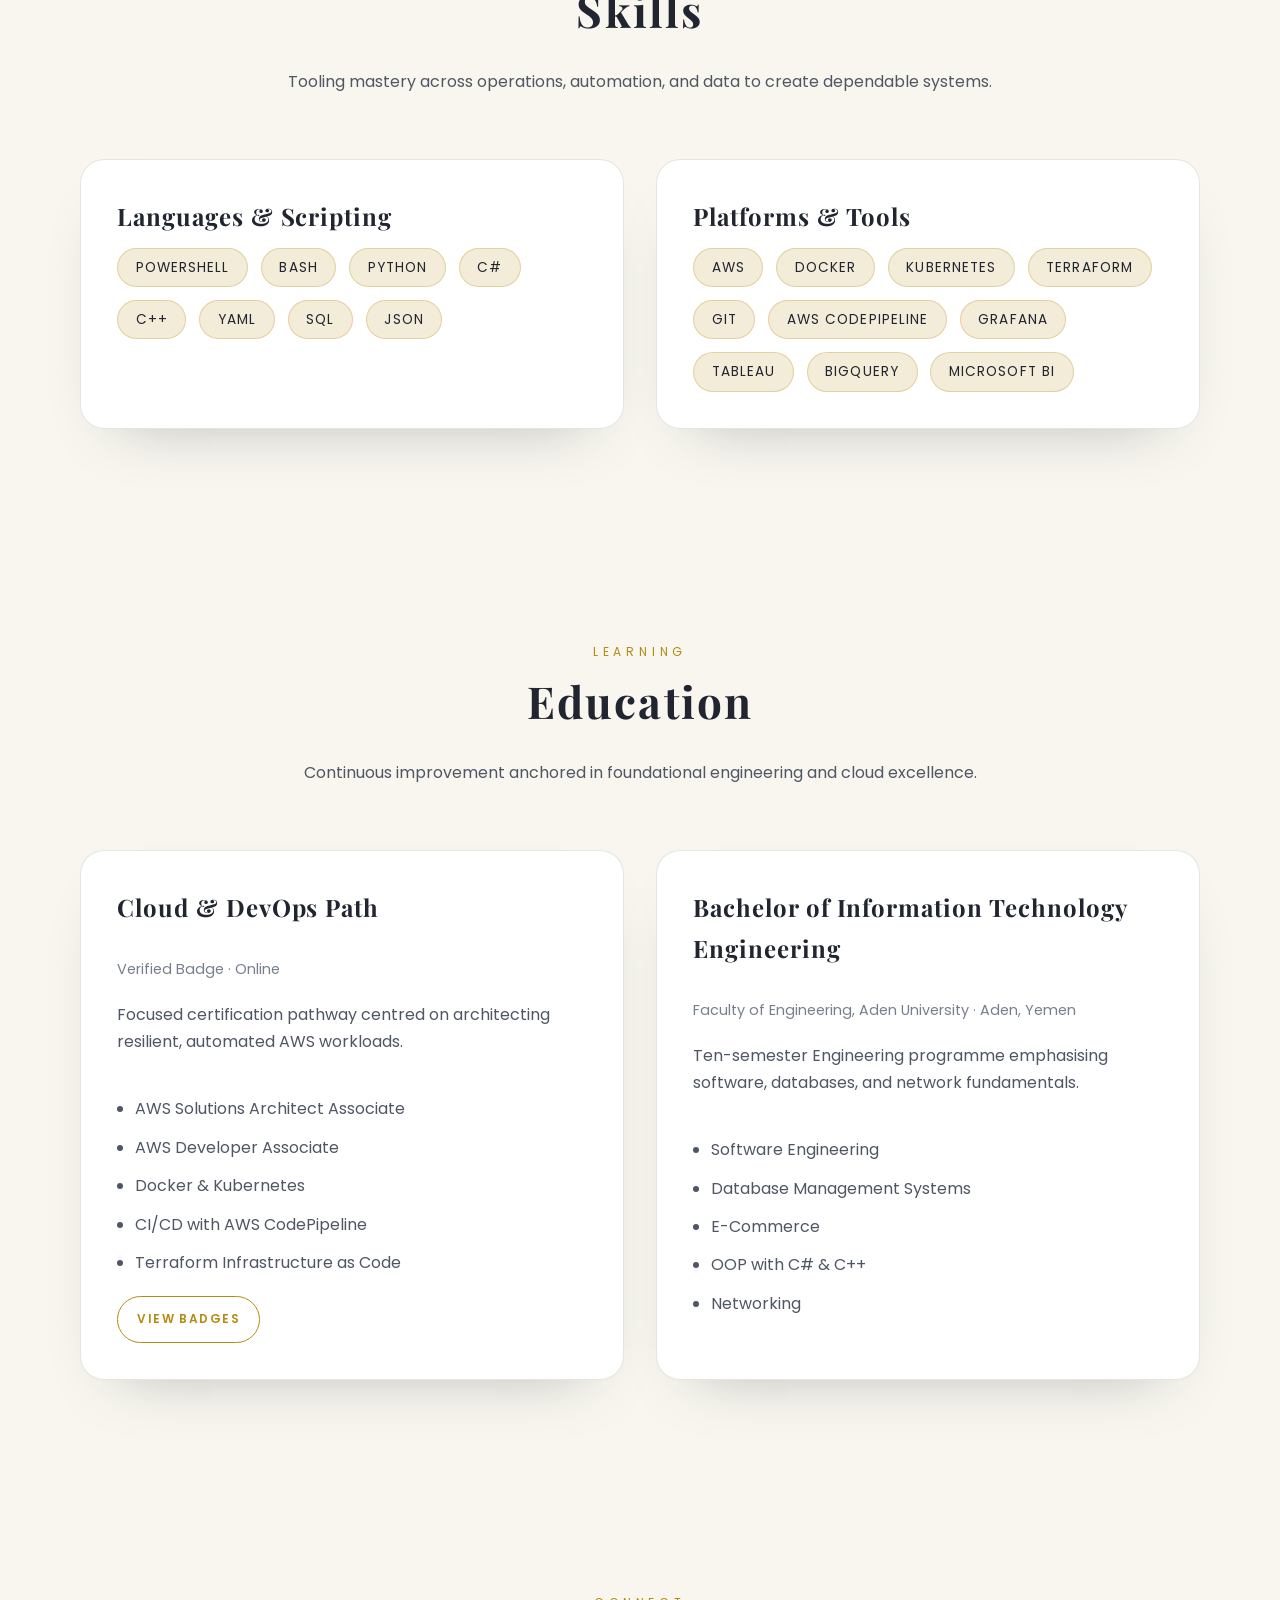
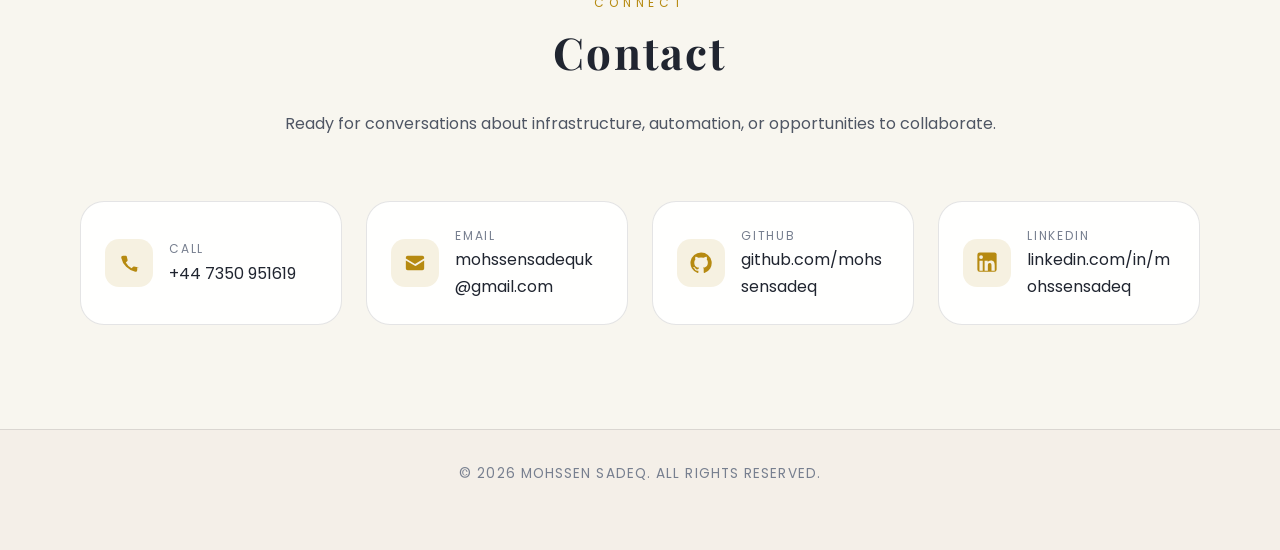
==== commit 50a7291d: "modren_design1" ====
--- a/index.html
+++ b/index.html
@@ -78,6 +78,10 @@
         <a href="#education" role="menuitem">Education</a>
         <a href="#contact" role="menuitem">Contact</a>
         <a href="https://docs.google.com/document/d/1S08TbeWXmOFH_0OkaskvhslaD3p5ZjituIreilE5lvs/edit?usp=sharing" class="nav-resume" target="_blank" rel="noopener">Resume</a>
+        <button type="button" class="nav-theme-toggle" role="menuitem" aria-label="Switch to light mode">
+          <span class="theme-icon" aria-hidden="true">🌙</span>
+          <span class="theme-label">Dark</span>
+        </button>
       </div>
     </div>
   </nav>
@@ -457,6 +461,59 @@
 
       var navToggle = document.querySelector('.nav-toggle');
       var navLinks = document.querySelector('.nav-links');
+      var themeToggle = document.querySelector('.nav-theme-toggle');
+      var themeIcon = themeToggle ? themeToggle.querySelector('.theme-icon') : null;
+      var themeLabel = themeToggle ? themeToggle.querySelector('.theme-label') : null;
+      var themeStorageKey = 'portfolio-theme';
+      var storedTheme = null;
+
+      try {
+        storedTheme = localStorage.getItem(themeStorageKey);
+      } catch (error) {
+        storedTheme = null;
+      }
+
+      var systemPrefersDark = typeof window.matchMedia === 'function' ? window.matchMedia('(prefers-color-scheme: dark)') : null;
+      var initialTheme = storedTheme || (systemPrefersDark && systemPrefersDark.matches ? 'dark' : 'light');
+      setTheme(initialTheme, false);
+
+      if (themeToggle) {
+        themeToggle.addEventListener('click', function () {
+          var nextTheme = document.body.getAttribute('data-theme') === 'light' ? 'dark' : 'light';
+          setTheme(nextTheme);
+          if (typeof recalcNavHeight === 'function') {
+            recalcNavHeight();
+          }
+          if (typeof updateActiveLinkByScroll === 'function') {
+            updateActiveLinkByScroll();
+          }
+        });
+      }
+
+      var handleSystemThemeChange = function (event) {
+        var savedTheme = null;
+        try {
+          savedTheme = localStorage.getItem(themeStorageKey);
+        } catch (error) {
+          savedTheme = null;
+        }
+        if (savedTheme) {
+          return;
+        }
+        setTheme(event.matches ? 'dark' : 'light', false);
+        if (typeof recalcNavHeight === 'function') {
+          recalcNavHeight();
+        }
+        if (typeof updateActiveLinkByScroll === 'function') {
+          updateActiveLinkByScroll();
+        }
+      };
+
+      if (systemPrefersDark && typeof systemPrefersDark.addEventListener === 'function') {
+        systemPrefersDark.addEventListener('change', handleSystemThemeChange);
+      } else if (systemPrefersDark && typeof systemPrefersDark.addListener === 'function') {
+        systemPrefersDark.addListener(handleSystemThemeChange);
+      }
 
       if (navToggle && navLinks) {
         navToggle.addEventListener('click', function () {
@@ -487,6 +544,37 @@
         navAnchors.forEach(function (anchor) {
           anchor.classList.toggle('is-active', anchor.getAttribute('href') === href);
         });
+      }
+
+      function setTheme(theme, persist) {
+        var normalized = theme === 'light' ? 'light' : 'dark';
+        if (normalized === 'light') {
+          document.body.setAttribute('data-theme', 'light');
+        } else {
+          document.body.removeAttribute('data-theme');
+        }
+        if (persist !== false) {
+          try {
+            localStorage.setItem(themeStorageKey, normalized);
+          } catch (error) {
+            // Ignore storage issues
+          }
+        }
+        updateThemeToggle(normalized);
+      }
+
+      function updateThemeToggle(theme) {
+        if (!themeToggle) {
+          return;
+        }
+        var isLight = theme === 'light';
+        if (themeIcon) {
+          themeIcon.textContent = isLight ? '🌙' : '🌞';
+        }
+        if (themeLabel) {
+          themeLabel.textContent = isLight ? 'Dark' : 'Light';
+        }
+        themeToggle.setAttribute('aria-label', isLight ? 'Switch to dark mode' : 'Switch to light mode');
       }
 
       var navAnchors = navLinks ? Array.from(navLinks.querySelectorAll('a[href^="#"]')) : [];
--- a/assets/css/style.css
+++ b/assets/css/style.css
@@ -151,7 +151,42 @@
 
 .nav-resume:hover {
   background: var(--accent);
-  color: var(--bg-primary);
+  color: #0b0d12;
+  border-color: var(--accent);
+}
+
+.nav-theme-toggle {
+  width: 44px;
+  height: 44px;
+  border-radius: 999px;
+  border: 1px solid rgba(212, 175, 55, 0.28);
+  background: transparent;
+  color: var(--accent);
+  display: inline-flex;
+  align-items: center;
+  justify-content: center;
+  gap: 0.65rem;
+  font-size: 1.1rem;
+  cursor: pointer;
+  transition: var(--transition);
+  padding: 0;
+}
+
+.nav-theme-toggle .theme-icon {
+  line-height: 1;
+}
+
+.nav-theme-toggle .theme-label {
+  display: none;
+  font-size: 0.75rem;
+  text-transform: uppercase;
+  letter-spacing: 0.12em;
+}
+
+.nav-theme-toggle:hover,
+.nav-theme-toggle:focus-visible {
+  background: var(--accent);
+  color: #0b0d12;
   border-color: var(--accent);
 }
 
@@ -304,7 +339,7 @@
 
 .btn.primary {
   background: var(--accent);
-  color: var(--bg-primary);
+  color: #0b0d12;
   box-shadow: 0 18px 40px -22px var(--accent);
 }
 
@@ -321,7 +356,7 @@
 
 .btn.ghost:hover {
   background: var(--accent);
-  color: var(--bg-primary);
+  color: #0b0d12;
 }
 
 .btn.small {
@@ -363,7 +398,7 @@
 .social-button:hover {
   transform: translateY(-3px);
   background: var(--accent);
-  color: var(--bg-primary);
+  color: #0b0d12;
   box-shadow: 0 10px 35px -20px var(--accent);
 }
 
@@ -447,7 +482,7 @@
   border-radius: var(--radius-lg);
   border: 1px solid var(--border-soft);
   background: linear-gradient(145deg, rgba(212, 175, 55, 0.08), rgba(15, 17, 25, 0.92));
-  box-shadow: 0 32px 70px -60px rgba(0, 0, 0, 0.95);
+  box-shadow: var(--shadow-soft);
   position: relative;
   overflow: hidden;
 }
@@ -806,7 +841,7 @@
 
 .contact-card:hover .contact-icon {
   background: var(--accent);
-  color: var(--bg-primary);
+  color: #0b0d12;
 }
 
 .contact-card .label {
@@ -821,6 +856,147 @@
   font-size: 1rem;
   color: var(--text-primary);
   word-break: break-word;
+}
+
+body[data-theme="light"] {
+  --bg-primary: #f8f6ef;
+  --text-primary: #202530;
+  --text-secondary: #4f5664;
+  --text-muted: #777f8f;
+  --accent: #b68a11;
+  --accent-soft: rgba(182, 138, 17, 0.18);
+  --accent-strong: rgba(182, 138, 17, 0.32);
+  --border-soft: rgba(32, 35, 45, 0.12);
+  --shadow-soft: 0 28px 60px -40px rgba(32, 35, 45, 0.35);
+}
+
+body[data-theme="light"] .site-nav {
+  background: rgba(255, 255, 255, 0.9);
+  border-bottom: 1px solid rgba(32, 35, 45, 0.1);
+}
+
+body[data-theme="light"] .brand {
+  color: var(--text-primary);
+}
+
+body[data-theme="light"] .nav-links a {
+  color: var(--text-muted);
+}
+
+body[data-theme="light"] .nav-links a:hover,
+body[data-theme="light"] .nav-links a:focus,
+body[data-theme="light"] .nav-links a.is-active {
+  color: var(--text-primary);
+}
+
+body[data-theme="light"] .nav-resume {
+  color: var(--text-primary);
+  border-color: rgba(32, 35, 45, 0.16);
+}
+
+body[data-theme="light"] .nav-resume:hover {
+  color: #0b0d12;
+}
+
+body[data-theme="light"] .nav-theme-toggle {
+  border-color: rgba(32, 35, 45, 0.16);
+}
+
+body[data-theme="light"] .nav-theme-toggle:hover,
+body[data-theme="light"] .nav-theme-toggle:focus-visible {
+  color: #0b0d12;
+}
+
+body[data-theme="light"] .hero::before {
+  background: radial-gradient(circle at 15% 20%, rgba(182, 138, 17, 0.16), transparent 55%),
+    radial-gradient(circle at 80% 30%, rgba(120, 130, 255, 0.18), transparent 55%),
+    linear-gradient(160deg, rgba(255, 255, 255, 0.96), rgba(244, 240, 232, 0.9));
+}
+
+body[data-theme="light"] .hero::after {
+  background: linear-gradient(145deg, rgba(182, 138, 17, 0.08), rgba(255, 255, 255, 0.4));
+  opacity: 0.7;
+}
+
+body[data-theme="light"] .portrait-frame {
+  background: linear-gradient(145deg, rgba(255, 255, 255, 0.92), rgba(244, 239, 227, 0.95));
+  border: 1px solid rgba(32, 35, 45, 0.12);
+}
+
+body[data-theme="light"] .portrait-frame::after {
+  border: 1px solid rgba(32, 35, 45, 0.08);
+}
+
+body[data-theme="light"] .portrait-frame:hover {
+  box-shadow: 0 28px 70px -35px rgba(182, 138, 17, 0.35);
+}
+
+body[data-theme="light"] .about-summary {
+  background: linear-gradient(145deg, rgba(255, 255, 255, 0.95), rgba(244, 239, 227, 0.95));
+  border: 1px solid rgba(32, 35, 45, 0.12);
+}
+
+body[data-theme="light"] .about-summary::after {
+  background: radial-gradient(circle at top right, rgba(182, 138, 17, 0.12), transparent 55%);
+}
+
+body[data-theme="light"] .highlight {
+  background: rgba(255, 255, 255, 0.92);
+  border: 1px solid rgba(32, 35, 45, 0.12);
+}
+
+body[data-theme="light"] .detail-item {
+  background: rgba(255, 255, 255, 0.94);
+  border: 1px solid rgba(32, 35, 45, 0.12);
+}
+
+body[data-theme="light"] .card {
+  background: rgba(255, 255, 255, 0.95);
+  border: 1px solid rgba(32, 35, 45, 0.12);
+}
+
+body[data-theme="light"] .card::before {
+  background: linear-gradient(160deg, rgba(182, 138, 17, 0.08), transparent 60%);
+}
+
+body[data-theme="light"] .card-logo {
+  background: rgba(32, 35, 45, 0.05);
+  border: 1px solid rgba(32, 35, 45, 0.1);
+}
+
+body[data-theme="light"] #experience .card-action {
+  background-color: rgba(0, 0, 0, 0.04);
+}
+
+body[data-theme="light"] .skill-tag {
+  background: rgba(182, 138, 17, 0.16);
+  border: 1px solid rgba(182, 138, 17, 0.28);
+  color: var(--text-primary);
+}
+
+body[data-theme="light"] .contact-card {
+  background: rgba(255, 255, 255, 0.94);
+  border: 1px solid rgba(32, 35, 45, 0.12);
+  color: var(--text-secondary);
+}
+
+body[data-theme="light"] .contact-card:hover {
+  color: var(--text-primary);
+  border-color: rgba(182, 138, 17, 0.6);
+}
+
+body[data-theme="light"] .contact-icon {
+  background: rgba(182, 138, 17, 0.12);
+  color: var(--accent);
+}
+
+body[data-theme="light"] .site-footer {
+  background: rgba(244, 240, 232, 0.95);
+  border-top: 1px solid rgba(32, 35, 45, 0.12);
+}
+
+body[data-theme="light"] .site-footer p {
+  color: var(--text-muted);
 }
 
 /* Footer */
@@ -899,6 +1075,11 @@
     display: flex;
   }
 
+  body[data-theme="light"] .nav-links {
+    background: rgba(255, 255, 255, 0.95);
+    border: 1px solid rgba(32, 35, 45, 0.12);
+  }
+
   .nav-links a::after {
     display: none;
   }
@@ -908,6 +1089,18 @@
     width: 100%;
   }
 
+  .nav-theme-toggle {
+    width: 100%;
+    justify-content: flex-start;
+    padding: 0.75rem 1.25rem;
+    height: auto;
+    font-size: 1rem;
+  }
+
+  .nav-theme-toggle .theme-label {
+    display: inline;
+  }
+
   .nav-resume {
     text-align: center;
   }
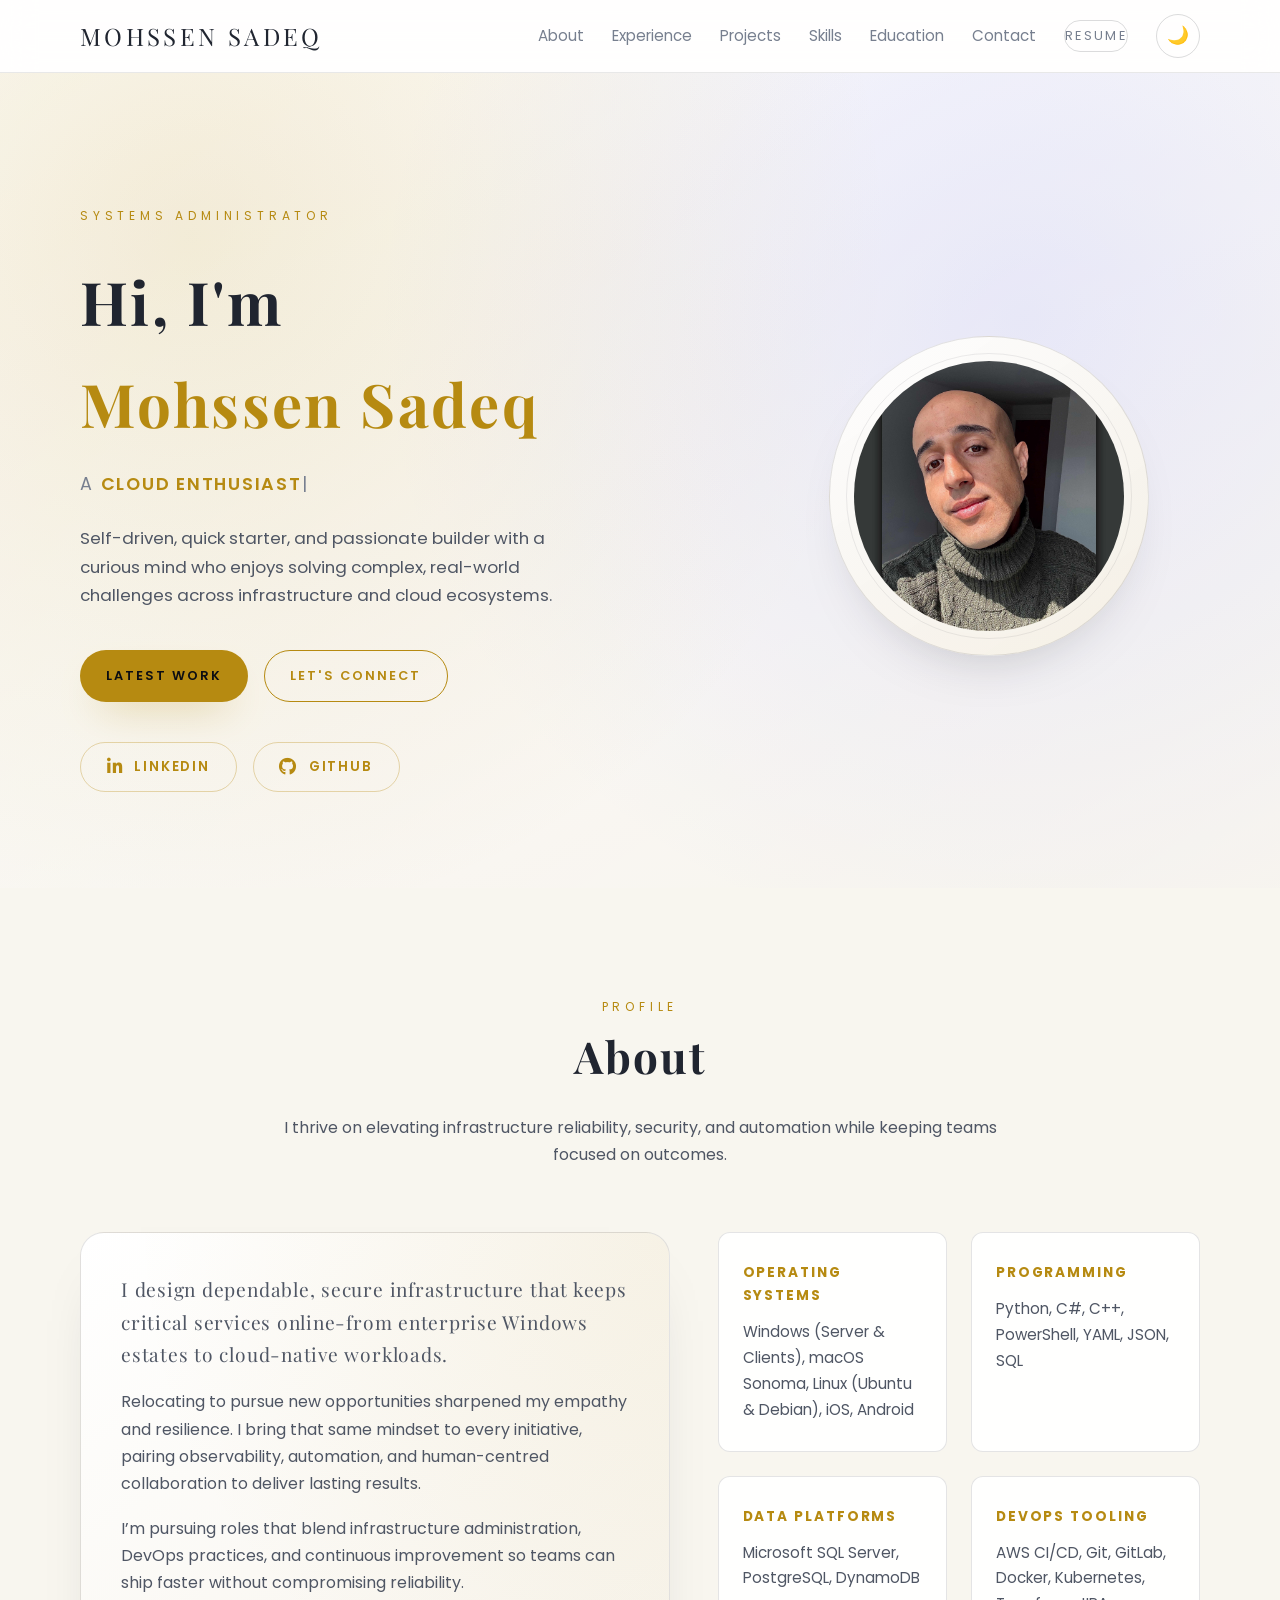
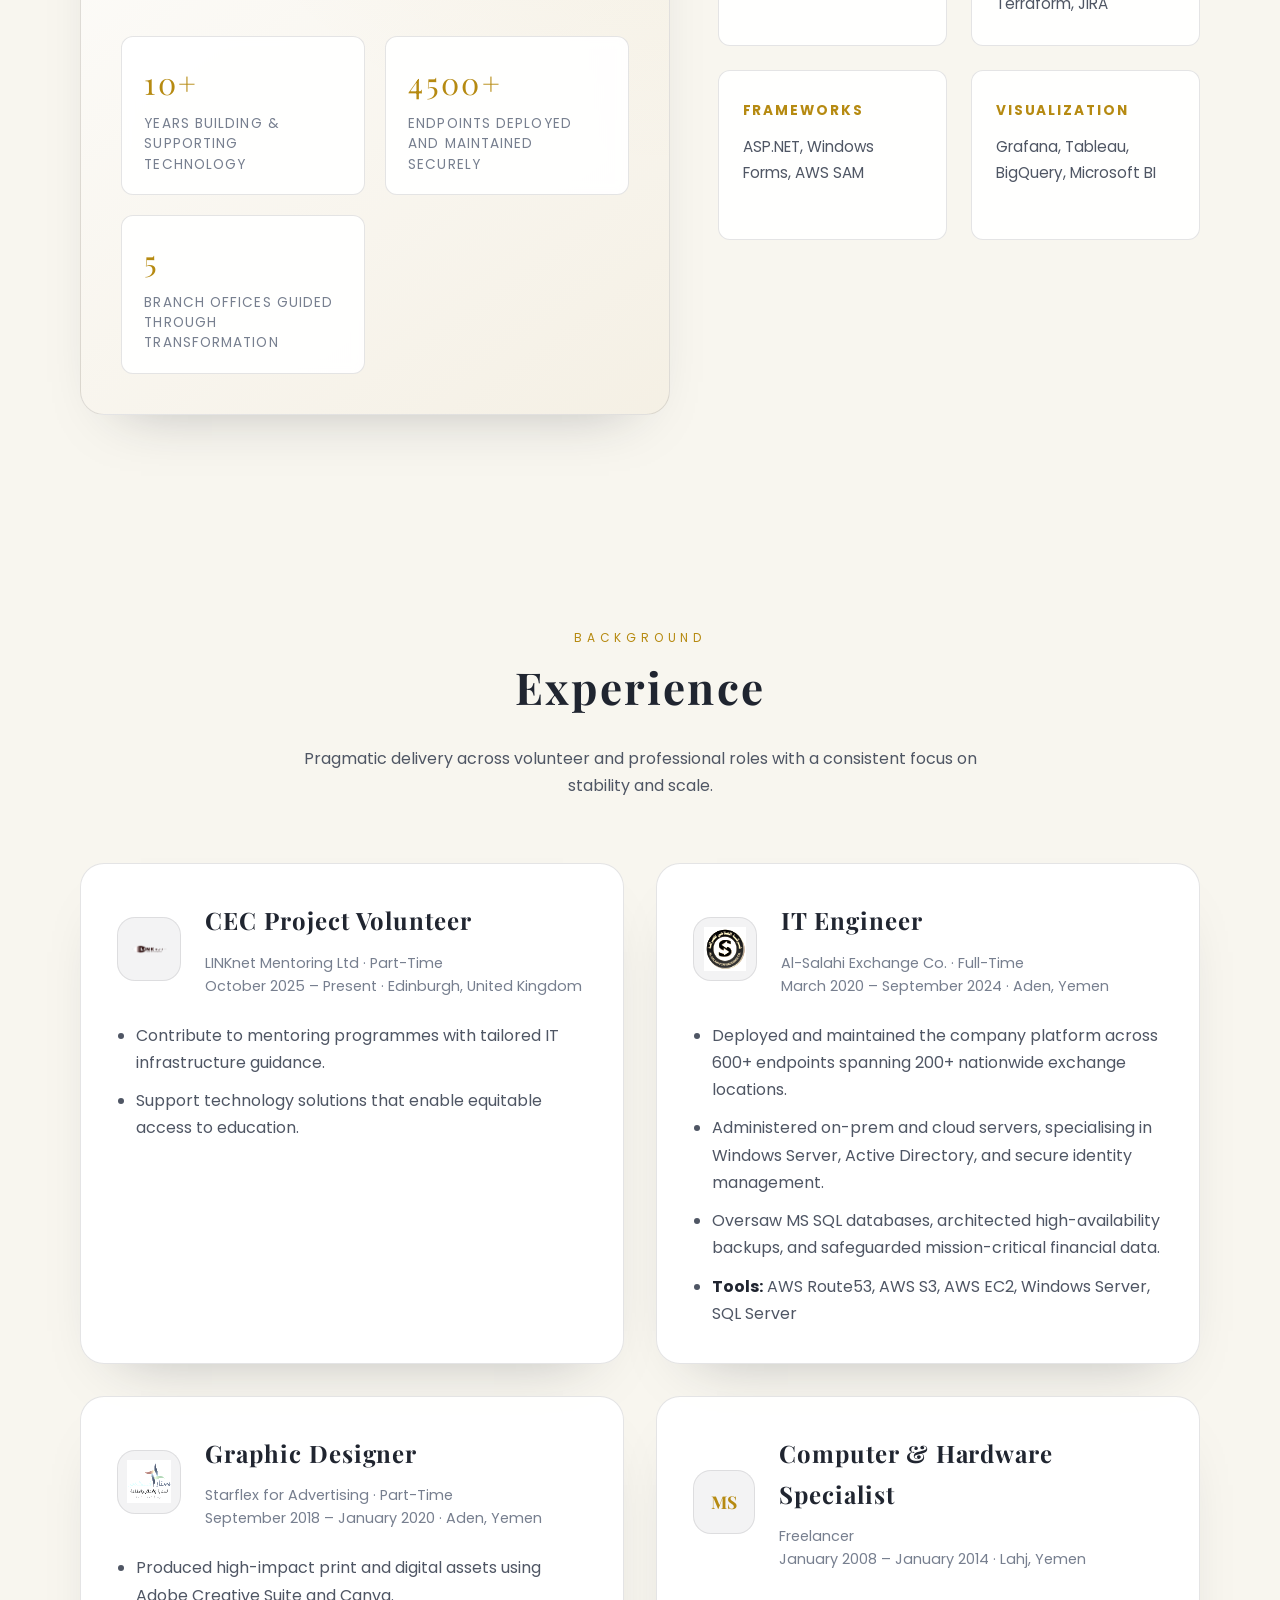
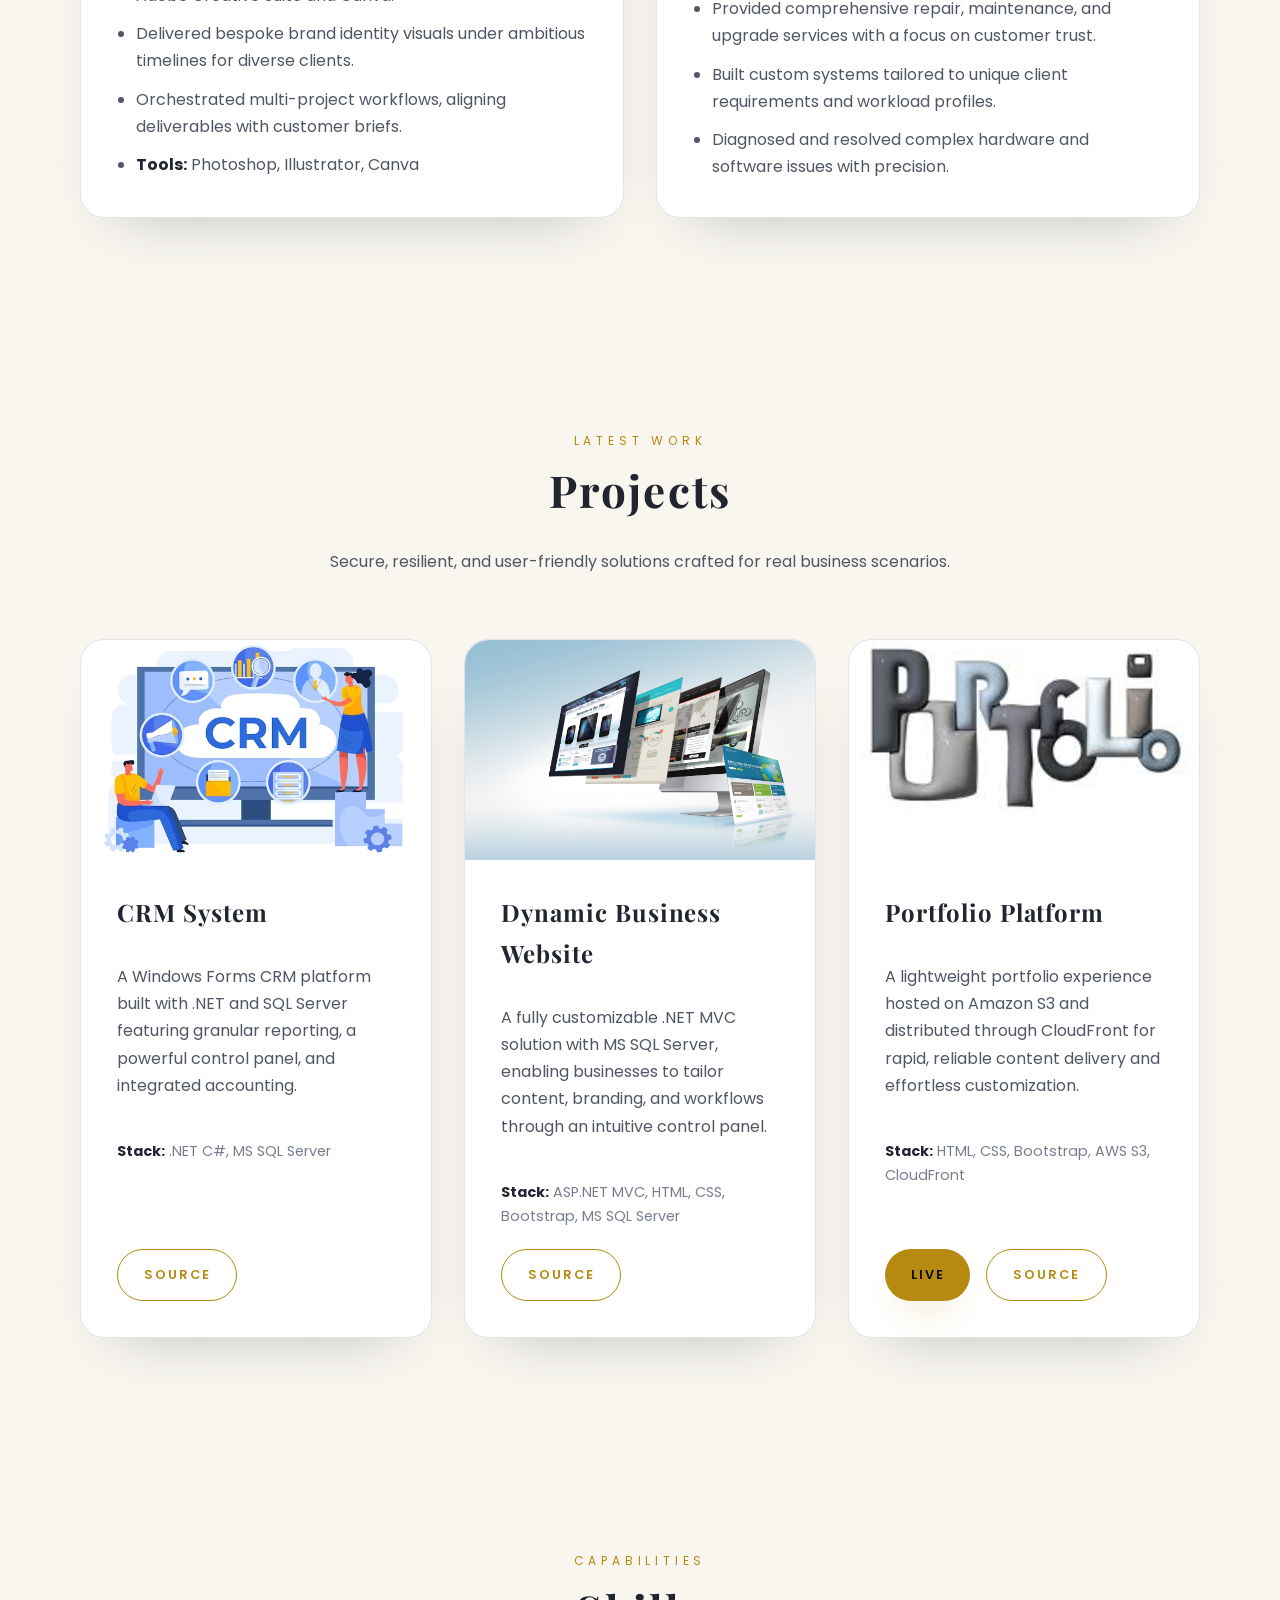
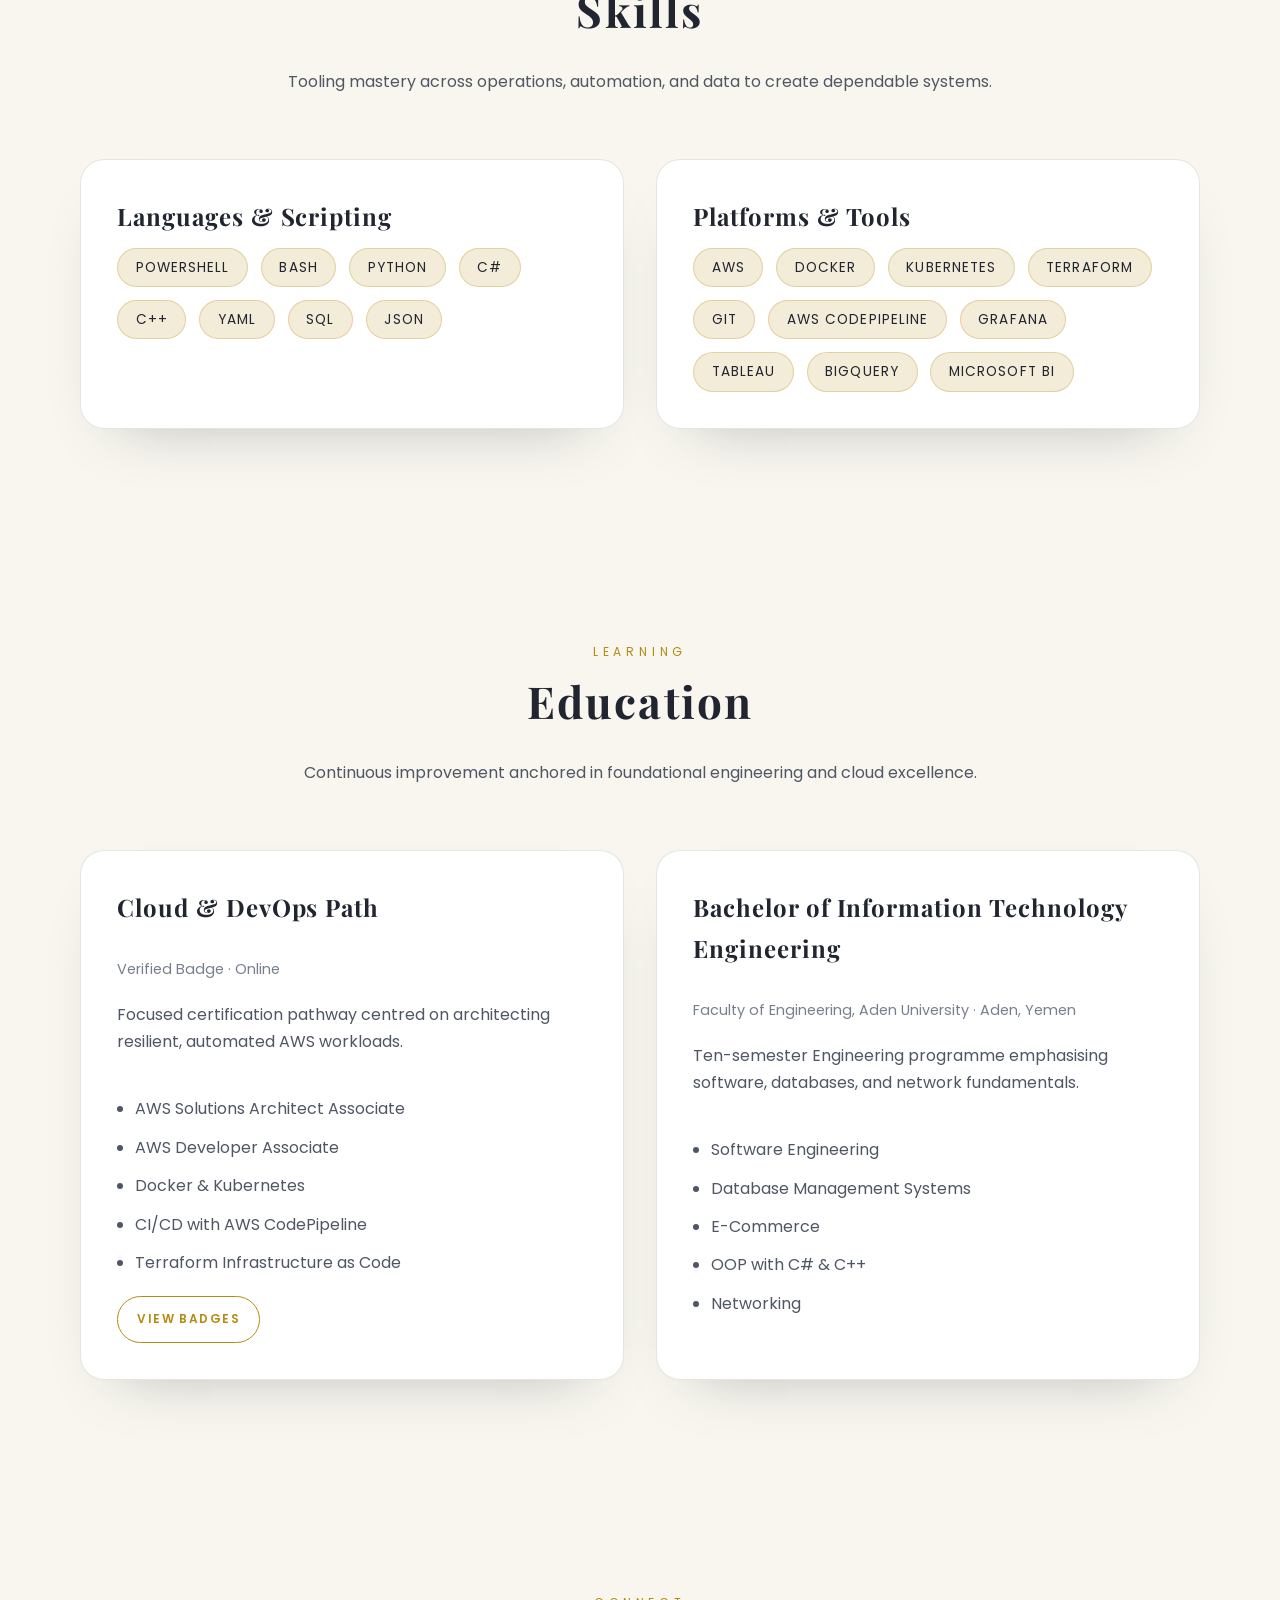
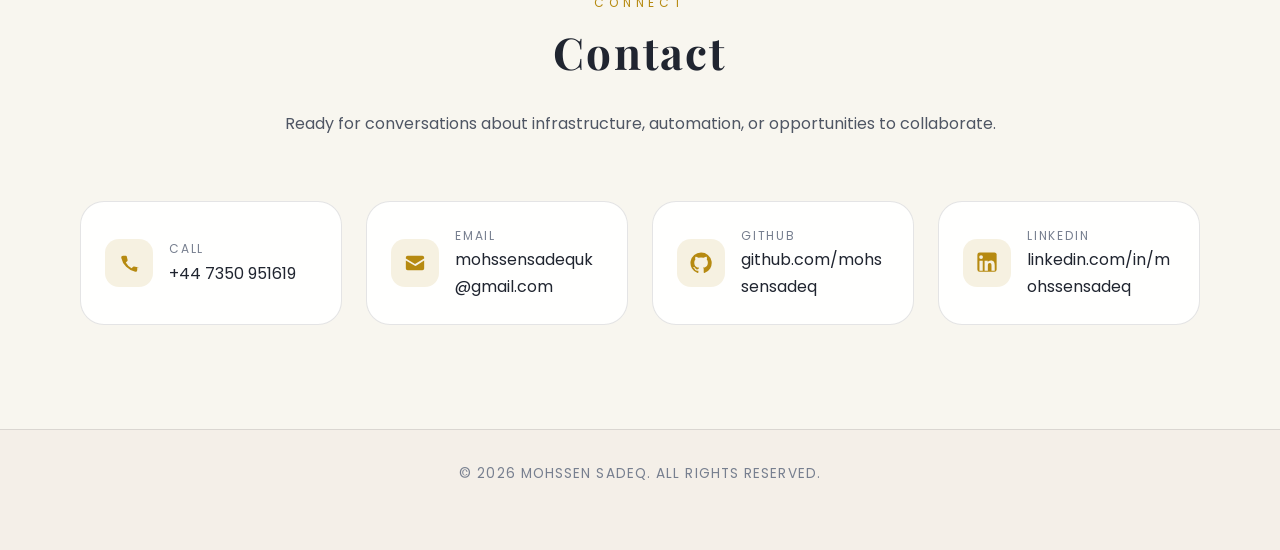
==== commit 50ea30af: "new edit" ====
--- a/index.html
+++ b/index.html
@@ -25,10 +25,10 @@
   <meta property="og:type" content="website" />
   <meta property="og:title" content="Mohssen Sadeq | Systems Administrator" />
   <meta property="og:description" content="Systems Administrator" />
-  <meta property="og:url" content="https://msadeq.de/" />
+  <meta property="og:url" content="https://mohssensadeq.github.io/myPortfolio//" />
   <meta property="og:site_name" content="Mohssen Sadeq | Systems Administrator" />
-  <meta property="article:publisher" content="https://msadeq.de/" />
-  <meta property="og:image" content="https://msadeq.de/examples/preview.png" />
+  <meta property="article:publisher" content="https://mohssensadeq.github.io/myPortfolio//" />
+  <meta property="og:image" content="https://mohssensadeq.github.io/myPortfolio//examples/preview.png" />
 
   <!-- Twitter -->
   <meta name="twitter:card" content="summary" />
@@ -136,11 +136,11 @@
                 <span class="highlight-label">Years building &amp; supporting technology</span>
               </div>
               <div class="highlight">
-                <span class="highlight-value">600+</span>
+                <span class="highlight-value">4500+</span>
                 <span class="highlight-label">Endpoints deployed and maintained securely</span>
               </div>
               <div class="highlight">
-                <span class="highlight-value">200+</span>
+                <span class="highlight-value">5</span>
                 <span class="highlight-label">Branch offices guided through transformation</span>
               </div>
             </div>
@@ -298,8 +298,8 @@
               <p>A lightweight portfolio experience hosted on Amazon S3 and distributed through CloudFront for rapid, reliable content delivery and effortless customization.</p>
               <div class="project-meta"><strong>Stack:</strong> HTML, CSS, Bootstrap, AWS S3, CloudFront</div>
               <div class="project-actions">
-                <a href="https://msadeq.de" class="btn primary" target="_blank" rel="noopener">Live</a>
-                <a href="https://github.com/MohssenSadeq/myPortfolio" class="btn ghost" target="_blank" rel="noopener">Source</a>
+                <a href="https://mohssensadeq.github.io/myPortfolio/" class="btn primary" target="_blank" rel="noopener">Live</a>
+                <a href="https://mohssensadeq.github.io/myPortfolio/" class="btn ghost" target="_blank" rel="noopener">Source</a>
               </div>
             </div>
           </article>
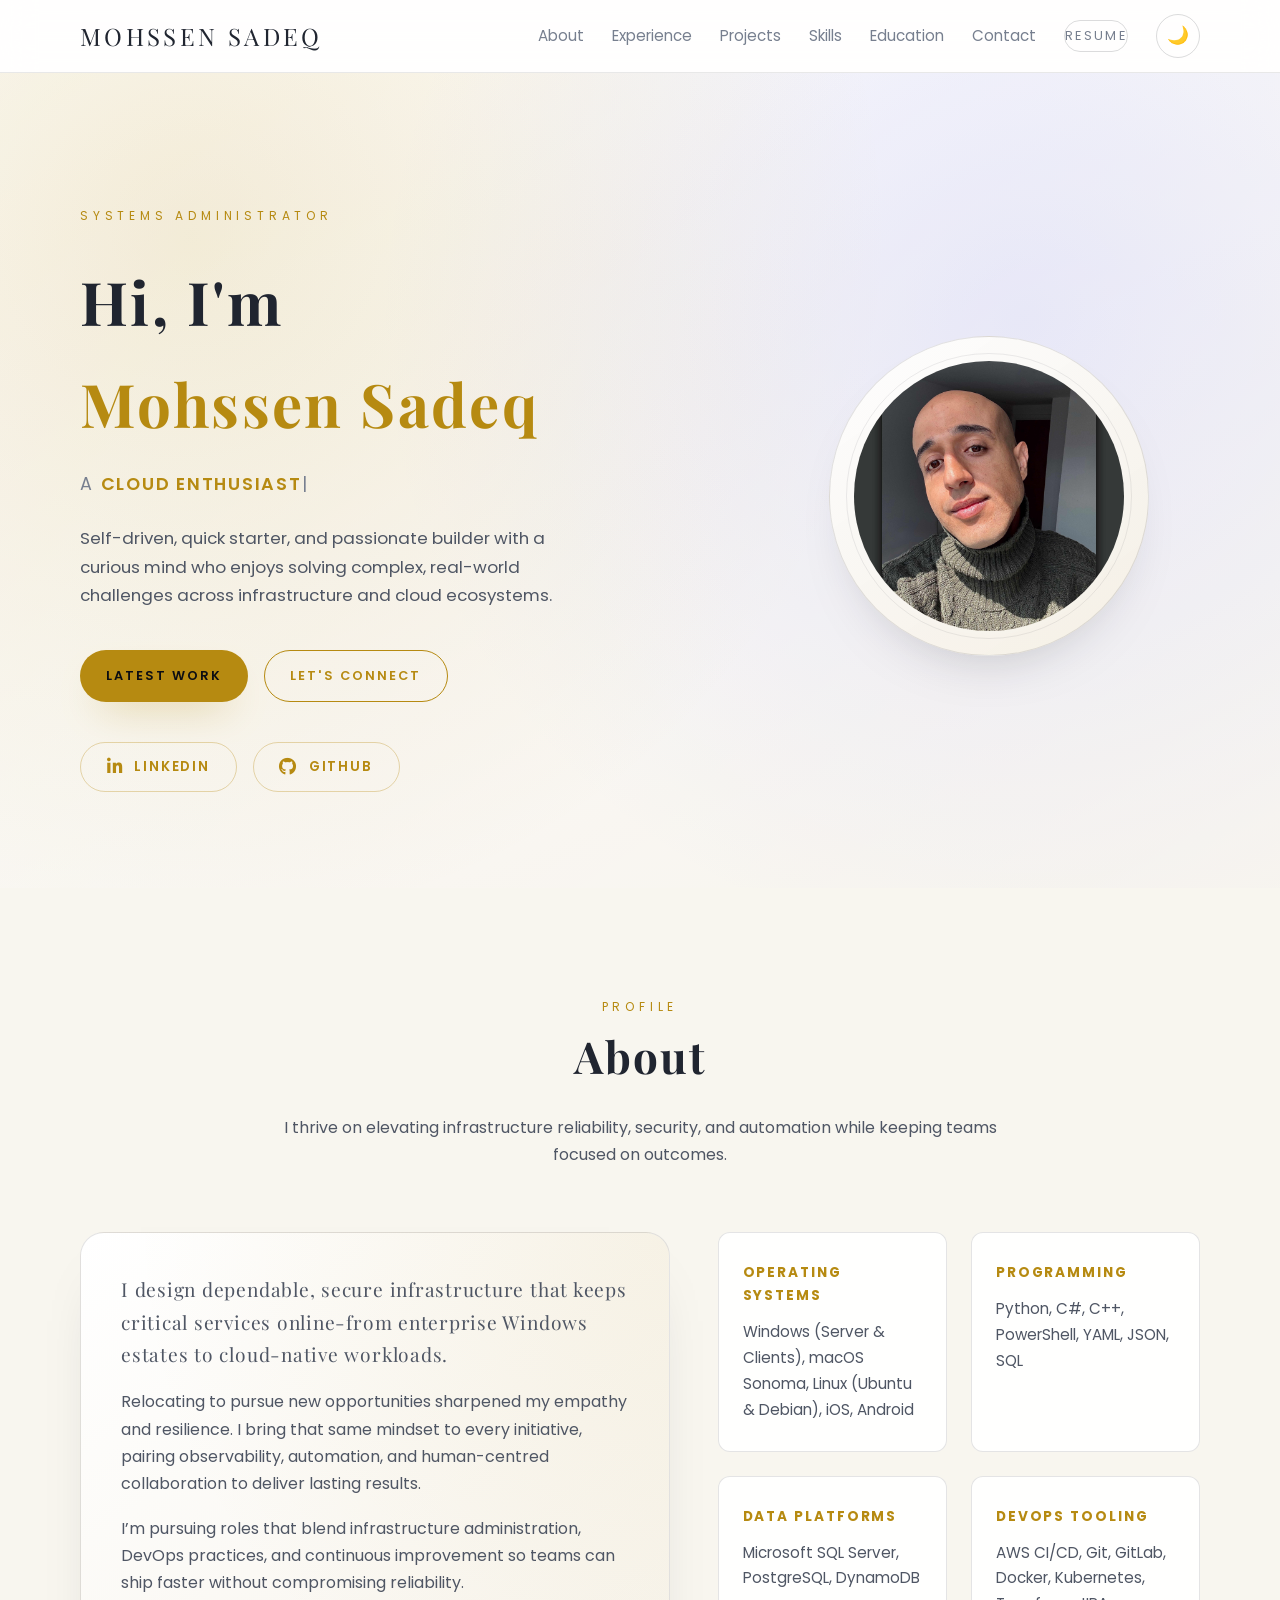
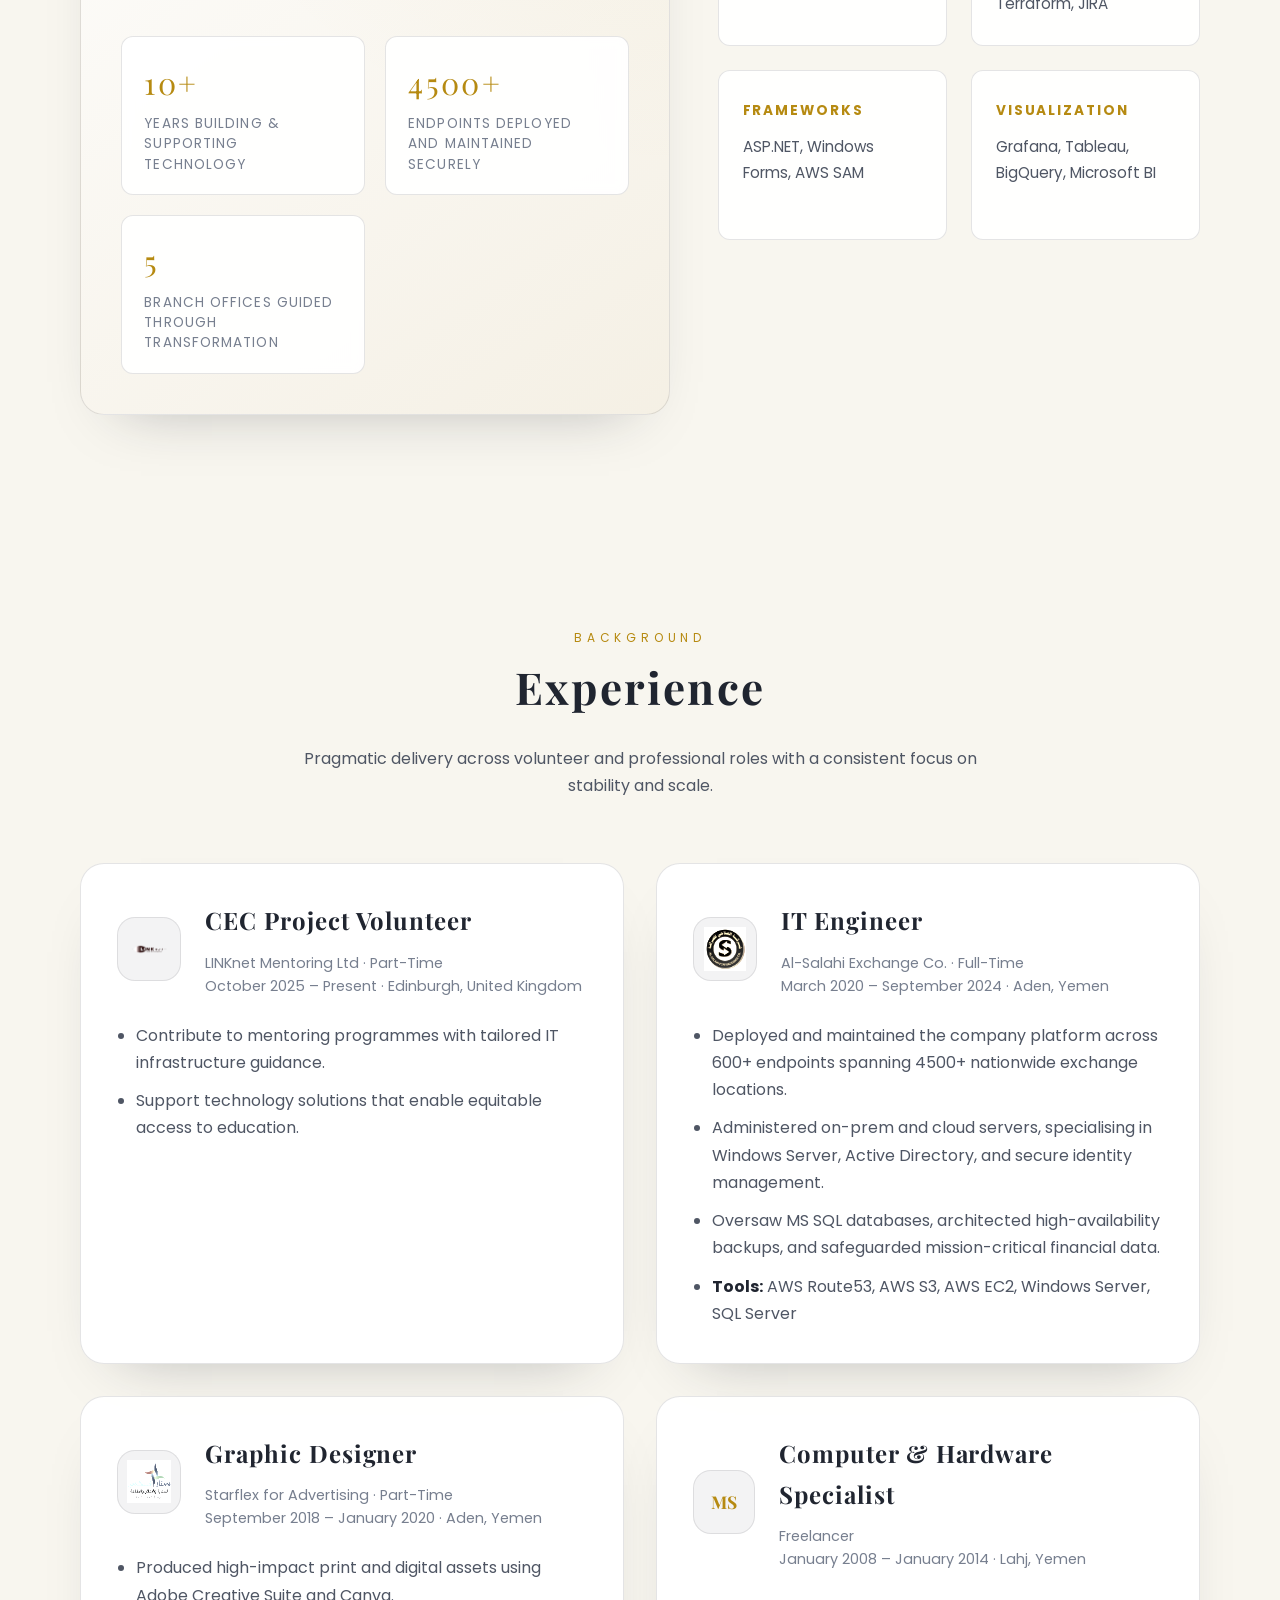
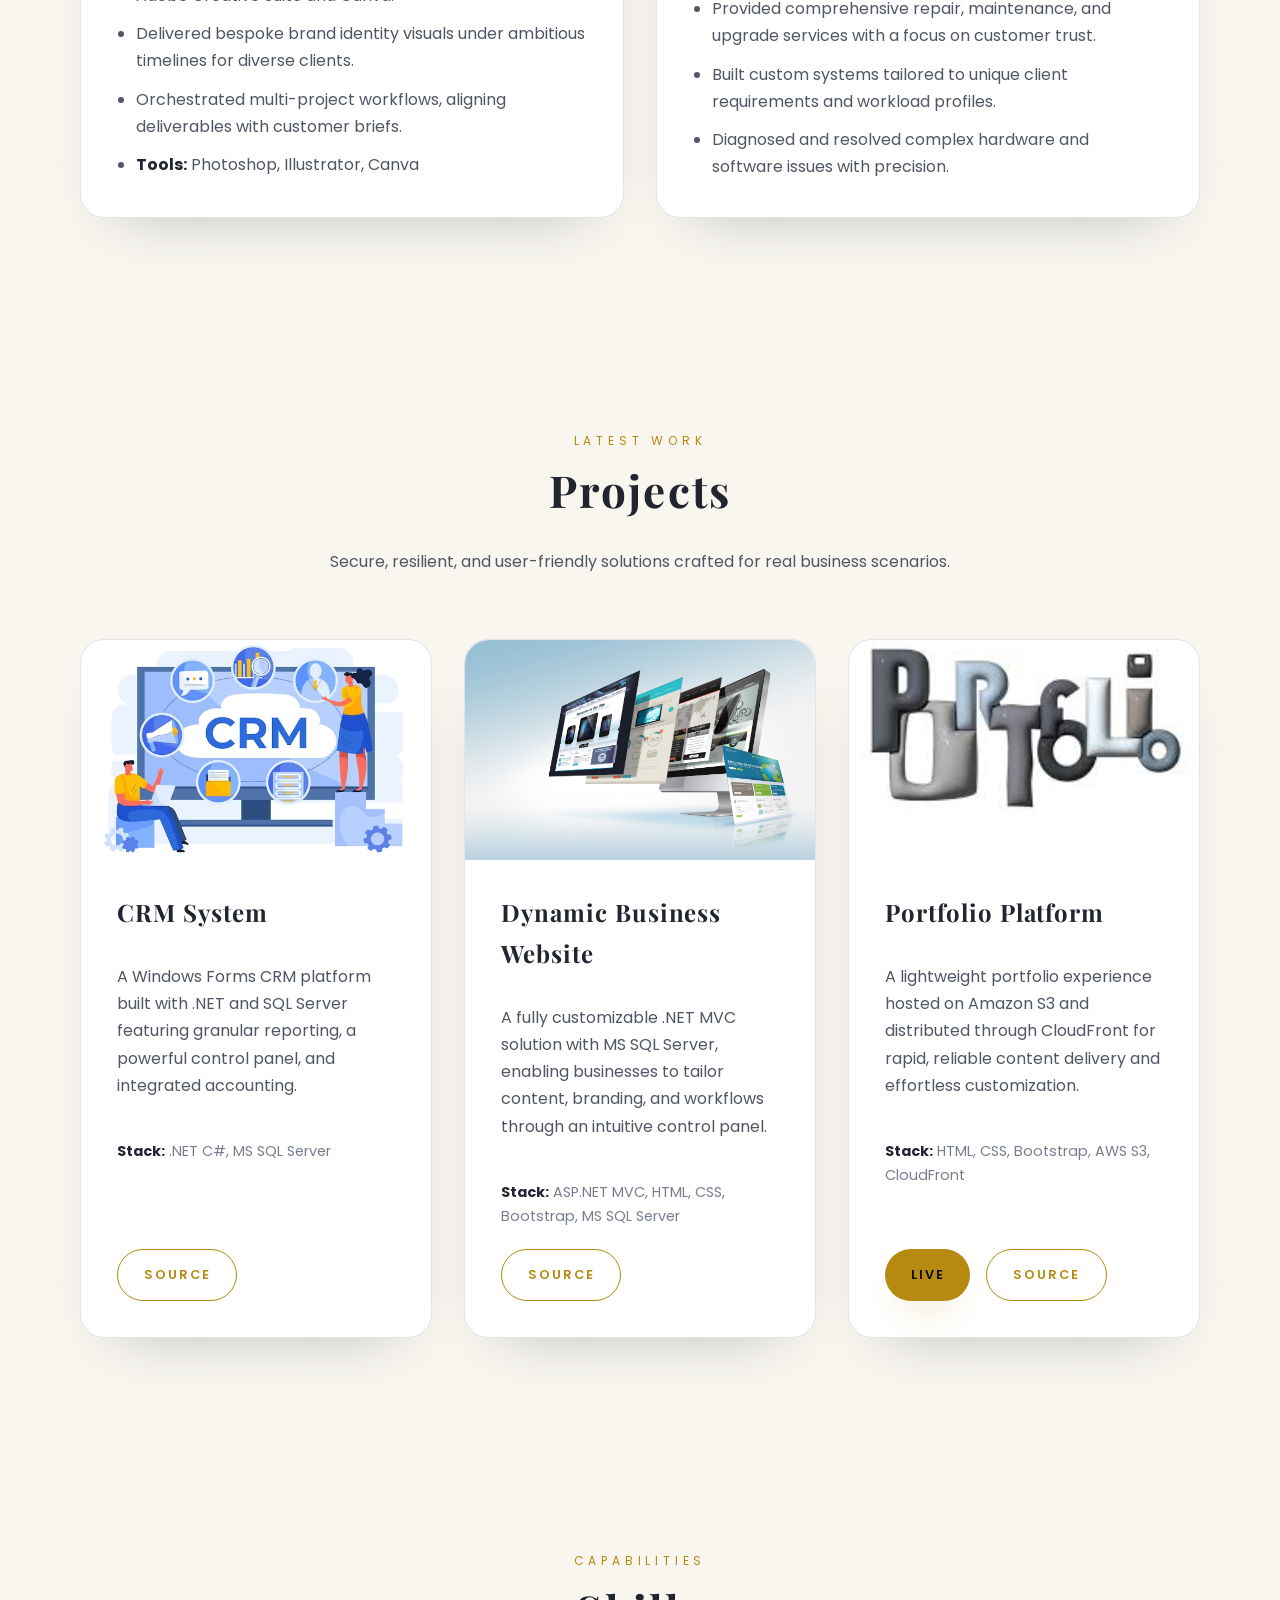
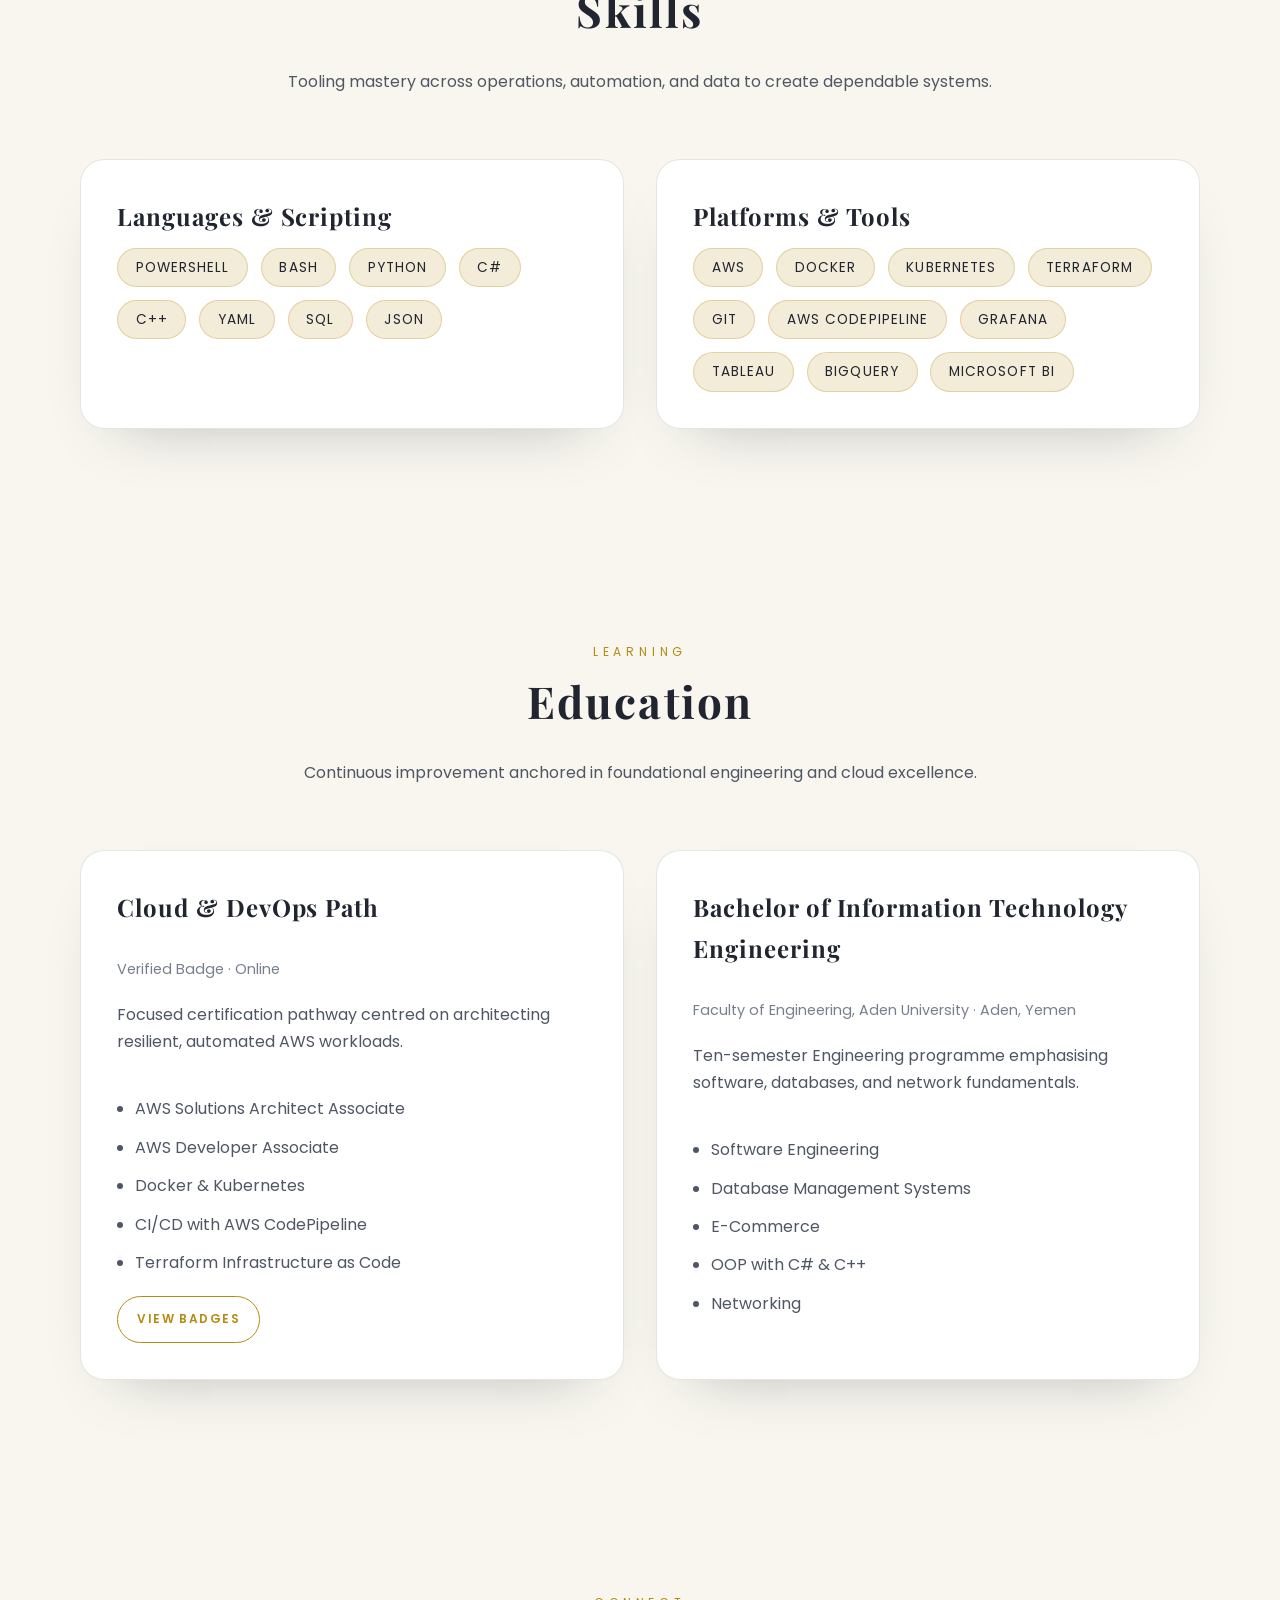
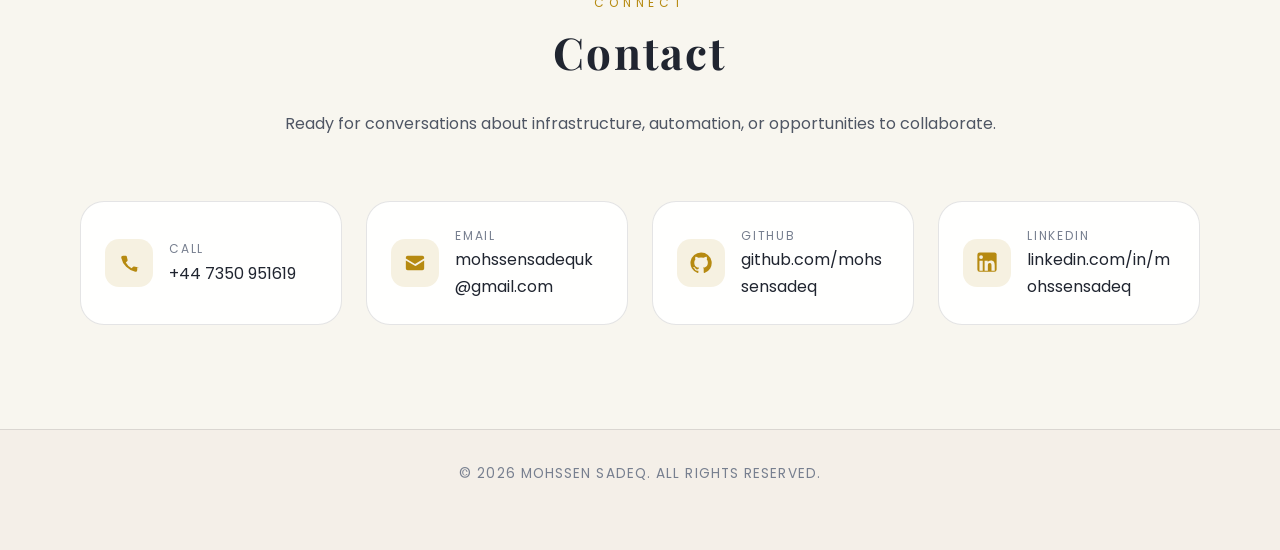
==== commit f47d48a7: "edit" ====
--- a/index.html
+++ b/index.html
@@ -15,7 +15,7 @@
   <meta http-equiv="X-UA-Compatible" content="IE=edge" />
   <meta name="author" content="Mohssen Sadeq" />
   <meta name="description" content="Systems Administrator with a passion for backend development and artificial intelligence." />
-  <meta name="robots" content="index, follow" />
+  <meta name="robots" content="noindex, nofollow" />
 
   <title>Mohssen Sadeq | Systems Administrator</title>
   <link rel="icon" type="image/x-icon" href="assets/img/favicon.ico" />
@@ -210,7 +210,7 @@
               </div>
             </header>
             <ul class="card-list">
-              <li>Deployed and maintained the company platform across 600+ endpoints spanning 200+ nationwide exchange locations.</li>
+              <li>Deployed and maintained the company platform across 600+ endpoints spanning 4500+ nationwide exchange locations.</li>
               <li>Administered on-prem and cloud servers, specialising in Windows Server, Active Directory, and secure identity management.</li>
               <li>Oversaw MS SQL databases, architected high-availability backups, and safeguarded mission-critical financial data.</li>
               <li><strong>Tools:</strong> AWS Route53, AWS S3, AWS EC2, Windows Server, SQL Server</li>
